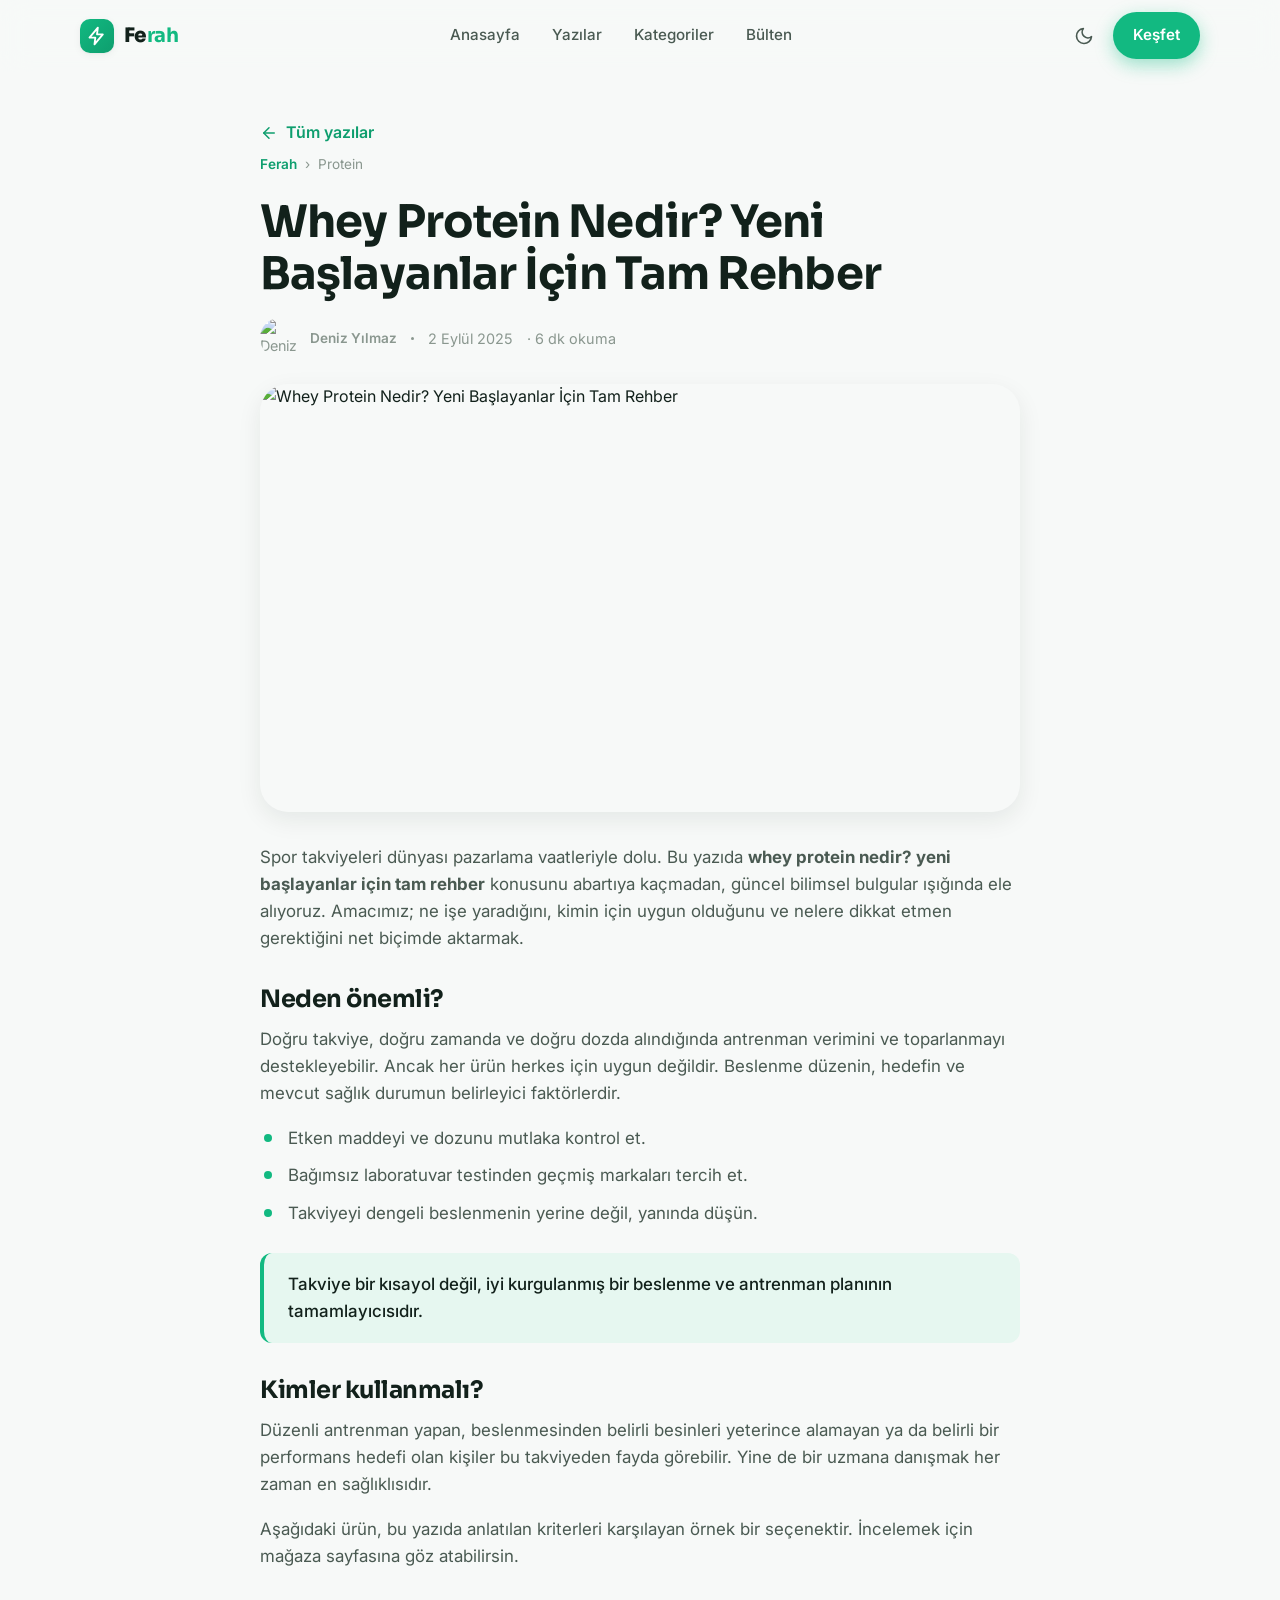
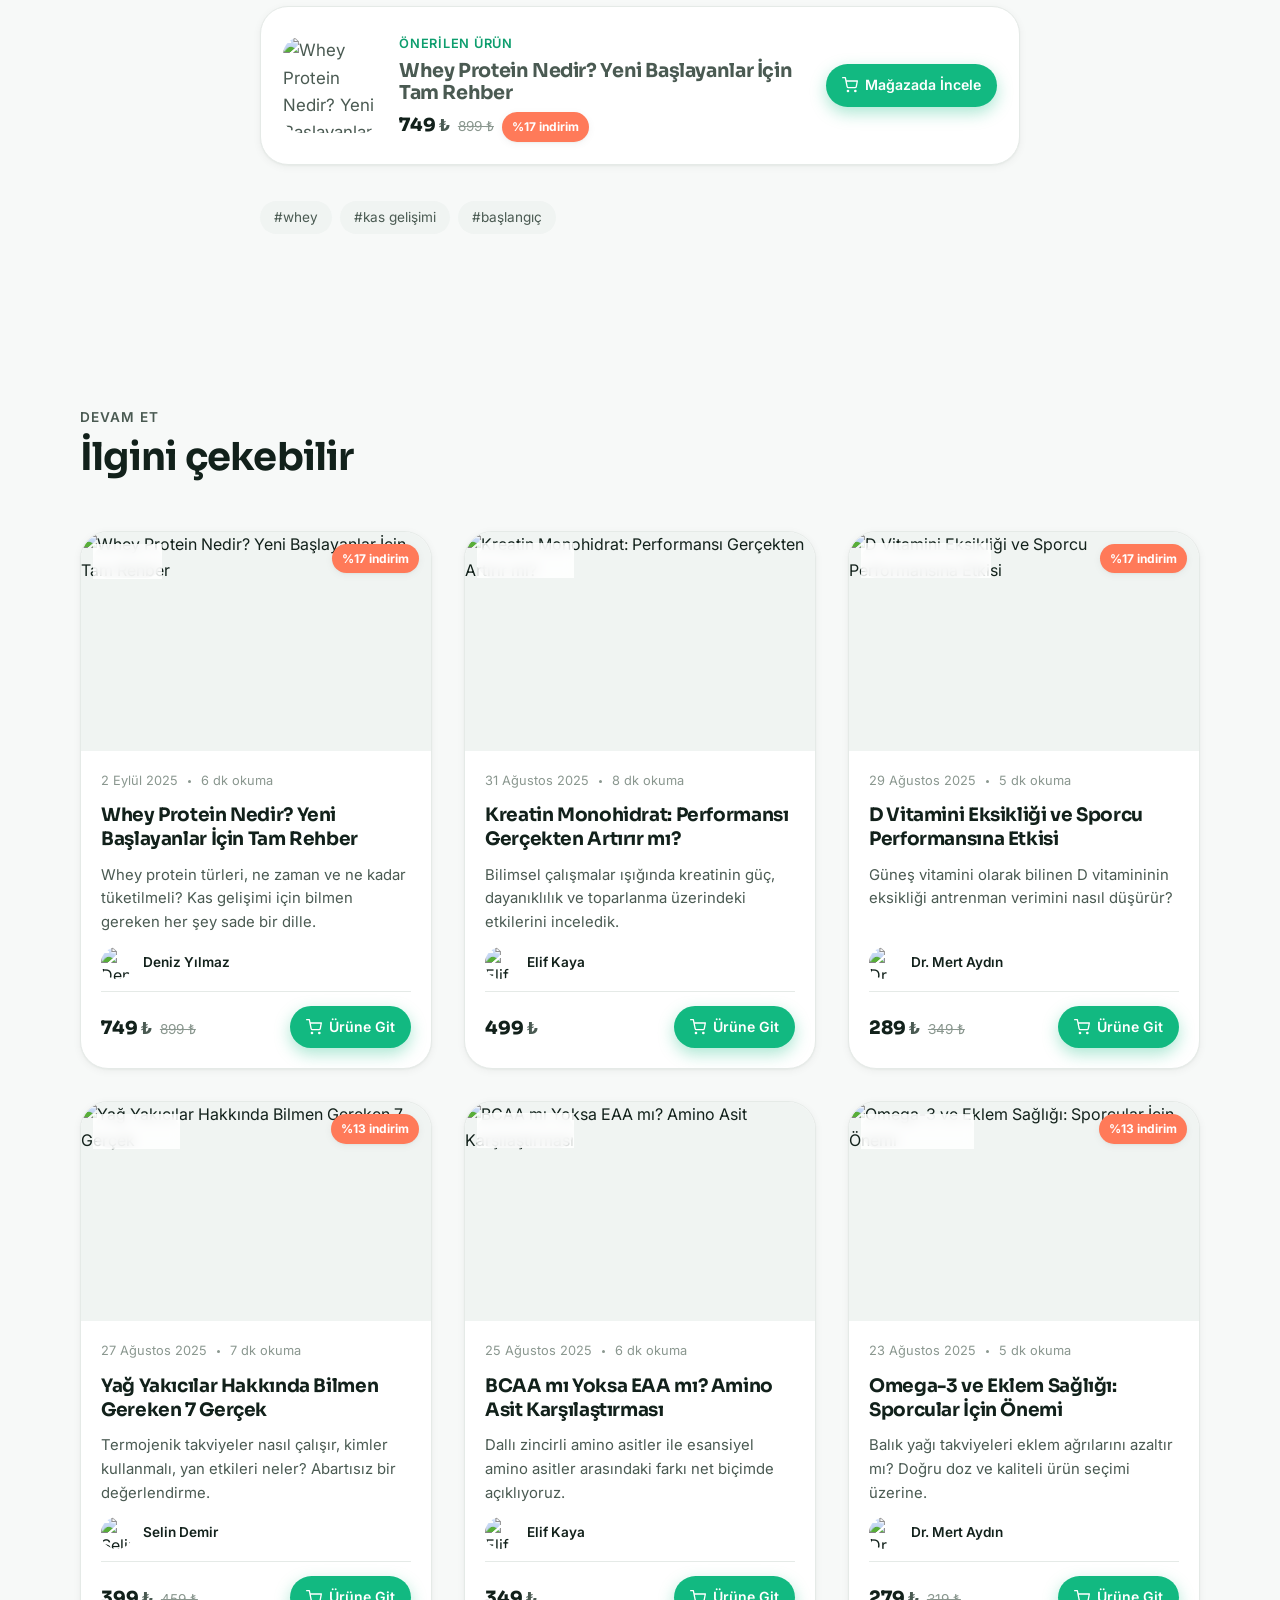
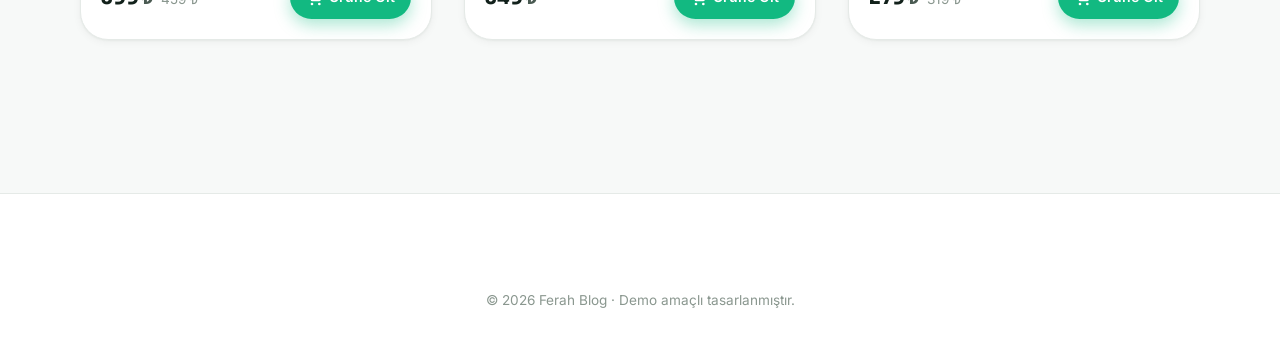
==== post.html @ c0f0bdad "Ferah spor takviyeleri blog demosu: modern, ferah, responsive UI Saf HTML/CSS/JS ile framework'süz s" ====
<!DOCTYPE html>
<html lang="tr" data-theme="light">
<head>
  <meta charset="UTF-8">
  <meta name="viewport" content="width=device-width, initial-scale=1.0">
  <title>Yazı — Ferah</title>
  <link rel="preconnect" href="https://fonts.googleapis.com">
  <link rel="preconnect" href="https://fonts.gstatic.com" crossorigin>
  <link href="https://fonts.googleapis.com/css2?family=Inter:wght@400;500;600;700&family=Sora:wght@600;700;800&display=swap" rel="stylesheet">
  <link rel="stylesheet" href="css/style.css">
  <link rel="icon" href="data:image/svg+xml,<svg xmlns='http://www.w3.org/2000/svg' viewBox='0 0 100 100'><text y='.9em' font-size='90'>🌿</text></svg>">
  <style>
    /* Sadece detay sayfasına özel yerleşim */
    .article { max-width: 760px; margin-inline: auto; padding: clamp(24px,4vw,48px) 0; }
    .breadcrumb { display: flex; gap: 8px; align-items: center; color: var(--text-mute); font-size: .85rem; margin-bottom: 22px; flex-wrap: wrap; }
    .breadcrumb a { color: var(--brand-strong); font-weight: 600; }
    .article h1 { font-size: clamp(1.8rem, 4.4vw, 2.8rem); margin: 10px 0 18px; }
    .article-meta { display: flex; align-items: center; gap: 14px; flex-wrap: wrap; color: var(--text-mute); font-size: .9rem; margin-bottom: 26px; }
    .article-meta .card-author img { width: 40px; height: 40px; }
    .article-hero { border-radius: var(--radius-lg); overflow: hidden; box-shadow: var(--shadow-md); margin-bottom: 32px; aspect-ratio: 16/9; }
    .article-hero img { width: 100%; height: 100%; object-fit: cover; }
    .prose { font-size: 1.06rem; color: var(--text-soft); }
    .prose h2 { font-size: 1.5rem; color: var(--text); margin: 34px 0 12px; }
    .prose p { margin-bottom: 18px; }
    .prose ul.dots { list-style: none; display: grid; gap: 10px; margin: 0 0 20px; }
    .prose ul.dots li { position: relative; padding-left: 28px; }
    .prose ul.dots li::before { content: ""; position: absolute; left: 4px; top: 9px; width: 8px; height: 8px; border-radius: 50%; background: var(--brand); }
    blockquote { margin: 26px 0; padding: 18px 24px; border-left: 4px solid var(--brand); background: var(--brand-soft); border-radius: 12px; color: var(--text); font-weight: 500; }
    /* Ürün / e-ticaret yönlendirme kutusu */
    .product-cta { display: flex; gap: 20px; align-items: center; flex-wrap: wrap; padding: 22px; margin: 36px 0; border: 1px solid var(--border); border-radius: var(--radius-lg); background: var(--surface); box-shadow: var(--shadow-sm); }
    .product-cta img { width: 96px; height: 96px; border-radius: var(--radius); object-fit: cover; }
    .product-cta .pc-info { flex: 1 1 220px; }
    .product-cta .pc-info .k { font-size: .8rem; color: var(--brand-strong); font-weight: 600; text-transform: uppercase; letter-spacing: .06em; }
    .product-cta .pc-info h4 { font-size: 1.2rem; margin: 4px 0 6px; }
    .tags { display: flex; gap: 8px; flex-wrap: wrap; margin: 28px 0; }
    .tags a { padding: 6px 14px; border-radius: var(--radius-pill); background: var(--surface-2); font-size: .85rem; color: var(--text-soft); }
    .related { margin-top: 20px; }
    .back-link { display: inline-flex; align-items: center; gap: 8px; color: var(--brand-strong); font-weight: 600; margin-bottom: 8px; }
    .back-link svg { width: 18px; height: 18px; }
  </style>
</head>
<body>

  <header class="site-header">
    <div class="container header-inner">
      <a href="index.html" class="logo">
        <span class="logo-mark" aria-hidden="true"><svg viewBox="0 0 24 24" fill="none" stroke="currentColor" stroke-width="2.2" stroke-linecap="round" stroke-linejoin="round"><path d="M13 2 3 14h7l-1 8 10-12h-7z"/></svg></span>
        <span>Fe<b>rah</b></span>
      </a>
      <nav class="nav" aria-label="Ana menü">
        <a href="index.html">Anasayfa</a>
        <a href="index.html#blog">Yazılar</a>
        <a href="index.html#kategoriler">Kategoriler</a>
        <a href="index.html#bulten">Bülten</a>
      </nav>
      <div class="header-actions">
        <button class="icon-btn" data-theme-toggle aria-label="Tema değiştir"></button>
        <a href="index.html#blog" class="btn btn-primary">Keşfet</a>
        <button class="icon-btn menu-toggle" id="menuToggle" aria-label="Menüyü aç" aria-expanded="false">
          <svg viewBox="0 0 24 24" fill="none" stroke="currentColor" stroke-width="2" stroke-linecap="round"><line x1="3" y1="7" x2="21" y2="7"/><line x1="3" y1="12" x2="21" y2="12"/><line x1="3" y1="17" x2="21" y2="17"/></svg>
        </button>
      </div>
    </div>
  </header>

  <div class="mobile-nav" id="mobileNav">
    <a href="index.html">Anasayfa</a>
    <a href="index.html#blog">Yazılar</a>
    <a href="index.html#kategoriler">Kategoriler</a>
    <a href="index.html#bulten">Bülten</a>
  </div>

  <main>
    <div class="container">
      <article class="article" id="article">
        <!-- JS ile doldurulur -->
      </article>
    </div>

    <!-- İlgili yazılar -->
    <section class="section related">
      <div class="container">
        <div class="section-head">
          <div class="st"><p class="section-tag">Devam et</p><h2>İlgini çekebilir</h2></div>
        </div>
        <div class="posts-grid" id="posts"></div>
      </div>
    </section>
  </main>

  <footer class="site-footer">
    <div class="container">
      <div class="footer-bottom" style="border:0;justify-content:center;">
        <span>© <span id="year">2025</span> Ferah Blog · Demo amaçlı tasarlanmıştır.</span>
      </div>
    </div>
  </footer>

  <button class="to-top" id="toTop" aria-label="Yukarı çık">
    <svg viewBox="0 0 24 24" fill="none" stroke="currentColor" stroke-width="2.2" stroke-linecap="round" stroke-linejoin="round"><line x1="12" y1="19" x2="12" y2="5"/><polyline points="5 12 12 5 19 12"/></svg>
  </button>

  <script src="js/data.js"></script>
  <script>
    // Detay sayfası içeriğini oluştur (mock gövde metni)
    (function () {
      var params = new URLSearchParams(location.search);
      var id = Number(params.get("id")) || 1;
      var P = window.FERAH_DATA.POSTS;
      var post = P.find(function (p) { return p.id === id; }) || P[0];

      document.title = post.title + " — Ferah";

      var body = [
        "<p>Spor takviyeleri dünyası pazarlama vaatleriyle dolu. Bu yazıda <strong>" + post.title.toLowerCase() + "</strong> konusunu abartıya kaçmadan, güncel bilimsel bulgular ışığında ele alıyoruz. Amacımız; ne işe yaradığını, kimin için uygun olduğunu ve nelere dikkat etmen gerektiğini net biçimde aktarmak.</p>",
        "<h2>Neden önemli?</h2>",
        "<p>Doğru takviye, doğru zamanda ve doğru dozda alındığında antrenman verimini ve toparlanmayı destekleyebilir. Ancak her ürün herkes için uygun değildir. Beslenme düzenin, hedefin ve mevcut sağlık durumun belirleyici faktörlerdir.</p>",
        "<ul class='dots'><li>Etken maddeyi ve dozunu mutlaka kontrol et.</li><li>Bağımsız laboratuvar testinden geçmiş markaları tercih et.</li><li>Takviyeyi dengeli beslenmenin yerine değil, yanında düşün.</li></ul>",
        "<blockquote>Takviye bir kısayol değil, iyi kurgulanmış bir beslenme ve antrenman planının tamamlayıcısıdır.</blockquote>",
        "<h2>Kimler kullanmalı?</h2>",
        "<p>Düzenli antrenman yapan, beslenmesinden belirli besinleri yeterince alamayan ya da belirli bir performans hedefi olan kişiler bu takviyeden fayda görebilir. Yine de bir uzmana danışmak her zaman en sağlıklısıdır.</p>",
        "<p>Aşağıdaki ürün, bu yazıda anlatılan kriterleri karşılayan örnek bir seçenektir. İncelemek için mağaza sayfasına göz atabilirsin.</p>"
      ].join("");

      var discount = post.oldPrice ? Math.round((1 - Number(post.price) / Number(post.oldPrice)) * 100) : 0;

      document.getElementById("article").innerHTML =
        '<a class="back-link" href="index.html#blog"><svg viewBox="0 0 24 24" fill="none" stroke="currentColor" stroke-width="2" stroke-linecap="round" stroke-linejoin="round"><line x1="19" y1="12" x2="5" y2="12"/><polyline points="12 19 5 12 12 5"/></svg> Tüm yazılar</a>' +
        '<div class="breadcrumb"><a href="index.html">Ferah</a> › <span>' + post.categoryLabel + "</span></div>" +
        "<h1>" + post.title + "</h1>" +
        '<div class="article-meta"><div class="card-author"><img src="' + post.authorAvatar + '" alt="' + post.author + '"><span class="an">' + post.author + "</span></div><span class=\"sep\" style=\"width:3px;height:3px;border-radius:50%;background:var(--text-mute)\"></span><span>" + post.date + "</span><span>· " + post.readTime + " dk okuma</span></div>" +
        '<div class="article-hero"><img src="' + post.image + '" alt="' + post.title + '"></div>' +
        '<div class="prose">' + body +
          '<div class="product-cta">' +
            '<img src="' + post.image + '" alt="' + post.title + '">' +
            '<div class="pc-info"><span class="k">Önerilen ürün</span><h4>' + post.title.split(":")[0] + '</h4>' +
              '<div class="price"><span class="now">' + post.price + '</span>' + (post.oldPrice ? '<span class="old">' + post.oldPrice + ' ₺</span>' : "") + (discount ? ' <span class="discount-badge" style="position:static">%' + discount + " indirim</span>" : "") + "</div></div>" +
            '<a class="shop-btn btn-lg" href="' + post.shopUrl + '" data-shop="' + post.title + '"><svg viewBox="0 0 24 24" fill="none" stroke="currentColor" stroke-width="2" stroke-linecap="round" stroke-linejoin="round"><circle cx="9" cy="21" r="1"/><circle cx="20" cy="21" r="1"/><path d="M1 1h4l2.7 13.4a2 2 0 0 0 2 1.6h9.7a2 2 0 0 0 2-1.6L23 6H6"/></svg> Mağazada İncele</a>' +
          "</div>" +
        "</div>" +
        '<div class="tags">' + post.tags.map(function (t) { return '<a href="index.html#blog">#' + t + "</a>"; }).join("") + "</div>";

      // İlgili yazılar (aynı kategori, kendisi hariç, ilk 3)
      var related = P.filter(function (p) { return p.category === post.category && p.id !== post.id; }).slice(0, 3);
      if (related.length < 3) related = related.concat(P.filter(function (p) { return p.id !== post.id && related.indexOf(p) === -1; })).slice(0, 3);

      document.getElementById("posts").innerHTML = related.map(function (p) {
        var d = p.oldPrice ? Math.round((1 - Number(p.price) / Number(p.oldPrice)) * 100) : 0;
        return '<article class="card reveal in"><a class="card-media" href="post.html?id=' + p.id + '"><img src="' + p.image + '" alt="' + p.title + '" loading="lazy"><span class="card-cat">' + p.categoryLabel + "</span>" + (d ? '<span class="discount-badge">%' + d + " indirim</span>" : "") + '</a><div class="card-body"><div class="card-meta"><span>' + p.date + '</span></div><h3><a href="post.html?id=' + p.id + '">' + p.title + '</a></h3><p class="excerpt">' + p.excerpt + '</p><div class="card-foot"><div class="price"><span class="now">' + p.price + "</span></div><a class=\"shop-btn\" href=\"" + p.shopUrl + "\" data-shop=\"" + p.title + '"><svg viewBox="0 0 24 24" fill="none" stroke="currentColor" stroke-width="2" stroke-linecap="round" stroke-linejoin="round"><circle cx="9" cy="21" r="1"/><circle cx="20" cy="21" r="1"/><path d="M1 1h4l2.7 13.4a2 2 0 0 0 2 1.6h9.7a2 2 0 0 0 2-1.6L23 6H6"/></svg> Ürüne Git</a></div></div></article>';
      }).join("");
    })();
  </script>
  <script src="js/main.js"></script>
</body>
</html>
---- css/style.css ----
/* ============================================================
   Ferah — Spor Takviyeleri Blogu
   Tasarım sistemi: modern, ferah (airy), responsive.
   ============================================================ */

/* ---------- 1. Tasarım Token'ları ---------- */
:root {
  /* Renk paleti — enerjik mint/yeşil aksan + nötr ferah zemin */
  --bg: #f7f9f8;
  --surface: #ffffff;
  --surface-2: #f0f4f2;
  --border: #e5eae7;
  --text: #12211b;
  --text-soft: #4a5a52;
  --text-mute: #8a978f;

  --brand: #12b981;         /* ana yeşil */
  --brand-strong: #0e9e6e;
  --brand-soft: #e6f7f0;
  --accent: #ff7a59;        /* sıcak vurgu (CTA / indirim) */
  --accent-soft: #ffece6;

  --shadow-sm: 0 1px 2px rgba(18, 33, 27, .04), 0 2px 8px rgba(18, 33, 27, .05);
  --shadow-md: 0 8px 24px rgba(18, 33, 27, .08);
  --shadow-lg: 0 24px 60px rgba(18, 33, 27, .12);

  --radius-sm: 12px;
  --radius: 18px;
  --radius-lg: 28px;
  --radius-pill: 999px;

  --font-head: "Sora", system-ui, sans-serif;
  --font-body: "Inter", system-ui, -apple-system, sans-serif;

  --container: 1200px;
  --gap: clamp(16px, 3vw, 32px);
  --header-h: 72px;

  --ease: cubic-bezier(.22, 1, .36, 1);
}

:root[data-theme="dark"] {
  --bg: #0e1512;
  --surface: #16201b;
  --surface-2: #1d2a23;
  --border: #26342c;
  --text: #eaf2ee;
  --text-soft: #b3c2ba;
  --text-mute: #7f8f86;

  --brand: #2dd4a0;
  --brand-strong: #21b98a;
  --brand-soft: #14312a;
  --accent: #ff8b6d;
  --accent-soft: #331f1a;

  --shadow-sm: 0 1px 2px rgba(0, 0, 0, .3);
  --shadow-md: 0 10px 30px rgba(0, 0, 0, .4);
  --shadow-lg: 0 30px 70px rgba(0, 0, 0, .55);
}

/* ---------- 2. Reset & Temel ---------- */
*, *::before, *::after { box-sizing: border-box; }
* { margin: 0; }

html { scroll-behavior: smooth; }

body {
  font-family: var(--font-body);
  background: var(--bg);
  color: var(--text);
  line-height: 1.6;
  -webkit-font-smoothing: antialiased;
  text-rendering: optimizeLegibility;
  transition: background .4s var(--ease), color .4s var(--ease);
  overflow-x: hidden;
}

h1, h2, h3, h4 { font-family: var(--font-head); line-height: 1.15; font-weight: 700; letter-spacing: -.02em; }
img { max-width: 100%; display: block; }
a { color: inherit; text-decoration: none; }
button { font-family: inherit; cursor: pointer; border: none; background: none; color: inherit; }
ul { list-style: none; padding: 0; }

.container {
  width: 100%;
  max-width: var(--container);
  margin-inline: auto;
  padding-inline: clamp(16px, 4vw, 40px);
}

/* Erişilebilirlik: klavye odağı */
:focus-visible { outline: 3px solid var(--brand); outline-offset: 2px; border-radius: 6px; }

.sr-only {
  position: absolute; width: 1px; height: 1px; padding: 0; margin: -1px;
  overflow: hidden; clip: rect(0 0 0 0); white-space: nowrap; border: 0;
}

/* ---------- 3. Header ---------- */
.site-header {
  position: fixed; inset: 0 0 auto 0; z-index: 100;
  height: var(--header-h);
  display: flex; align-items: center;
  background: color-mix(in srgb, var(--bg) 70%, transparent);
  backdrop-filter: blur(14px);
  -webkit-backdrop-filter: blur(14px);
  border-bottom: 1px solid transparent;
  transition: background .3s var(--ease), border-color .3s var(--ease), box-shadow .3s var(--ease);
}
.site-header.scrolled {
  background: color-mix(in srgb, var(--surface) 88%, transparent);
  border-bottom-color: var(--border);
  box-shadow: var(--shadow-sm);
}
.header-inner { display: flex; align-items: center; justify-content: space-between; gap: 24px; width: 100%; }

.logo { display: flex; align-items: center; gap: 10px; font-family: var(--font-head); font-weight: 800; font-size: 1.25rem; letter-spacing: -.03em; }
.logo-mark {
  width: 34px; height: 34px; border-radius: 10px; display: grid; place-items: center;
  background: linear-gradient(135deg, var(--brand), var(--brand-strong));
  color: #fff; box-shadow: var(--shadow-sm);
}
.logo-mark svg { width: 20px; height: 20px; }
.logo span b { color: var(--brand); }

.nav { display: flex; align-items: center; gap: 4px; }
.nav a {
  padding: 9px 14px; border-radius: var(--radius-pill); font-weight: 500; font-size: .95rem;
  color: var(--text-soft); transition: color .2s, background .2s;
}
.nav a:hover, .nav a.active { color: var(--text); background: var(--surface-2); }

.header-actions { display: flex; align-items: center; gap: 8px; }

.icon-btn {
  width: 42px; height: 42px; border-radius: 12px; display: grid; place-items: center;
  color: var(--text-soft); background: transparent; transition: background .2s, color .2s, transform .2s;
}
.icon-btn:hover { background: var(--surface-2); color: var(--text); }
.icon-btn:active { transform: scale(.92); }
.icon-btn svg { width: 20px; height: 20px; }

.btn {
  display: inline-flex; align-items: center; justify-content: center; gap: 8px;
  padding: 11px 20px; border-radius: var(--radius-pill); font-weight: 600; font-size: .95rem;
  transition: transform .2s var(--ease), box-shadow .2s, background .2s, filter .2s;
  white-space: nowrap;
}
.btn svg { width: 18px; height: 18px; }
.btn-primary { background: var(--brand); color: #fff; box-shadow: 0 6px 18px color-mix(in srgb, var(--brand) 40%, transparent); }
.btn-primary:hover { filter: brightness(1.05); transform: translateY(-2px); box-shadow: 0 10px 26px color-mix(in srgb, var(--brand) 50%, transparent); }
.btn-primary:active { transform: translateY(0); }
.btn-accent { background: var(--accent); color: #fff; box-shadow: 0 6px 18px color-mix(in srgb, var(--accent) 40%, transparent); }
.btn-accent:hover { filter: brightness(1.05); transform: translateY(-2px); }
.btn-ghost { background: var(--surface-2); color: var(--text); }
.btn-ghost:hover { background: var(--border); }
.btn-lg { padding: 15px 28px; font-size: 1.02rem; }

.menu-toggle { display: none; }

/* ---------- 4. Hero ---------- */
main { padding-top: var(--header-h); }

.hero { position: relative; padding: clamp(48px, 8vw, 96px) 0 clamp(32px, 5vw, 56px); overflow: hidden; }
.hero::before {
  content: ""; position: absolute; z-index: -1; top: -20%; right: -10%;
  width: 60vw; height: 60vw; max-width: 720px; max-height: 720px;
  background: radial-gradient(circle at center, color-mix(in srgb, var(--brand) 22%, transparent), transparent 62%);
  filter: blur(10px);
}
.hero::after {
  content: ""; position: absolute; z-index: -1; bottom: -30%; left: -15%;
  width: 50vw; height: 50vw; max-width: 560px; max-height: 560px;
  background: radial-gradient(circle at center, color-mix(in srgb, var(--accent) 16%, transparent), transparent 60%);
  filter: blur(10px);
}
.hero-grid { display: grid; grid-template-columns: 1.05fr .95fr; gap: clamp(28px, 5vw, 56px); align-items: center; }

.eyebrow {
  display: inline-flex; align-items: center; gap: 8px; padding: 7px 14px; border-radius: var(--radius-pill);
  background: var(--brand-soft); color: var(--brand-strong); font-weight: 600; font-size: .82rem;
  margin-bottom: 22px;
}
.eyebrow .dot { width: 7px; height: 7px; border-radius: 50%; background: var(--brand); box-shadow: 0 0 0 4px color-mix(in srgb, var(--brand) 25%, transparent); }

.hero h1 { font-size: clamp(2.1rem, 5.2vw, 3.6rem); margin-bottom: 18px; }
.hero h1 .hl { position: relative; color: var(--brand); white-space: nowrap; }
.hero h1 .hl::after {
  content: ""; position: absolute; left: 0; right: 0; bottom: 4px; height: 10px; z-index: -1;
  background: color-mix(in srgb, var(--brand) 30%, transparent); border-radius: 4px;
}
.hero p.lead { font-size: clamp(1.02rem, 2vw, 1.18rem); color: var(--text-soft); max-width: 46ch; margin-bottom: 28px; }
.hero-cta { display: flex; flex-wrap: wrap; gap: 12px; margin-bottom: 34px; }

.stats { display: grid; grid-template-columns: repeat(4, auto); gap: clamp(18px, 3vw, 40px); }
.stat .value { font-family: var(--font-head); font-weight: 800; font-size: clamp(1.4rem, 3vw, 1.9rem); color: var(--text); }
.stat .label { font-size: .82rem; color: var(--text-mute); }

/* Hero görsel kartı */
.hero-visual { position: relative; }
.hero-card {
  position: relative; border-radius: var(--radius-lg); overflow: hidden;
  box-shadow: var(--shadow-lg); aspect-ratio: 4 / 5; background: var(--surface-2);
}
.hero-card img { width: 100%; height: 100%; object-fit: cover; }
.hero-badge {
  position: absolute; background: var(--surface); border: 1px solid var(--border);
  border-radius: var(--radius); padding: 12px 16px; box-shadow: var(--shadow-md);
  display: flex; align-items: center; gap: 12px; backdrop-filter: blur(8px);
}
.hero-badge.b1 { top: 22px; left: -18px; animation: floaty 5s var(--ease) infinite; }
.hero-badge.b2 { bottom: 26px; right: -14px; animation: floaty 5s var(--ease) infinite .8s; }
.hero-badge .bi { width: 40px; height: 40px; border-radius: 12px; display: grid; place-items: center; background: var(--brand-soft); color: var(--brand-strong); }
.hero-badge .bi svg { width: 22px; height: 22px; }
.hero-badge .bt { font-size: .8rem; color: var(--text-mute); }
.hero-badge .bv { font-family: var(--font-head); font-weight: 700; font-size: .98rem; }
@keyframes floaty { 0%,100% { transform: translateY(0); } 50% { transform: translateY(-10px); } }

/* ---------- 5. Bölüm başlıkları ---------- */
.section { padding: clamp(40px, 6vw, 80px) 0; }
.section-head { display: flex; align-items: flex-end; justify-content: space-between; gap: 20px; margin-bottom: clamp(24px, 4vw, 44px); flex-wrap: wrap; }
.section-head .st { max-width: 620px; }
.section-head h2 { font-size: clamp(1.6rem, 3.6vw, 2.4rem); margin-bottom: 8px; }
.section-head p { color: var(--text-soft); }
.section-tag { color: var(--brand-strong); font-weight: 600; font-size: .85rem; text-transform: uppercase; letter-spacing: .08em; margin-bottom: 6px; }

/* ---------- 6. Araç çubuğu: arama + kategori ---------- */
.toolbar { display: flex; gap: 14px; flex-wrap: wrap; align-items: center; justify-content: space-between; margin-bottom: 28px; }
.search {
  position: relative; flex: 1 1 260px; max-width: 360px;
}
.search svg { position: absolute; left: 14px; top: 50%; transform: translateY(-50%); width: 18px; height: 18px; color: var(--text-mute); pointer-events: none; }
.search input {
  width: 100%; padding: 12px 16px 12px 42px; border-radius: var(--radius-pill);
  border: 1px solid var(--border); background: var(--surface); color: var(--text);
  font-size: .95rem; transition: border-color .2s, box-shadow .2s;
}
.search input::placeholder { color: var(--text-mute); }
.search input:focus { outline: none; border-color: var(--brand); box-shadow: 0 0 0 4px color-mix(in srgb, var(--brand) 18%, transparent); }

.chips { display: flex; gap: 8px; flex-wrap: wrap; }
.chip {
  padding: 9px 16px; border-radius: var(--radius-pill); font-size: .9rem; font-weight: 500;
  background: var(--surface); border: 1px solid var(--border); color: var(--text-soft);
  transition: all .2s var(--ease);
}
.chip:hover { border-color: var(--brand); color: var(--text); }
.chip.active { background: var(--brand); border-color: var(--brand); color: #fff; box-shadow: 0 6px 16px color-mix(in srgb, var(--brand) 35%, transparent); }

/* ---------- 7. Blog kart grid ---------- */
.posts-grid { display: grid; grid-template-columns: repeat(auto-fill, minmax(300px, 1fr)); gap: var(--gap); }

.card {
  background: var(--surface); border: 1px solid var(--border); border-radius: var(--radius-lg);
  overflow: hidden; display: flex; flex-direction: column;
  box-shadow: var(--shadow-sm); transition: transform .35s var(--ease), box-shadow .35s var(--ease), border-color .35s;
}
.card:hover { transform: translateY(-6px); box-shadow: var(--shadow-md); border-color: color-mix(in srgb, var(--brand) 35%, var(--border)); }

.card-media { position: relative; aspect-ratio: 16 / 10; overflow: hidden; background: var(--surface-2); }
.card-media img { width: 100%; height: 100%; object-fit: cover; transition: transform .6s var(--ease); }
.card:hover .card-media img { transform: scale(1.06); }
.card-cat {
  position: absolute; top: 12px; left: 12px; padding: 6px 12px; border-radius: var(--radius-pill);
  background: color-mix(in srgb, var(--surface) 85%, transparent); backdrop-filter: blur(6px);
  font-size: .78rem; font-weight: 600; color: var(--brand-strong); border: 1px solid var(--border);
}
.discount-badge {
  position: absolute; top: 12px; right: 12px; padding: 5px 10px; border-radius: var(--radius-pill);
  background: var(--accent); color: #fff; font-size: .75rem; font-weight: 700; box-shadow: var(--shadow-sm);
}

.card-body { padding: 20px; display: flex; flex-direction: column; gap: 12px; flex: 1; }
.card-meta { display: flex; align-items: center; gap: 10px; font-size: .8rem; color: var(--text-mute); }
.card-meta .sep { width: 3px; height: 3px; border-radius: 50%; background: var(--text-mute); }
.card h3 { font-size: 1.16rem; line-height: 1.3; }
.card:hover h3 { color: var(--brand-strong); }
.card .excerpt { color: var(--text-soft); font-size: .93rem; flex: 1; }

.card-author { display: flex; align-items: center; gap: 10px; }
.card-author img { width: 32px; height: 32px; border-radius: 50%; object-fit: cover; }
.card-author .an { font-size: .85rem; font-weight: 600; }

.card-foot {
  display: flex; align-items: center; justify-content: space-between; gap: 12px;
  padding-top: 14px; border-top: 1px solid var(--border);
}
.price { display: flex; align-items: baseline; gap: 8px; }
.price .now { font-family: var(--font-head); font-weight: 800; font-size: 1.15rem; color: var(--text); }
.price .now::after { content: " ₺"; font-size: .85em; color: var(--text-soft); }
.price .old { font-size: .85rem; color: var(--text-mute); text-decoration: line-through; }

/* E-ticaret yönlendirme butonu — ilanın çekirdek özelliği */
.shop-btn {
  display: inline-flex; align-items: center; gap: 7px; padding: 10px 16px; border-radius: var(--radius-pill);
  background: var(--brand); color: #fff; font-weight: 600; font-size: .88rem;
  box-shadow: 0 6px 16px color-mix(in srgb, var(--brand) 35%, transparent);
  transition: transform .2s var(--ease), filter .2s;
}
.shop-btn svg { width: 16px; height: 16px; }
.shop-btn:hover { filter: brightness(1.06); transform: translateY(-2px); }
.shop-btn:active { transform: translateY(0); }

.empty {
  grid-column: 1 / -1; text-align: center; padding: 60px 20px; color: var(--text-mute);
}
.empty svg { width: 48px; height: 48px; margin-bottom: 14px; opacity: .5; }

.load-more-wrap { display: flex; justify-content: center; margin-top: 40px; }

/* ---------- 8. Öne çıkan yazı (featured) ---------- */
.featured {
  display: grid; grid-template-columns: 1.1fr 1fr; gap: 0; border-radius: var(--radius-lg); overflow: hidden;
  background: var(--surface); border: 1px solid var(--border); box-shadow: var(--shadow-md);
}
.featured-media { position: relative; min-height: 340px; }
.featured-media img { position: absolute; inset: 0; width: 100%; height: 100%; object-fit: cover; }
.featured-body { padding: clamp(24px, 4vw, 48px); display: flex; flex-direction: column; justify-content: center; gap: 16px; }
.featured-body .pill { align-self: flex-start; padding: 6px 14px; border-radius: var(--radius-pill); background: var(--accent-soft); color: var(--accent); font-weight: 700; font-size: .8rem; }
.featured-body h3 { font-size: clamp(1.5rem, 3vw, 2.1rem); }
.featured-body p { color: var(--text-soft); }
.featured-foot { display: flex; align-items: center; gap: 16px; flex-wrap: wrap; margin-top: 6px; }

/* ---------- 9. Bülten (newsletter) ---------- */
.newsletter { position: relative; overflow: hidden; }
.newsletter-inner {
  background: linear-gradient(135deg, var(--brand-strong), var(--brand));
  border-radius: var(--radius-lg); padding: clamp(32px, 6vw, 64px); color: #fff;
  text-align: center; position: relative; overflow: hidden; box-shadow: var(--shadow-lg);
}
.newsletter-inner::before {
  content: ""; position: absolute; inset: 0; z-index: 0; opacity: .18;
  background:
    radial-gradient(circle at 15% 20%, #fff 0 2px, transparent 3px),
    radial-gradient(circle at 80% 70%, #fff 0 2px, transparent 3px),
    radial-gradient(circle at 50% 90%, #fff 0 1px, transparent 2px);
  background-size: 180px 180px, 220px 220px, 140px 140px;
}
.newsletter-inner > * { position: relative; z-index: 1; }
.newsletter-inner h2 { font-size: clamp(1.6rem, 4vw, 2.4rem); margin-bottom: 12px; }
.newsletter-inner p { opacity: .92; max-width: 48ch; margin: 0 auto 28px; }
.nl-form { display: flex; gap: 10px; max-width: 460px; margin: 0 auto; flex-wrap: wrap; }
.nl-form input {
  flex: 1 1 220px; padding: 15px 20px; border-radius: var(--radius-pill); border: none;
  font-size: 1rem; background: rgba(255, 255, 255, .16); color: #fff; backdrop-filter: blur(4px);
}
.nl-form input::placeholder { color: rgba(255, 255, 255, .75); }
.nl-form input:focus { outline: none; background: rgba(255, 255, 255, .26); box-shadow: 0 0 0 3px rgba(255,255,255,.4); }
.nl-form button { background: #fff; color: var(--brand-strong); }
.nl-form button:hover { transform: translateY(-2px); box-shadow: 0 10px 24px rgba(0,0,0,.2); }
.nl-note { font-size: .82rem; opacity: .8; margin-top: 16px; }
.nl-success { font-weight: 600; }

/* ---------- 10. Footer ---------- */
.site-footer { background: var(--surface); border-top: 1px solid var(--border); padding: clamp(40px, 6vw, 72px) 0 28px; margin-top: clamp(40px, 6vw, 80px); }
.footer-grid { display: grid; grid-template-columns: 1.4fr 1fr 1fr 1fr; gap: 40px; margin-bottom: 40px; }
.footer-brand p { color: var(--text-soft); margin: 14px 0 20px; max-width: 34ch; }
.socials { display: flex; gap: 10px; }
.socials a { width: 40px; height: 40px; border-radius: 12px; display: grid; place-items: center; background: var(--surface-2); color: var(--text-soft); transition: background .2s, color .2s, transform .2s; }
.socials a:hover { background: var(--brand); color: #fff; transform: translateY(-3px); }
.socials svg { width: 18px; height: 18px; }
.footer-col h4 { font-size: .95rem; margin-bottom: 16px; }
.footer-col ul { display: flex; flex-direction: column; gap: 10px; }
.footer-col a { color: var(--text-soft); font-size: .92rem; transition: color .2s; }
.footer-col a:hover { color: var(--brand); }
.footer-bottom { display: flex; align-items: center; justify-content: space-between; gap: 16px; flex-wrap: wrap; padding-top: 24px; border-top: 1px solid var(--border); color: var(--text-mute); font-size: .85rem; }

/* ---------- 11. Back to top ---------- */
.to-top {
  position: fixed; right: 24px; bottom: 24px; z-index: 90; width: 48px; height: 48px; border-radius: 14px;
  background: var(--brand); color: #fff; display: grid; place-items: center; box-shadow: var(--shadow-md);
  opacity: 0; transform: translateY(20px) scale(.8); pointer-events: none;
  transition: opacity .3s var(--ease), transform .3s var(--ease);
}
.to-top.show { opacity: 1; transform: translateY(0) scale(1); pointer-events: auto; }
.to-top:hover { filter: brightness(1.08); transform: translateY(-3px); }
.to-top svg { width: 22px; height: 22px; }

/* ---------- 12. Scroll animasyon ---------- */
.reveal { opacity: 0; transform: translateY(28px); transition: opacity .7s var(--ease), transform .7s var(--ease); }
.reveal.in { opacity: 1; transform: none; }

/* ---------- 13. Mobil menü ---------- */
.mobile-nav {
  position: fixed; inset: var(--header-h) 0 0 0; z-index: 99; background: var(--bg);
  padding: 24px; display: flex; flex-direction: column; gap: 8px;
  transform: translateX(100%); transition: transform .35s var(--ease); overflow-y: auto;
}
.mobile-nav.open { transform: none; }
.mobile-nav a { padding: 16px 18px; border-radius: var(--radius); font-size: 1.1rem; font-weight: 600; background: var(--surface); border: 1px solid var(--border); }
.mobile-nav a:hover { border-color: var(--brand); color: var(--brand); }
.mobile-nav .btn { margin-top: 12px; }

/* ---------- 14. Responsive ---------- */
@media (max-width: 960px) {
  .hero-grid { grid-template-columns: 1fr; }
  .hero-visual { order: -1; max-width: 440px; margin-inline: auto; }
  .featured { grid-template-columns: 1fr; }
  .featured-media { min-height: 240px; }
  .footer-grid { grid-template-columns: 1fr 1fr; gap: 32px; }
  .footer-brand { grid-column: 1 / -1; }
}

@media (max-width: 720px) {
  .nav, .header-actions .btn { display: none; }
  .menu-toggle { display: grid; }
  .stats { grid-template-columns: repeat(2, 1fr); gap: 20px; }
  .section-head { align-items: flex-start; }
  .card-foot { flex-direction: column; align-items: stretch; }
  .shop-btn { justify-content: center; }
}

@media (max-width: 480px) {
  .footer-grid { grid-template-columns: 1fr; }
  .hero-badge { display: none; }
  .toolbar { flex-direction: column; align-items: stretch; }
  .search { max-width: none; }
}

@media (prefers-reduced-motion: reduce) {
  *, *::before, *::after { animation: none !important; transition: none !important; scroll-behavior: auto !important; }
  .reveal { opacity: 1; transform: none; }
}
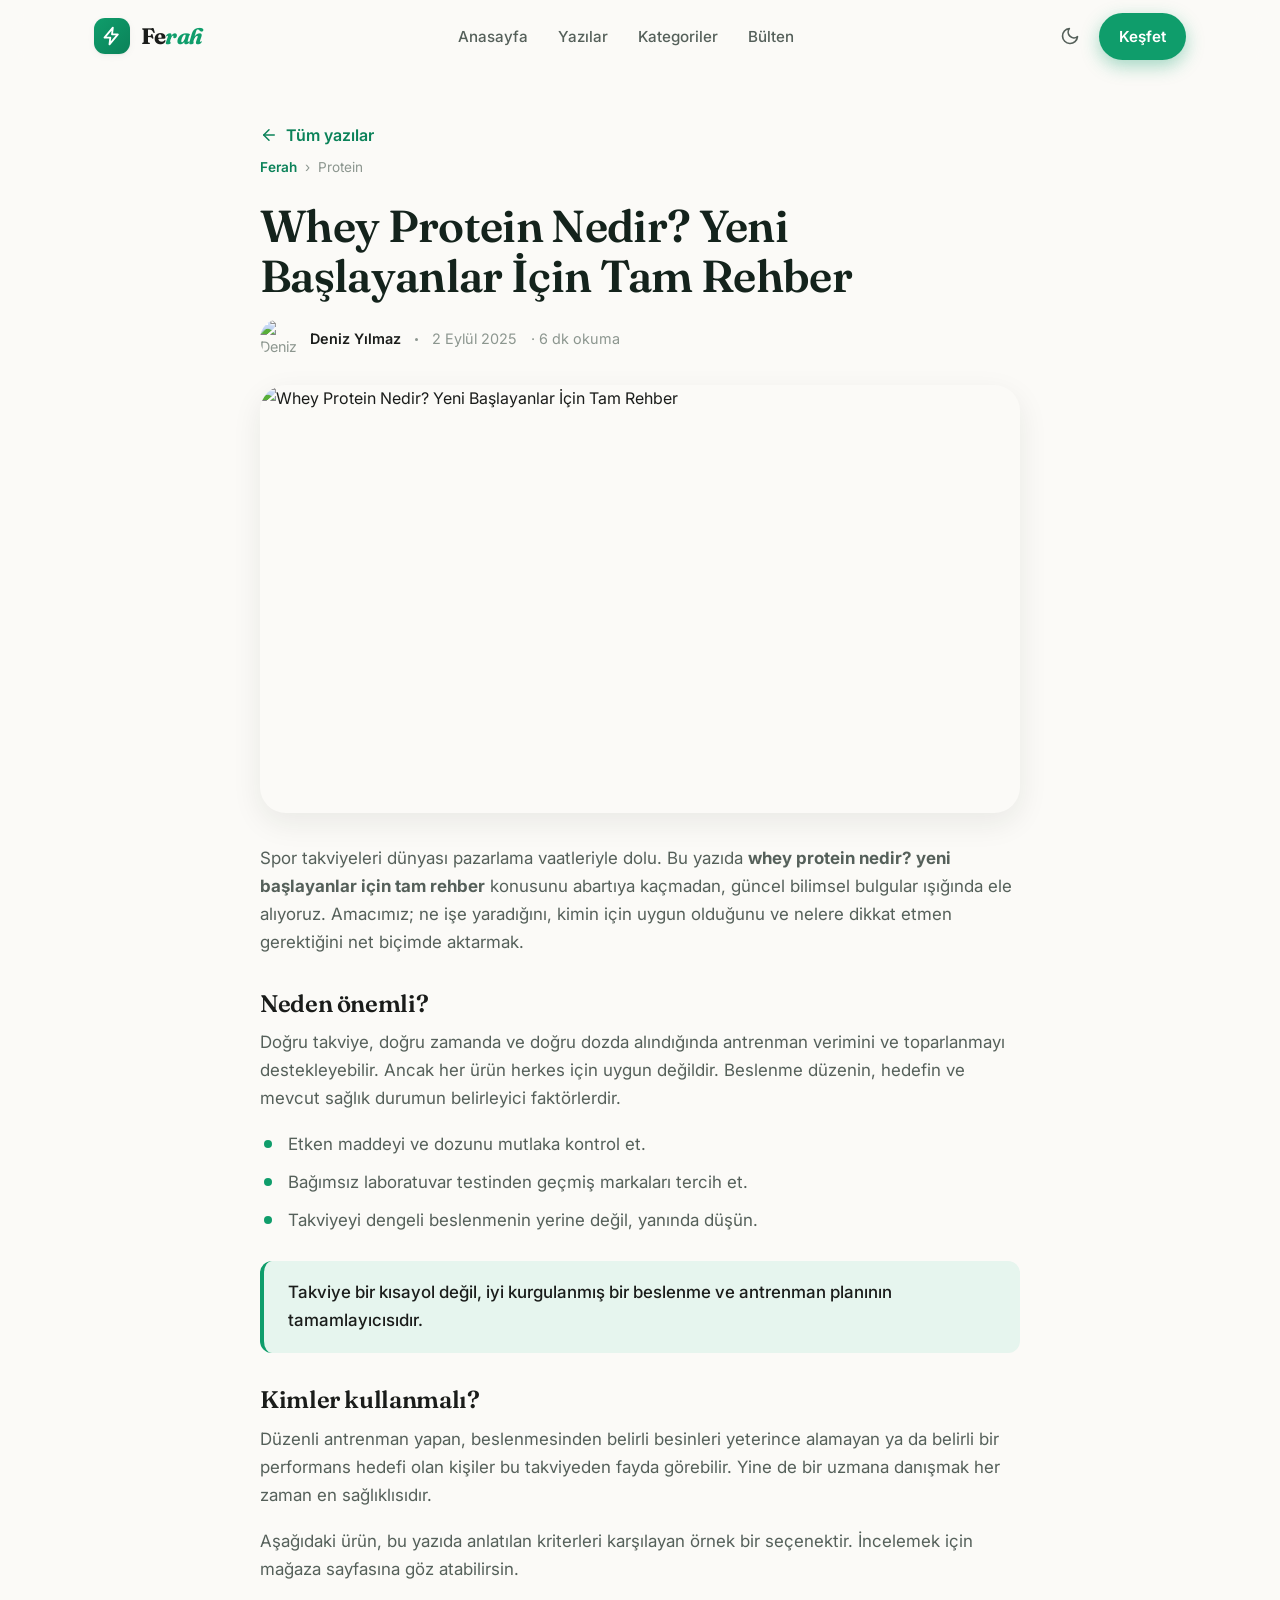
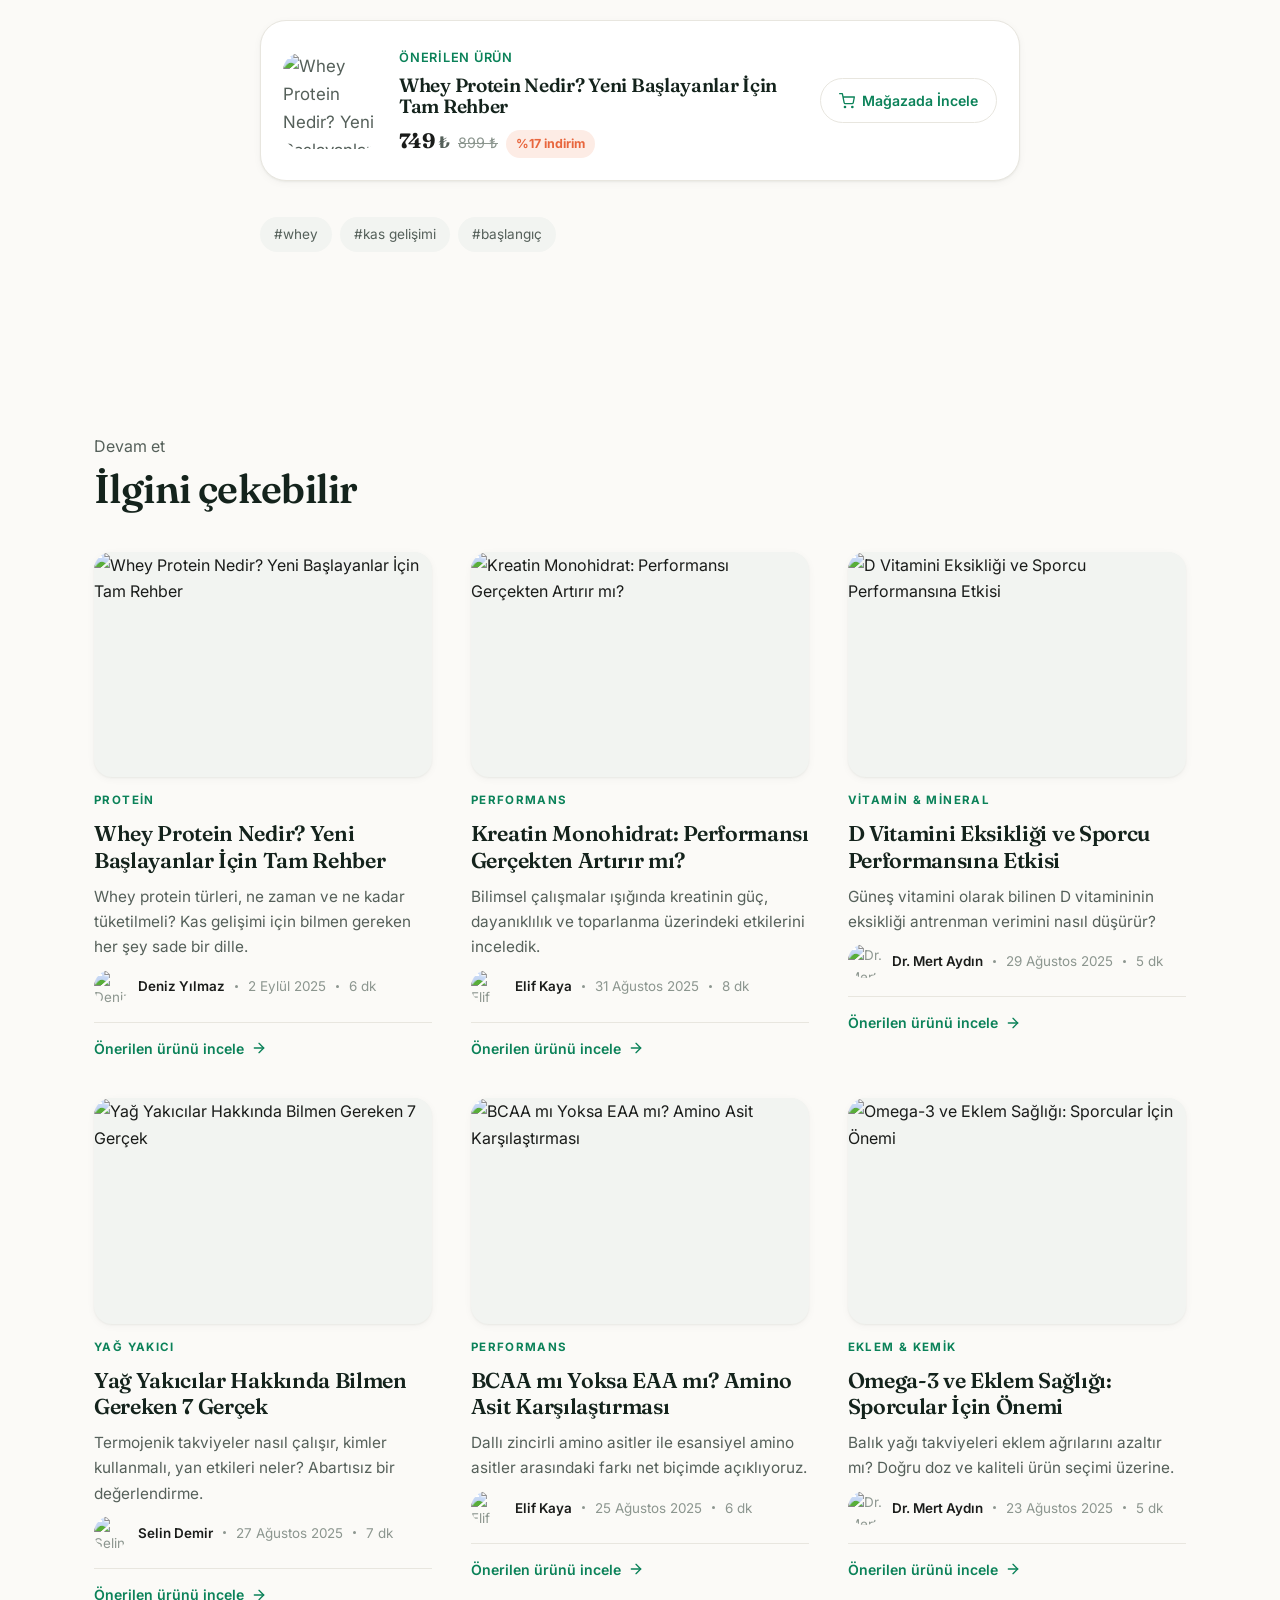
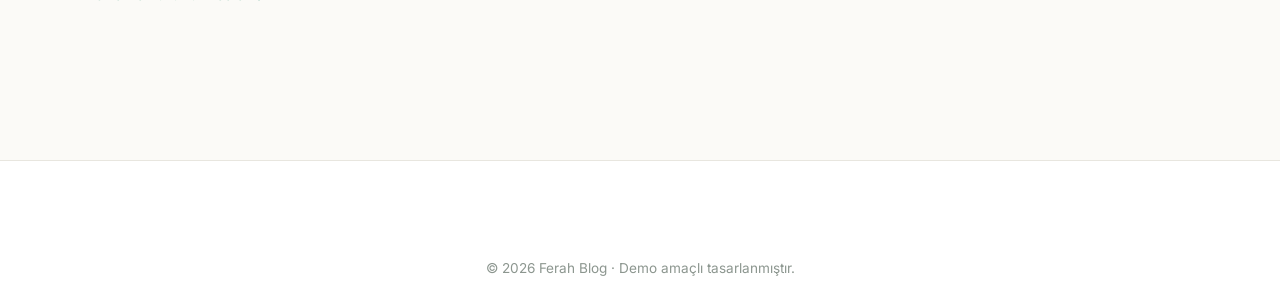
==== commit 2e84266a: "Editoryal (dergi tipi) blog tasarimina gecis Demo, urun grid'i yerine gercek bir blog gibi gorunecek" ====
--- a/post.html
+++ b/post.html
@@ -6,7 +6,7 @@
   <title>Yazı — Ferah</title>
   <link rel="preconnect" href="https://fonts.googleapis.com">
   <link rel="preconnect" href="https://fonts.gstatic.com" crossorigin>
-  <link href="https://fonts.googleapis.com/css2?family=Inter:wght@400;500;600;700&family=Sora:wght@600;700;800&display=swap" rel="stylesheet">
+  <link href="https://fonts.googleapis.com/css2?family=Fraunces:ital,opsz,wght@0,9..144,400..700;1,9..144,400..600&family=Inter:wght@400;500;600;700&display=swap" rel="stylesheet">
   <link rel="stylesheet" href="css/style.css">
   <link rel="icon" href="data:image/svg+xml,<svg xmlns='http://www.w3.org/2000/svg' viewBox='0 0 100 100'><text y='.9em' font-size='90'>🌿</text></svg>">
   <style>
@@ -37,6 +37,16 @@
     .related { margin-top: 20px; }
     .back-link { display: inline-flex; align-items: center; gap: 8px; color: var(--brand-strong); font-weight: 600; margin-bottom: 8px; }
     .back-link svg { width: 18px; height: 18px; }
+    /* Yazar & fiyat (ürün kutusuna özel) */
+    .article-meta .card-author { display: flex; align-items: center; gap: 10px; }
+    .article-meta .card-author img { width: 40px; height: 40px; border-radius: 50%; object-fit: cover; }
+    .article-meta .card-author .an { color: var(--text); font-weight: 600; }
+    .price { display: flex; align-items: baseline; gap: 8px; flex-wrap: wrap; }
+    .price .now { font-family: var(--font-head); font-weight: 700; font-size: 1.3rem; color: var(--text); }
+    .price .now::after { content: " ₺"; font-size: .8em; color: var(--text-soft); }
+    .price .old { font-size: .9rem; color: var(--text-mute); text-decoration: line-through; }
+    .discount-badge { padding: 4px 10px; border-radius: var(--radius-pill); background: var(--accent-soft); color: var(--accent); font-size: .78rem; font-weight: 700; }
+    .product-cta .shop-link { flex: 0 0 auto; }
   </style>
 </head>
 <body>
@@ -135,7 +145,7 @@
             '<img src="' + post.image + '" alt="' + post.title + '">' +
             '<div class="pc-info"><span class="k">Önerilen ürün</span><h4>' + post.title.split(":")[0] + '</h4>' +
               '<div class="price"><span class="now">' + post.price + '</span>' + (post.oldPrice ? '<span class="old">' + post.oldPrice + ' ₺</span>' : "") + (discount ? ' <span class="discount-badge" style="position:static">%' + discount + " indirim</span>" : "") + "</div></div>" +
-            '<a class="shop-btn btn-lg" href="' + post.shopUrl + '" data-shop="' + post.title + '"><svg viewBox="0 0 24 24" fill="none" stroke="currentColor" stroke-width="2" stroke-linecap="round" stroke-linejoin="round"><circle cx="9" cy="21" r="1"/><circle cx="20" cy="21" r="1"/><path d="M1 1h4l2.7 13.4a2 2 0 0 0 2 1.6h9.7a2 2 0 0 0 2-1.6L23 6H6"/></svg> Mağazada İncele</a>' +
+            '<a class="shop-link boxed" href="' + post.shopUrl + '" data-shop="' + post.title + '"><svg viewBox="0 0 24 24" fill="none" stroke="currentColor" stroke-width="2" stroke-linecap="round" stroke-linejoin="round"><circle cx="9" cy="21" r="1"/><circle cx="20" cy="21" r="1"/><path d="M1 1h4l2.7 13.4a2 2 0 0 0 2 1.6h9.7a2 2 0 0 0 2-1.6L23 6H6"/></svg> Mağazada İncele</a>' +
           "</div>" +
         "</div>" +
         '<div class="tags">' + post.tags.map(function (t) { return '<a href="index.html#blog">#' + t + "</a>"; }).join("") + "</div>";
@@ -145,8 +155,14 @@
       if (related.length < 3) related = related.concat(P.filter(function (p) { return p.id !== post.id && related.indexOf(p) === -1; })).slice(0, 3);
 
       document.getElementById("posts").innerHTML = related.map(function (p) {
-        var d = p.oldPrice ? Math.round((1 - Number(p.price) / Number(p.oldPrice)) * 100) : 0;
-        return '<article class="card reveal in"><a class="card-media" href="post.html?id=' + p.id + '"><img src="' + p.image + '" alt="' + p.title + '" loading="lazy"><span class="card-cat">' + p.categoryLabel + "</span>" + (d ? '<span class="discount-badge">%' + d + " indirim</span>" : "") + '</a><div class="card-body"><div class="card-meta"><span>' + p.date + '</span></div><h3><a href="post.html?id=' + p.id + '">' + p.title + '</a></h3><p class="excerpt">' + p.excerpt + '</p><div class="card-foot"><div class="price"><span class="now">' + p.price + "</span></div><a class=\"shop-btn\" href=\"" + p.shopUrl + "\" data-shop=\"" + p.title + '"><svg viewBox="0 0 24 24" fill="none" stroke="currentColor" stroke-width="2" stroke-linecap="round" stroke-linejoin="round"><circle cx="9" cy="21" r="1"/><circle cx="20" cy="21" r="1"/><path d="M1 1h4l2.7 13.4a2 2 0 0 0 2 1.6h9.7a2 2 0 0 0 2-1.6L23 6H6"/></svg> Ürüne Git</a></div></div></article>';
+        return '<article class="card reveal in">' +
+          '<a class="card-media" href="post.html?id=' + p.id + '"><img src="' + p.image + '" alt="' + p.title + '" loading="lazy"></a>' +
+          '<div class="card-body"><span class="kicker">' + p.categoryLabel + '</span>' +
+          '<h3><a href="post.html?id=' + p.id + '">' + p.title + '</a></h3>' +
+          '<p class="excerpt">' + p.excerpt + '</p>' +
+          '<div class="byline"><img src="' + p.authorAvatar + '" alt="' + p.author + '"><span class="who">' + p.author + '</span><span class="sep"></span><span>' + p.readTime + ' dk</span></div></div>' +
+          '<div class="card-foot"><a class="shop-link" href="' + p.shopUrl + '" data-shop="' + p.title + '">Önerilen ürünü incele <svg viewBox="0 0 24 24" fill="none" stroke="currentColor" stroke-width="2" stroke-linecap="round" stroke-linejoin="round"><line x1="5" y1="12" x2="19" y2="12"/><polyline points="12 5 19 12 12 19"/></svg></a></div>' +
+          '</article>';
       }).join("");
     })();
   </script>
--- a/css/style.css
+++ b/css/style.css
@@ -1,423 +1,324 @@
 /* ============================================================
    Ferah — Spor Takviyeleri Blogu
-   Tasarım sistemi: modern, ferah (airy), responsive.
+   Editoryal (dergi tipi) blog tasarım sistemi. Ferah & responsive.
    ============================================================ */
 
 /* ---------- 1. Tasarım Token'ları ---------- */
 :root {
-  /* Renk paleti — enerjik mint/yeşil aksan + nötr ferah zemin */
-  --bg: #f7f9f8;
+  --bg: #fbfaf7;            /* sıcak, kağıt hissi veren ferah zemin */
   --surface: #ffffff;
-  --surface-2: #f0f4f2;
-  --border: #e5eae7;
-  --text: #12211b;
-  --text-soft: #4a5a52;
-  --text-mute: #8a978f;
-
-  --brand: #12b981;         /* ana yeşil */
-  --brand-strong: #0e9e6e;
-  --brand-soft: #e6f7f0;
-  --accent: #ff7a59;        /* sıcak vurgu (CTA / indirim) */
-  --accent-soft: #ffece6;
-
-  --shadow-sm: 0 1px 2px rgba(18, 33, 27, .04), 0 2px 8px rgba(18, 33, 27, .05);
-  --shadow-md: 0 8px 24px rgba(18, 33, 27, .08);
-  --shadow-lg: 0 24px 60px rgba(18, 33, 27, .12);
+  --surface-2: #f2f4f1;
+  --border: #e8e6df;
+  --text: #1a1c1a;
+  --text-soft: #55605a;
+  --text-mute: #8c968f;
+
+  --brand: #0f9d6b;          /* sağlık yeşili */
+  --brand-strong: #0b8259;
+  --brand-soft: #e6f5ee;
+  --ink: #14231c;            /* koyu editoryal mürekkep */
+  --accent: #e8663d;         /* sıcak editoryal vurgu */
+  --accent-soft: #fdece5;
+
+  --shadow-sm: 0 1px 2px rgba(20, 35, 28, .05), 0 2px 8px rgba(20, 35, 28, .04);
+  --shadow-md: 0 10px 30px rgba(20, 35, 28, .08);
+  --shadow-lg: 0 30px 70px rgba(20, 35, 28, .13);
 
   --radius-sm: 12px;
   --radius: 18px;
-  --radius-lg: 28px;
+  --radius-lg: 26px;
   --radius-pill: 999px;
 
-  --font-head: "Sora", system-ui, sans-serif;
+  --font-head: "Fraunces", Georgia, "Times New Roman", serif;
   --font-body: "Inter", system-ui, -apple-system, sans-serif;
 
-  --container: 1200px;
-  --gap: clamp(16px, 3vw, 32px);
-  --header-h: 72px;
+  --container: 1180px;
+  --gap: clamp(20px, 3.2vw, 36px);
+  --header-h: 74px;
 
   --ease: cubic-bezier(.22, 1, .36, 1);
 }
 
 :root[data-theme="dark"] {
-  --bg: #0e1512;
-  --surface: #16201b;
-  --surface-2: #1d2a23;
-  --border: #26342c;
-  --text: #eaf2ee;
-  --text-soft: #b3c2ba;
-  --text-mute: #7f8f86;
-
-  --brand: #2dd4a0;
-  --brand-strong: #21b98a;
-  --brand-soft: #14312a;
-  --accent: #ff8b6d;
-  --accent-soft: #331f1a;
+  --bg: #12140f;
+  --surface: #1a1d16;
+  --surface-2: #22261d;
+  --border: #2c3126;
+  --text: #f0efe6;
+  --text-soft: #bcc2b4;
+  --text-mute: #838a7a;
+
+  --brand: #2fc189;
+  --brand-strong: #23a875;
+  --brand-soft: #14301f;
+  --ink: #f0efe6;
+  --accent: #f2825c;
+  --accent-soft: #331d15;
 
   --shadow-sm: 0 1px 2px rgba(0, 0, 0, .3);
-  --shadow-md: 0 10px 30px rgba(0, 0, 0, .4);
-  --shadow-lg: 0 30px 70px rgba(0, 0, 0, .55);
+  --shadow-md: 0 12px 34px rgba(0, 0, 0, .42);
+  --shadow-lg: 0 34px 80px rgba(0, 0, 0, .58);
 }
 
 /* ---------- 2. Reset & Temel ---------- */
 *, *::before, *::after { box-sizing: border-box; }
 * { margin: 0; }
-
 html { scroll-behavior: smooth; }
 
 body {
   font-family: var(--font-body);
   background: var(--bg);
   color: var(--text);
-  line-height: 1.6;
+  line-height: 1.65;
   -webkit-font-smoothing: antialiased;
   text-rendering: optimizeLegibility;
   transition: background .4s var(--ease), color .4s var(--ease);
   overflow-x: hidden;
 }
 
-h1, h2, h3, h4 { font-family: var(--font-head); line-height: 1.15; font-weight: 700; letter-spacing: -.02em; }
+h1, h2, h3, h4 {
+  font-family: var(--font-head);
+  line-height: 1.12;
+  font-weight: 600;
+  letter-spacing: -.015em;
+  color: var(--ink);
+}
 img { max-width: 100%; display: block; }
 a { color: inherit; text-decoration: none; }
 button { font-family: inherit; cursor: pointer; border: none; background: none; color: inherit; }
 ul { list-style: none; padding: 0; }
 
-.container {
-  width: 100%;
-  max-width: var(--container);
-  margin-inline: auto;
-  padding-inline: clamp(16px, 4vw, 40px);
-}
-
-/* Erişilebilirlik: klavye odağı */
+.container { width: 100%; max-width: var(--container); margin-inline: auto; padding-inline: clamp(18px, 4vw, 44px); }
+
 :focus-visible { outline: 3px solid var(--brand); outline-offset: 2px; border-radius: 6px; }
-
-.sr-only {
-  position: absolute; width: 1px; height: 1px; padding: 0; margin: -1px;
-  overflow: hidden; clip: rect(0 0 0 0); white-space: nowrap; border: 0;
-}
+.sr-only { position: absolute; width: 1px; height: 1px; padding: 0; margin: -1px; overflow: hidden; clip: rect(0 0 0 0); white-space: nowrap; border: 0; }
+
+/* Editoryal yardımcılar */
+.kicker {
+  display: inline-flex; align-items: center; gap: 7px;
+  font-family: var(--font-body); font-weight: 700; font-size: .72rem;
+  letter-spacing: .12em; text-transform: uppercase; color: var(--brand-strong);
+}
+.kicker.accent { color: var(--accent); }
+.byline { display: flex; align-items: center; gap: 10px; font-size: .84rem; color: var(--text-mute); }
+.byline img { width: 34px; height: 34px; border-radius: 50%; object-fit: cover; }
+.byline .who { color: var(--text); font-weight: 600; }
+.byline .sep { width: 3px; height: 3px; border-radius: 50%; background: var(--text-mute); }
 
 /* ---------- 3. Header ---------- */
 .site-header {
-  position: fixed; inset: 0 0 auto 0; z-index: 100;
-  height: var(--header-h);
+  position: fixed; inset: 0 0 auto 0; z-index: 100; height: var(--header-h);
   display: flex; align-items: center;
-  background: color-mix(in srgb, var(--bg) 70%, transparent);
-  backdrop-filter: blur(14px);
-  -webkit-backdrop-filter: blur(14px);
+  background: color-mix(in srgb, var(--bg) 72%, transparent);
+  backdrop-filter: blur(14px); -webkit-backdrop-filter: blur(14px);
   border-bottom: 1px solid transparent;
   transition: background .3s var(--ease), border-color .3s var(--ease), box-shadow .3s var(--ease);
 }
-.site-header.scrolled {
-  background: color-mix(in srgb, var(--surface) 88%, transparent);
-  border-bottom-color: var(--border);
-  box-shadow: var(--shadow-sm);
-}
+.site-header.scrolled { background: color-mix(in srgb, var(--surface) 90%, transparent); border-bottom-color: var(--border); box-shadow: var(--shadow-sm); }
 .header-inner { display: flex; align-items: center; justify-content: space-between; gap: 24px; width: 100%; }
 
-.logo { display: flex; align-items: center; gap: 10px; font-family: var(--font-head); font-weight: 800; font-size: 1.25rem; letter-spacing: -.03em; }
-.logo-mark {
-  width: 34px; height: 34px; border-radius: 10px; display: grid; place-items: center;
-  background: linear-gradient(135deg, var(--brand), var(--brand-strong));
-  color: #fff; box-shadow: var(--shadow-sm);
-}
+.logo { display: flex; align-items: center; gap: 11px; font-family: var(--font-head); font-weight: 700; font-size: 1.4rem; letter-spacing: -.02em; }
+.logo-mark { width: 36px; height: 36px; border-radius: 11px; display: grid; place-items: center; background: linear-gradient(135deg, var(--brand), var(--brand-strong)); color: #fff; box-shadow: var(--shadow-sm); }
 .logo-mark svg { width: 20px; height: 20px; }
-.logo span b { color: var(--brand); }
-
-.nav { display: flex; align-items: center; gap: 4px; }
-.nav a {
-  padding: 9px 14px; border-radius: var(--radius-pill); font-weight: 500; font-size: .95rem;
-  color: var(--text-soft); transition: color .2s, background .2s;
-}
+.logo span b { color: var(--brand); font-style: italic; }
+
+.nav { display: flex; align-items: center; gap: 2px; }
+.nav a { padding: 9px 14px; border-radius: var(--radius-pill); font-weight: 500; font-size: .95rem; color: var(--text-soft); transition: color .2s, background .2s; }
 .nav a:hover, .nav a.active { color: var(--text); background: var(--surface-2); }
 
 .header-actions { display: flex; align-items: center; gap: 8px; }
-
-.icon-btn {
-  width: 42px; height: 42px; border-radius: 12px; display: grid; place-items: center;
-  color: var(--text-soft); background: transparent; transition: background .2s, color .2s, transform .2s;
-}
+.icon-btn { width: 42px; height: 42px; border-radius: 12px; display: grid; place-items: center; color: var(--text-soft); transition: background .2s, color .2s, transform .2s; }
 .icon-btn:hover { background: var(--surface-2); color: var(--text); }
 .icon-btn:active { transform: scale(.92); }
 .icon-btn svg { width: 20px; height: 20px; }
 
-.btn {
-  display: inline-flex; align-items: center; justify-content: center; gap: 8px;
-  padding: 11px 20px; border-radius: var(--radius-pill); font-weight: 600; font-size: .95rem;
-  transition: transform .2s var(--ease), box-shadow .2s, background .2s, filter .2s;
-  white-space: nowrap;
-}
+.btn { display: inline-flex; align-items: center; justify-content: center; gap: 8px; padding: 11px 20px; border-radius: var(--radius-pill); font-family: var(--font-body); font-weight: 600; font-size: .95rem; transition: transform .2s var(--ease), box-shadow .2s, background .2s, filter .2s; white-space: nowrap; }
 .btn svg { width: 18px; height: 18px; }
-.btn-primary { background: var(--brand); color: #fff; box-shadow: 0 6px 18px color-mix(in srgb, var(--brand) 40%, transparent); }
-.btn-primary:hover { filter: brightness(1.05); transform: translateY(-2px); box-shadow: 0 10px 26px color-mix(in srgb, var(--brand) 50%, transparent); }
+.btn-primary { background: var(--brand); color: #fff; box-shadow: 0 6px 18px color-mix(in srgb, var(--brand) 38%, transparent); }
+.btn-primary:hover { filter: brightness(1.05); transform: translateY(-2px); box-shadow: 0 10px 26px color-mix(in srgb, var(--brand) 48%, transparent); }
 .btn-primary:active { transform: translateY(0); }
-.btn-accent { background: var(--accent); color: #fff; box-shadow: 0 6px 18px color-mix(in srgb, var(--accent) 40%, transparent); }
-.btn-accent:hover { filter: brightness(1.05); transform: translateY(-2px); }
 .btn-ghost { background: var(--surface-2); color: var(--text); }
 .btn-ghost:hover { background: var(--border); }
-.btn-lg { padding: 15px 28px; font-size: 1.02rem; }
-
+.btn-outline { border: 1.5px solid var(--border); color: var(--text); }
+.btn-outline:hover { border-color: var(--brand); color: var(--brand-strong); }
+.btn-lg { padding: 14px 26px; font-size: 1rem; }
 .menu-toggle { display: none; }
 
-/* ---------- 4. Hero ---------- */
+/* E-ticaret yönlendirmesi — editoryal, ince "read-more" bağlantısı */
+.shop-link {
+  display: inline-flex; align-items: center; gap: 7px;
+  font-family: var(--font-body); font-weight: 600; font-size: .88rem; color: var(--brand-strong);
+  transition: gap .2s var(--ease), color .2s;
+}
+.shop-link svg { width: 16px; height: 16px; transition: transform .2s var(--ease); }
+.shop-link:hover { color: var(--brand); gap: 10px; }
+.shop-link:hover svg { transform: translateX(3px); }
+.shop-link.boxed {
+  padding: 10px 18px; border-radius: var(--radius-pill); border: 1.5px solid var(--border);
+}
+.shop-link.boxed:hover { border-color: var(--brand); }
+
+/* ---------- 4. Hero: dergi manşeti ---------- */
 main { padding-top: var(--header-h); }
 
-.hero { position: relative; padding: clamp(48px, 8vw, 96px) 0 clamp(32px, 5vw, 56px); overflow: hidden; }
-.hero::before {
-  content: ""; position: absolute; z-index: -1; top: -20%; right: -10%;
-  width: 60vw; height: 60vw; max-width: 720px; max-height: 720px;
-  background: radial-gradient(circle at center, color-mix(in srgb, var(--brand) 22%, transparent), transparent 62%);
-  filter: blur(10px);
-}
-.hero::after {
-  content: ""; position: absolute; z-index: -1; bottom: -30%; left: -15%;
-  width: 50vw; height: 50vw; max-width: 560px; max-height: 560px;
-  background: radial-gradient(circle at center, color-mix(in srgb, var(--accent) 16%, transparent), transparent 60%);
-  filter: blur(10px);
-}
-.hero-grid { display: grid; grid-template-columns: 1.05fr .95fr; gap: clamp(28px, 5vw, 56px); align-items: center; }
-
-.eyebrow {
-  display: inline-flex; align-items: center; gap: 8px; padding: 7px 14px; border-radius: var(--radius-pill);
-  background: var(--brand-soft); color: var(--brand-strong); font-weight: 600; font-size: .82rem;
-  margin-bottom: 22px;
-}
-.eyebrow .dot { width: 7px; height: 7px; border-radius: 50%; background: var(--brand); box-shadow: 0 0 0 4px color-mix(in srgb, var(--brand) 25%, transparent); }
-
-.hero h1 { font-size: clamp(2.1rem, 5.2vw, 3.6rem); margin-bottom: 18px; }
-.hero h1 .hl { position: relative; color: var(--brand); white-space: nowrap; }
-.hero h1 .hl::after {
-  content: ""; position: absolute; left: 0; right: 0; bottom: 4px; height: 10px; z-index: -1;
-  background: color-mix(in srgb, var(--brand) 30%, transparent); border-radius: 4px;
-}
-.hero p.lead { font-size: clamp(1.02rem, 2vw, 1.18rem); color: var(--text-soft); max-width: 46ch; margin-bottom: 28px; }
-.hero-cta { display: flex; flex-wrap: wrap; gap: 12px; margin-bottom: 34px; }
-
-.stats { display: grid; grid-template-columns: repeat(4, auto); gap: clamp(18px, 3vw, 40px); }
-.stat .value { font-family: var(--font-head); font-weight: 800; font-size: clamp(1.4rem, 3vw, 1.9rem); color: var(--text); }
-.stat .label { font-size: .82rem; color: var(--text-mute); }
-
-/* Hero görsel kartı */
-.hero-visual { position: relative; }
-.hero-card {
-  position: relative; border-radius: var(--radius-lg); overflow: hidden;
-  box-shadow: var(--shadow-lg); aspect-ratio: 4 / 5; background: var(--surface-2);
-}
-.hero-card img { width: 100%; height: 100%; object-fit: cover; }
-.hero-badge {
-  position: absolute; background: var(--surface); border: 1px solid var(--border);
-  border-radius: var(--radius); padding: 12px 16px; box-shadow: var(--shadow-md);
-  display: flex; align-items: center; gap: 12px; backdrop-filter: blur(8px);
-}
-.hero-badge.b1 { top: 22px; left: -18px; animation: floaty 5s var(--ease) infinite; }
-.hero-badge.b2 { bottom: 26px; right: -14px; animation: floaty 5s var(--ease) infinite .8s; }
-.hero-badge .bi { width: 40px; height: 40px; border-radius: 12px; display: grid; place-items: center; background: var(--brand-soft); color: var(--brand-strong); }
-.hero-badge .bi svg { width: 22px; height: 22px; }
-.hero-badge .bt { font-size: .8rem; color: var(--text-mute); }
-.hero-badge .bv { font-family: var(--font-head); font-weight: 700; font-size: .98rem; }
-@keyframes floaty { 0%,100% { transform: translateY(0); } 50% { transform: translateY(-10px); } }
+.masthead { padding: clamp(28px, 4vw, 44px) 0 clamp(8px, 2vw, 16px); }
+.masthead .container { display: flex; align-items: flex-end; justify-content: space-between; gap: 20px; flex-wrap: wrap; }
+.masthead h1 { font-size: clamp(2rem, 5vw, 3.1rem); font-weight: 600; }
+.masthead h1 em { color: var(--brand); font-style: italic; }
+.masthead p { color: var(--text-soft); max-width: 42ch; margin-top: 10px; font-size: 1.02rem; }
+.masthead .date-badge { font-size: .82rem; color: var(--text-mute); text-align: right; }
+.rule { height: 1px; background: var(--border); margin: clamp(18px, 3vw, 28px) 0; }
+
+.lead-grid { display: grid; grid-template-columns: 1.55fr 1fr; gap: clamp(22px, 3vw, 40px); align-items: stretch; }
+
+/* Manşet hikâye */
+.lead {
+  position: relative; border-radius: var(--radius-lg); overflow: hidden; min-height: 460px;
+  display: flex; align-items: flex-end; color: #fff; box-shadow: var(--shadow-lg);
+  isolation: isolate;
+}
+.lead img { position: absolute; inset: 0; z-index: -2; width: 100%; height: 100%; object-fit: cover; transition: transform .8s var(--ease); }
+.lead::after { content: ""; position: absolute; inset: 0; z-index: -1; background: linear-gradient(to top, rgba(10,18,14,.92) 0%, rgba(10,18,14,.55) 42%, rgba(10,18,14,.05) 100%); }
+.lead:hover img { transform: scale(1.05); }
+.lead-body { padding: clamp(24px, 3vw, 40px); display: flex; flex-direction: column; gap: 14px; }
+.lead .kicker { color: #7ff0c0; }
+.lead h2 { color: #fff; font-size: clamp(1.7rem, 3.6vw, 2.7rem); font-weight: 600; }
+.lead p { color: rgba(255,255,255,.86); max-width: 52ch; }
+.lead .byline { color: rgba(255,255,255,.8); }
+.lead .byline .who { color: #fff; }
+.lead .shop-link { color: #fff; }
+.lead .shop-link:hover { color: #7ff0c0; }
+
+/* Yan sütun: ikincil hikâyeler + popüler */
+.lead-side { display: flex; flex-direction: column; gap: 18px; }
+.mini {
+  display: grid; grid-template-columns: 108px 1fr; gap: 14px; align-items: center;
+  background: var(--surface); border: 1px solid var(--border); border-radius: var(--radius);
+  padding: 12px; box-shadow: var(--shadow-sm); transition: transform .3s var(--ease), box-shadow .3s, border-color .3s;
+}
+.mini:hover { transform: translateY(-3px); box-shadow: var(--shadow-md); border-color: color-mix(in srgb, var(--brand) 30%, var(--border)); }
+.mini-media { border-radius: 12px; overflow: hidden; aspect-ratio: 1; }
+.mini-media img { width: 100%; height: 100%; object-fit: cover; }
+.mini h3 { font-size: 1.02rem; line-height: 1.25; margin-bottom: 6px; }
+.mini .m-meta { font-size: .76rem; color: var(--text-mute); }
 
 /* ---------- 5. Bölüm başlıkları ---------- */
-.section { padding: clamp(40px, 6vw, 80px) 0; }
-.section-head { display: flex; align-items: flex-end; justify-content: space-between; gap: 20px; margin-bottom: clamp(24px, 4vw, 44px); flex-wrap: wrap; }
-.section-head .st { max-width: 620px; }
-.section-head h2 { font-size: clamp(1.6rem, 3.6vw, 2.4rem); margin-bottom: 8px; }
-.section-head p { color: var(--text-soft); }
-.section-tag { color: var(--brand-strong); font-weight: 600; font-size: .85rem; text-transform: uppercase; letter-spacing: .08em; margin-bottom: 6px; }
+.section { padding: clamp(44px, 6vw, 84px) 0; }
+.section-head { display: flex; align-items: flex-end; justify-content: space-between; gap: 20px; margin-bottom: clamp(22px, 4vw, 40px); flex-wrap: wrap; }
+.section-head .st { max-width: 640px; }
+.section-head h2 { font-size: clamp(1.7rem, 3.8vw, 2.5rem); margin-top: 8px; }
+.section-head p { color: var(--text-soft); margin-top: 8px; }
+
+/* Popüler (numaralı liste) */
+.popular { background: var(--surface); border: 1px solid var(--border); border-radius: var(--radius-lg); padding: clamp(18px, 2.4vw, 26px); box-shadow: var(--shadow-sm); }
+.popular h4 { font-family: var(--font-body); font-weight: 700; font-size: .78rem; letter-spacing: .12em; text-transform: uppercase; color: var(--text-mute); margin-bottom: 6px; }
+.popular ol { display: flex; flex-direction: column; }
+.popular li { display: grid; grid-template-columns: auto 1fr; gap: 14px; align-items: baseline; padding: 14px 0; border-top: 1px solid var(--border); }
+.popular li:first-of-type { border-top: none; }
+.popular .num { font-family: var(--font-head); font-size: 1.5rem; font-weight: 600; color: color-mix(in srgb, var(--brand) 55%, var(--text-mute)); line-height: 1; }
+.popular a { font-weight: 600; font-size: .96rem; line-height: 1.3; transition: color .2s; display: block; }
+.popular a:hover { color: var(--brand-strong); }
+.popular .p-meta { font-size: .76rem; color: var(--text-mute); margin-top: 4px; }
 
 /* ---------- 6. Araç çubuğu: arama + kategori ---------- */
-.toolbar { display: flex; gap: 14px; flex-wrap: wrap; align-items: center; justify-content: space-between; margin-bottom: 28px; }
-.search {
-  position: relative; flex: 1 1 260px; max-width: 360px;
-}
-.search svg { position: absolute; left: 14px; top: 50%; transform: translateY(-50%); width: 18px; height: 18px; color: var(--text-mute); pointer-events: none; }
-.search input {
-  width: 100%; padding: 12px 16px 12px 42px; border-radius: var(--radius-pill);
-  border: 1px solid var(--border); background: var(--surface); color: var(--text);
-  font-size: .95rem; transition: border-color .2s, box-shadow .2s;
-}
+.toolbar { display: flex; gap: 14px; flex-wrap: wrap; align-items: center; justify-content: space-between; margin-bottom: 30px; }
+.search { position: relative; flex: 1 1 260px; max-width: 340px; }
+.search svg { position: absolute; left: 15px; top: 50%; transform: translateY(-50%); width: 18px; height: 18px; color: var(--text-mute); pointer-events: none; }
+.search input { width: 100%; padding: 12px 16px 12px 44px; border-radius: var(--radius-pill); border: 1px solid var(--border); background: var(--surface); color: var(--text); font-size: .95rem; transition: border-color .2s, box-shadow .2s; }
 .search input::placeholder { color: var(--text-mute); }
-.search input:focus { outline: none; border-color: var(--brand); box-shadow: 0 0 0 4px color-mix(in srgb, var(--brand) 18%, transparent); }
+.search input:focus { outline: none; border-color: var(--brand); box-shadow: 0 0 0 4px color-mix(in srgb, var(--brand) 16%, transparent); }
 
 .chips { display: flex; gap: 8px; flex-wrap: wrap; }
-.chip {
-  padding: 9px 16px; border-radius: var(--radius-pill); font-size: .9rem; font-weight: 500;
-  background: var(--surface); border: 1px solid var(--border); color: var(--text-soft);
-  transition: all .2s var(--ease);
-}
+.chip { padding: 9px 16px; border-radius: var(--radius-pill); font-size: .9rem; font-weight: 500; background: transparent; border: 1px solid var(--border); color: var(--text-soft); transition: all .2s var(--ease); }
 .chip:hover { border-color: var(--brand); color: var(--text); }
-.chip.active { background: var(--brand); border-color: var(--brand); color: #fff; box-shadow: 0 6px 16px color-mix(in srgb, var(--brand) 35%, transparent); }
-
-/* ---------- 7. Blog kart grid ---------- */
-.posts-grid { display: grid; grid-template-columns: repeat(auto-fill, minmax(300px, 1fr)); gap: var(--gap); }
-
-.card {
-  background: var(--surface); border: 1px solid var(--border); border-radius: var(--radius-lg);
-  overflow: hidden; display: flex; flex-direction: column;
-  box-shadow: var(--shadow-sm); transition: transform .35s var(--ease), box-shadow .35s var(--ease), border-color .35s;
-}
-.card:hover { transform: translateY(-6px); box-shadow: var(--shadow-md); border-color: color-mix(in srgb, var(--brand) 35%, var(--border)); }
-
-.card-media { position: relative; aspect-ratio: 16 / 10; overflow: hidden; background: var(--surface-2); }
+.chip.active { background: var(--ink); border-color: var(--ink); color: var(--bg); }
+
+/* ---------- 7. Editoryal kart grid ---------- */
+.posts-grid { display: grid; grid-template-columns: repeat(auto-fill, minmax(320px, 1fr)); gap: clamp(24px, 3vw, 44px); }
+
+.card { display: flex; flex-direction: column; gap: 14px; background: transparent; }
+.card-media { position: relative; aspect-ratio: 3 / 2; overflow: hidden; border-radius: var(--radius); background: var(--surface-2); box-shadow: var(--shadow-sm); }
 .card-media img { width: 100%; height: 100%; object-fit: cover; transition: transform .6s var(--ease); }
-.card:hover .card-media img { transform: scale(1.06); }
-.card-cat {
-  position: absolute; top: 12px; left: 12px; padding: 6px 12px; border-radius: var(--radius-pill);
-  background: color-mix(in srgb, var(--surface) 85%, transparent); backdrop-filter: blur(6px);
-  font-size: .78rem; font-weight: 600; color: var(--brand-strong); border: 1px solid var(--border);
-}
-.discount-badge {
-  position: absolute; top: 12px; right: 12px; padding: 5px 10px; border-radius: var(--radius-pill);
-  background: var(--accent); color: #fff; font-size: .75rem; font-weight: 700; box-shadow: var(--shadow-sm);
-}
-
-.card-body { padding: 20px; display: flex; flex-direction: column; gap: 12px; flex: 1; }
-.card-meta { display: flex; align-items: center; gap: 10px; font-size: .8rem; color: var(--text-mute); }
-.card-meta .sep { width: 3px; height: 3px; border-radius: 50%; background: var(--text-mute); }
-.card h3 { font-size: 1.16rem; line-height: 1.3; }
-.card:hover h3 { color: var(--brand-strong); }
-.card .excerpt { color: var(--text-soft); font-size: .93rem; flex: 1; }
-
-.card-author { display: flex; align-items: center; gap: 10px; }
-.card-author img { width: 32px; height: 32px; border-radius: 50%; object-fit: cover; }
-.card-author .an { font-size: .85rem; font-weight: 600; }
-
-.card-foot {
-  display: flex; align-items: center; justify-content: space-between; gap: 12px;
-  padding-top: 14px; border-top: 1px solid var(--border);
-}
-.price { display: flex; align-items: baseline; gap: 8px; }
-.price .now { font-family: var(--font-head); font-weight: 800; font-size: 1.15rem; color: var(--text); }
-.price .now::after { content: " ₺"; font-size: .85em; color: var(--text-soft); }
-.price .old { font-size: .85rem; color: var(--text-mute); text-decoration: line-through; }
-
-/* E-ticaret yönlendirme butonu — ilanın çekirdek özelliği */
-.shop-btn {
-  display: inline-flex; align-items: center; gap: 7px; padding: 10px 16px; border-radius: var(--radius-pill);
-  background: var(--brand); color: #fff; font-weight: 600; font-size: .88rem;
-  box-shadow: 0 6px 16px color-mix(in srgb, var(--brand) 35%, transparent);
-  transition: transform .2s var(--ease), filter .2s;
-}
-.shop-btn svg { width: 16px; height: 16px; }
-.shop-btn:hover { filter: brightness(1.06); transform: translateY(-2px); }
-.shop-btn:active { transform: translateY(0); }
-
-.empty {
-  grid-column: 1 / -1; text-align: center; padding: 60px 20px; color: var(--text-mute);
-}
+.card:hover .card-media img { transform: scale(1.05); }
+.card-body { display: flex; flex-direction: column; gap: 10px; }
+.card h3 { font-size: 1.34rem; line-height: 1.24; }
+.card h3 a { transition: color .2s; }
+.card:hover h3 a { color: var(--brand-strong); }
+.card .excerpt { color: var(--text-soft); font-size: .96rem; }
+.card-foot { display: flex; align-items: center; justify-content: space-between; gap: 12px; margin-top: 4px; padding-top: 14px; border-top: 1px solid var(--border); }
+
+.empty { grid-column: 1 / -1; text-align: center; padding: 60px 20px; color: var(--text-mute); }
 .empty svg { width: 48px; height: 48px; margin-bottom: 14px; opacity: .5; }
-
-.load-more-wrap { display: flex; justify-content: center; margin-top: 40px; }
-
-/* ---------- 8. Öne çıkan yazı (featured) ---------- */
-.featured {
-  display: grid; grid-template-columns: 1.1fr 1fr; gap: 0; border-radius: var(--radius-lg); overflow: hidden;
-  background: var(--surface); border: 1px solid var(--border); box-shadow: var(--shadow-md);
-}
-.featured-media { position: relative; min-height: 340px; }
-.featured-media img { position: absolute; inset: 0; width: 100%; height: 100%; object-fit: cover; }
-.featured-body { padding: clamp(24px, 4vw, 48px); display: flex; flex-direction: column; justify-content: center; gap: 16px; }
-.featured-body .pill { align-self: flex-start; padding: 6px 14px; border-radius: var(--radius-pill); background: var(--accent-soft); color: var(--accent); font-weight: 700; font-size: .8rem; }
-.featured-body h3 { font-size: clamp(1.5rem, 3vw, 2.1rem); }
-.featured-body p { color: var(--text-soft); }
-.featured-foot { display: flex; align-items: center; gap: 16px; flex-wrap: wrap; margin-top: 6px; }
-
-/* ---------- 9. Bülten (newsletter) ---------- */
-.newsletter { position: relative; overflow: hidden; }
-.newsletter-inner {
-  background: linear-gradient(135deg, var(--brand-strong), var(--brand));
-  border-radius: var(--radius-lg); padding: clamp(32px, 6vw, 64px); color: #fff;
-  text-align: center; position: relative; overflow: hidden; box-shadow: var(--shadow-lg);
-}
-.newsletter-inner::before {
-  content: ""; position: absolute; inset: 0; z-index: 0; opacity: .18;
-  background:
-    radial-gradient(circle at 15% 20%, #fff 0 2px, transparent 3px),
-    radial-gradient(circle at 80% 70%, #fff 0 2px, transparent 3px),
-    radial-gradient(circle at 50% 90%, #fff 0 1px, transparent 2px);
-  background-size: 180px 180px, 220px 220px, 140px 140px;
-}
+.load-more-wrap { display: flex; justify-content: center; margin-top: 48px; }
+
+/* ---------- 8. Bülten ---------- */
+.newsletter-inner { background: var(--ink); border-radius: var(--radius-lg); padding: clamp(34px, 6vw, 68px); color: #fff; text-align: center; position: relative; overflow: hidden; box-shadow: var(--shadow-lg); }
+:root[data-theme="dark"] .newsletter-inner { background: linear-gradient(135deg, var(--brand-strong), var(--brand)); }
+.newsletter-inner::before { content: ""; position: absolute; top: -40%; right: -10%; width: 420px; height: 420px; border-radius: 50%; background: radial-gradient(circle, color-mix(in srgb, var(--brand) 55%, transparent), transparent 68%); }
 .newsletter-inner > * { position: relative; z-index: 1; }
-.newsletter-inner h2 { font-size: clamp(1.6rem, 4vw, 2.4rem); margin-bottom: 12px; }
-.newsletter-inner p { opacity: .92; max-width: 48ch; margin: 0 auto 28px; }
+.newsletter-inner .kicker { color: #7ff0c0; justify-content: center; margin-bottom: 12px; }
+.newsletter-inner h2 { color: #fff; font-size: clamp(1.7rem, 4vw, 2.6rem); margin-bottom: 12px; }
+.newsletter-inner p { opacity: .86; max-width: 48ch; margin: 0 auto 28px; }
 .nl-form { display: flex; gap: 10px; max-width: 460px; margin: 0 auto; flex-wrap: wrap; }
-.nl-form input {
-  flex: 1 1 220px; padding: 15px 20px; border-radius: var(--radius-pill); border: none;
-  font-size: 1rem; background: rgba(255, 255, 255, .16); color: #fff; backdrop-filter: blur(4px);
-}
-.nl-form input::placeholder { color: rgba(255, 255, 255, .75); }
-.nl-form input:focus { outline: none; background: rgba(255, 255, 255, .26); box-shadow: 0 0 0 3px rgba(255,255,255,.4); }
-.nl-form button { background: #fff; color: var(--brand-strong); }
-.nl-form button:hover { transform: translateY(-2px); box-shadow: 0 10px 24px rgba(0,0,0,.2); }
-.nl-note { font-size: .82rem; opacity: .8; margin-top: 16px; }
-.nl-success { font-weight: 600; }
-
-/* ---------- 10. Footer ---------- */
-.site-footer { background: var(--surface); border-top: 1px solid var(--border); padding: clamp(40px, 6vw, 72px) 0 28px; margin-top: clamp(40px, 6vw, 80px); }
-.footer-grid { display: grid; grid-template-columns: 1.4fr 1fr 1fr 1fr; gap: 40px; margin-bottom: 40px; }
+.nl-form input { flex: 1 1 220px; padding: 15px 20px; border-radius: var(--radius-pill); border: none; font-size: 1rem; background: rgba(255,255,255,.14); color: #fff; }
+.nl-form input::placeholder { color: rgba(255,255,255,.7); }
+.nl-form input:focus { outline: none; background: rgba(255,255,255,.22); box-shadow: 0 0 0 3px rgba(255,255,255,.35); }
+.nl-form button { background: var(--brand); color: #fff; }
+.nl-form button:hover { filter: brightness(1.08); transform: translateY(-2px); }
+.nl-note { font-size: .82rem; opacity: .75; margin-top: 16px; }
+.nl-success { font-weight: 600; opacity: 1; }
+
+/* ---------- 9. Footer ---------- */
+.site-footer { background: var(--surface); border-top: 1px solid var(--border); padding: clamp(44px, 6vw, 72px) 0 28px; margin-top: clamp(44px, 6vw, 80px); }
+.footer-grid { display: grid; grid-template-columns: 1.5fr 1fr 1fr 1fr; gap: 40px; margin-bottom: 40px; }
 .footer-brand p { color: var(--text-soft); margin: 14px 0 20px; max-width: 34ch; }
 .socials { display: flex; gap: 10px; }
 .socials a { width: 40px; height: 40px; border-radius: 12px; display: grid; place-items: center; background: var(--surface-2); color: var(--text-soft); transition: background .2s, color .2s, transform .2s; }
 .socials a:hover { background: var(--brand); color: #fff; transform: translateY(-3px); }
 .socials svg { width: 18px; height: 18px; }
-.footer-col h4 { font-size: .95rem; margin-bottom: 16px; }
+.footer-col h4 { font-family: var(--font-body); font-weight: 700; font-size: .82rem; letter-spacing: .08em; text-transform: uppercase; color: var(--text-mute); margin-bottom: 16px; }
 .footer-col ul { display: flex; flex-direction: column; gap: 10px; }
 .footer-col a { color: var(--text-soft); font-size: .92rem; transition: color .2s; }
 .footer-col a:hover { color: var(--brand); }
 .footer-bottom { display: flex; align-items: center; justify-content: space-between; gap: 16px; flex-wrap: wrap; padding-top: 24px; border-top: 1px solid var(--border); color: var(--text-mute); font-size: .85rem; }
 
-/* ---------- 11. Back to top ---------- */
-.to-top {
-  position: fixed; right: 24px; bottom: 24px; z-index: 90; width: 48px; height: 48px; border-radius: 14px;
-  background: var(--brand); color: #fff; display: grid; place-items: center; box-shadow: var(--shadow-md);
-  opacity: 0; transform: translateY(20px) scale(.8); pointer-events: none;
-  transition: opacity .3s var(--ease), transform .3s var(--ease);
-}
+/* ---------- 10. Back to top ---------- */
+.to-top { position: fixed; right: 24px; bottom: 24px; z-index: 90; width: 48px; height: 48px; border-radius: 14px; background: var(--ink); color: var(--bg); display: grid; place-items: center; box-shadow: var(--shadow-md); opacity: 0; transform: translateY(20px) scale(.8); pointer-events: none; transition: opacity .3s var(--ease), transform .3s var(--ease); }
 .to-top.show { opacity: 1; transform: translateY(0) scale(1); pointer-events: auto; }
-.to-top:hover { filter: brightness(1.08); transform: translateY(-3px); }
+.to-top:hover { filter: brightness(1.15); transform: translateY(-3px); }
 .to-top svg { width: 22px; height: 22px; }
 
-/* ---------- 12. Scroll animasyon ---------- */
-.reveal { opacity: 0; transform: translateY(28px); transition: opacity .7s var(--ease), transform .7s var(--ease); }
+/* ---------- 11. Scroll animasyon ---------- */
+.reveal { opacity: 0; transform: translateY(26px); transition: opacity .7s var(--ease), transform .7s var(--ease); }
 .reveal.in { opacity: 1; transform: none; }
 
-/* ---------- 13. Mobil menü ---------- */
-.mobile-nav {
-  position: fixed; inset: var(--header-h) 0 0 0; z-index: 99; background: var(--bg);
-  padding: 24px; display: flex; flex-direction: column; gap: 8px;
-  transform: translateX(100%); transition: transform .35s var(--ease); overflow-y: auto;
-}
+/* ---------- 12. Mobil menü ---------- */
+.mobile-nav { position: fixed; inset: var(--header-h) 0 0 0; z-index: 99; background: var(--bg); padding: 24px; display: flex; flex-direction: column; gap: 8px; transform: translateX(100%); transition: transform .35s var(--ease); overflow-y: auto; }
 .mobile-nav.open { transform: none; }
-.mobile-nav a { padding: 16px 18px; border-radius: var(--radius); font-size: 1.1rem; font-weight: 600; background: var(--surface); border: 1px solid var(--border); }
+.mobile-nav a { padding: 16px 18px; border-radius: var(--radius); font-family: var(--font-head); font-size: 1.2rem; font-weight: 600; background: var(--surface); border: 1px solid var(--border); }
 .mobile-nav a:hover { border-color: var(--brand); color: var(--brand); }
 .mobile-nav .btn { margin-top: 12px; }
 
-/* ---------- 14. Responsive ---------- */
+/* ---------- 13. Responsive ---------- */
 @media (max-width: 960px) {
-  .hero-grid { grid-template-columns: 1fr; }
-  .hero-visual { order: -1; max-width: 440px; margin-inline: auto; }
-  .featured { grid-template-columns: 1fr; }
-  .featured-media { min-height: 240px; }
+  .lead-grid { grid-template-columns: 1fr; }
+  .lead { min-height: 400px; }
   .footer-grid { grid-template-columns: 1fr 1fr; gap: 32px; }
   .footer-brand { grid-column: 1 / -1; }
 }
-
 @media (max-width: 720px) {
   .nav, .header-actions .btn { display: none; }
   .menu-toggle { display: grid; }
-  .stats { grid-template-columns: repeat(2, 1fr); gap: 20px; }
+  .masthead .container { flex-direction: column; align-items: flex-start; }
+  .masthead .date-badge { text-align: left; }
   .section-head { align-items: flex-start; }
-  .card-foot { flex-direction: column; align-items: stretch; }
-  .shop-btn { justify-content: center; }
-}
-
+}
 @media (max-width: 480px) {
   .footer-grid { grid-template-columns: 1fr; }
-  .hero-badge { display: none; }
   .toolbar { flex-direction: column; align-items: stretch; }
   .search { max-width: none; }
-}
-
+  .mini { grid-template-columns: 88px 1fr; }
+}
 @media (prefers-reduced-motion: reduce) {
   *, *::before, *::after { animation: none !important; transition: none !important; scroll-behavior: auto !important; }
   .reveal { opacity: 1; transform: none; }
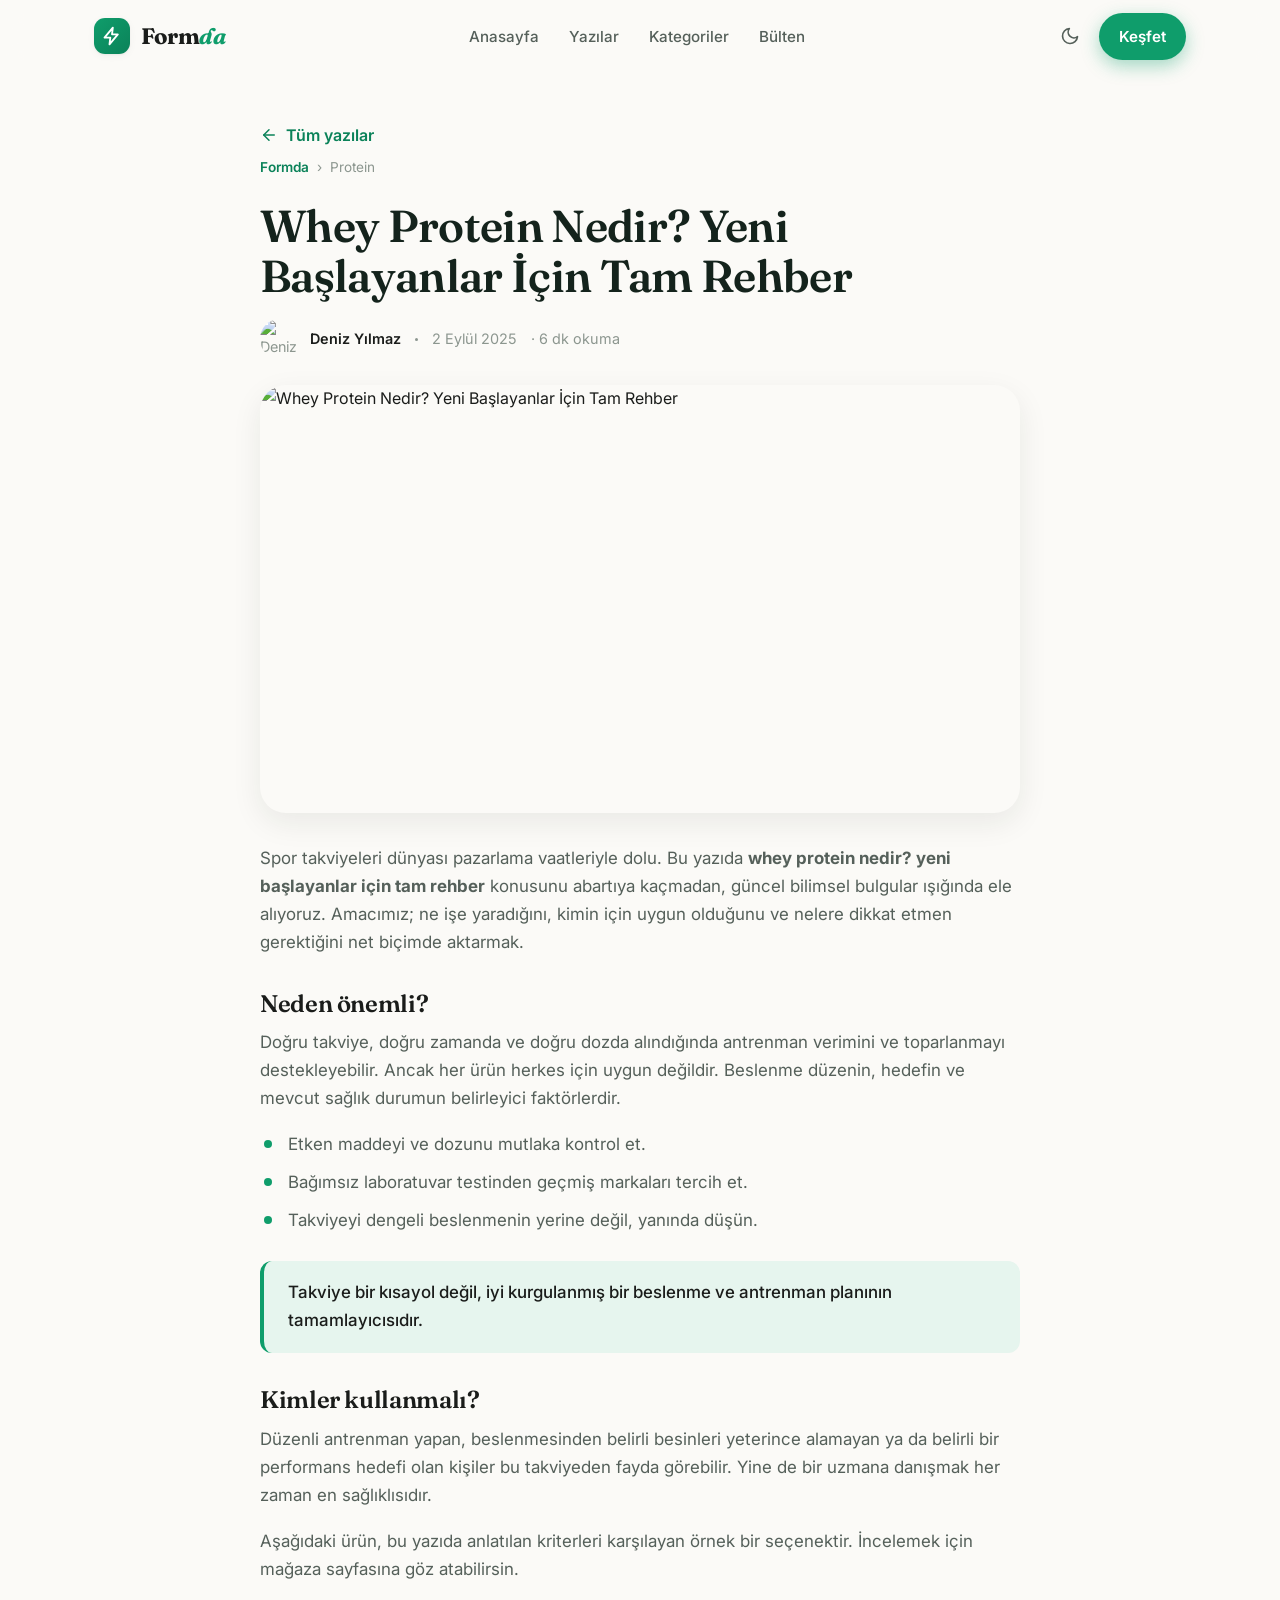
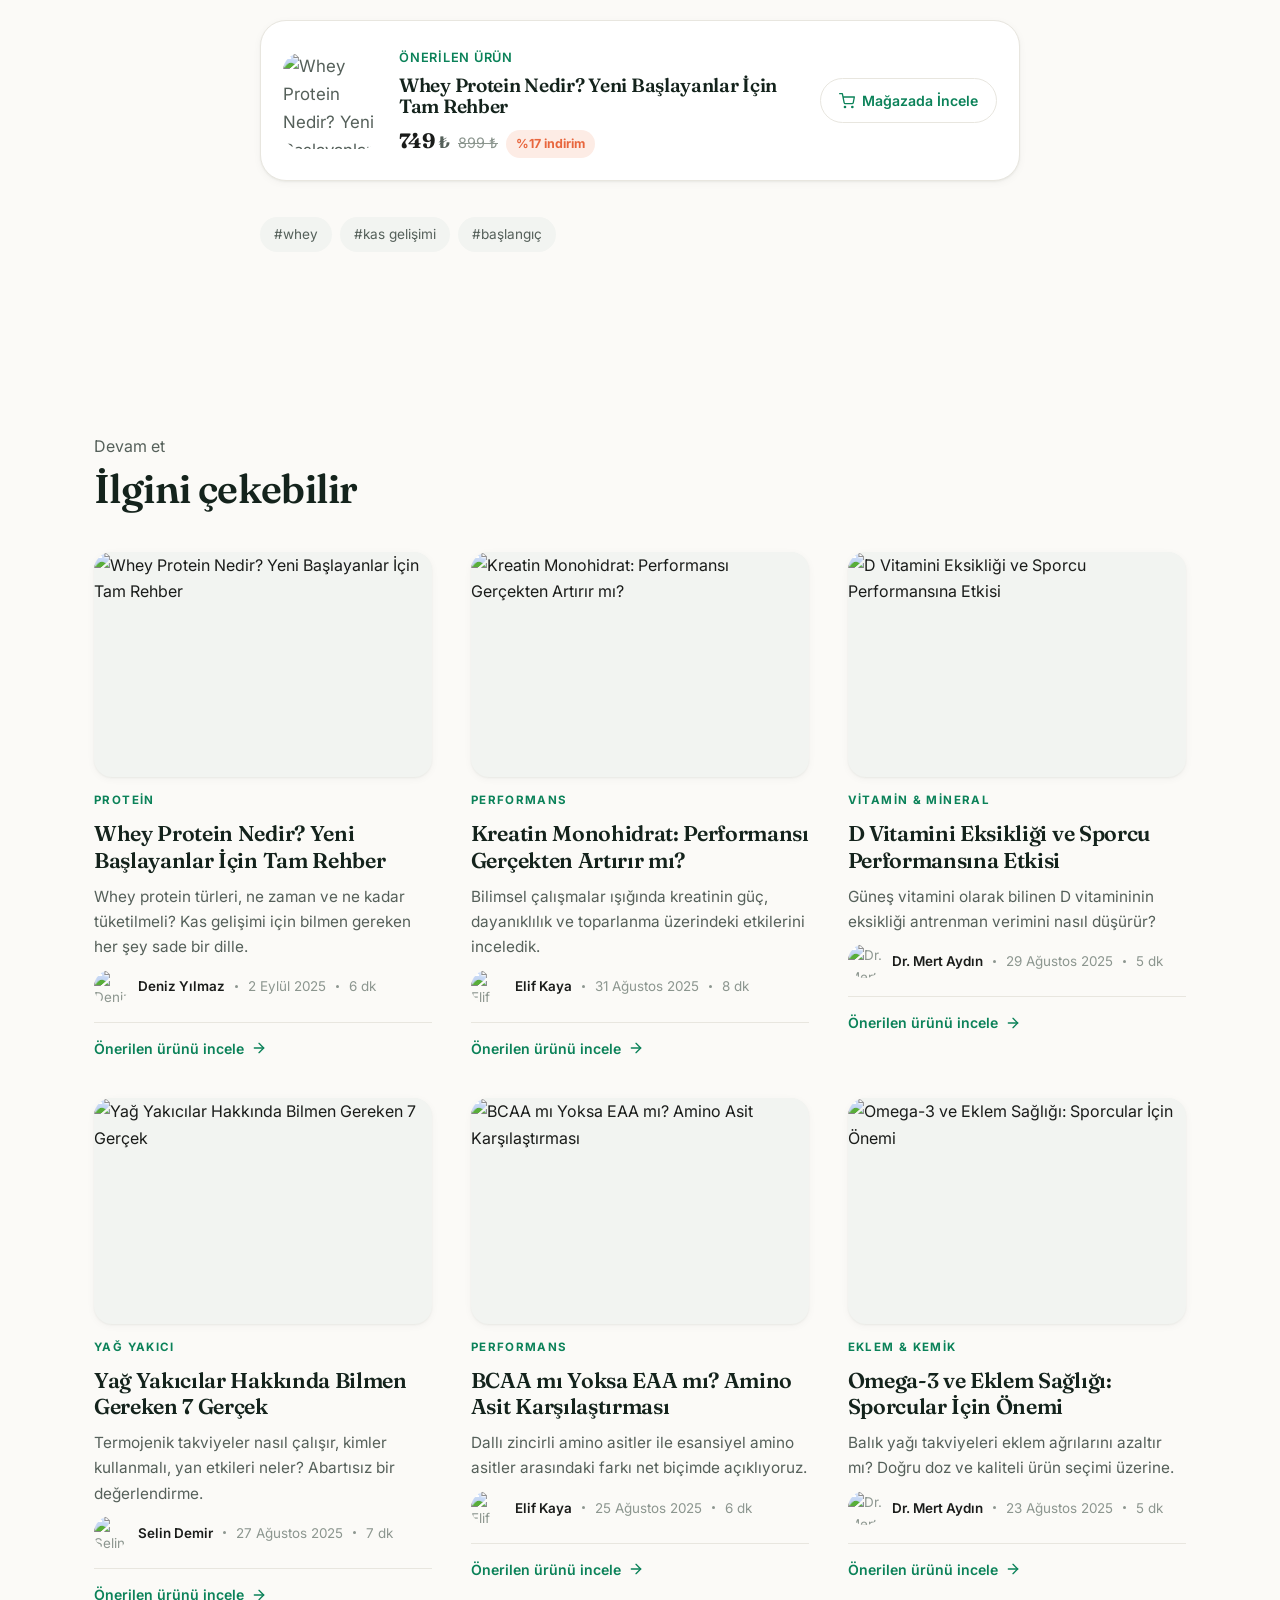
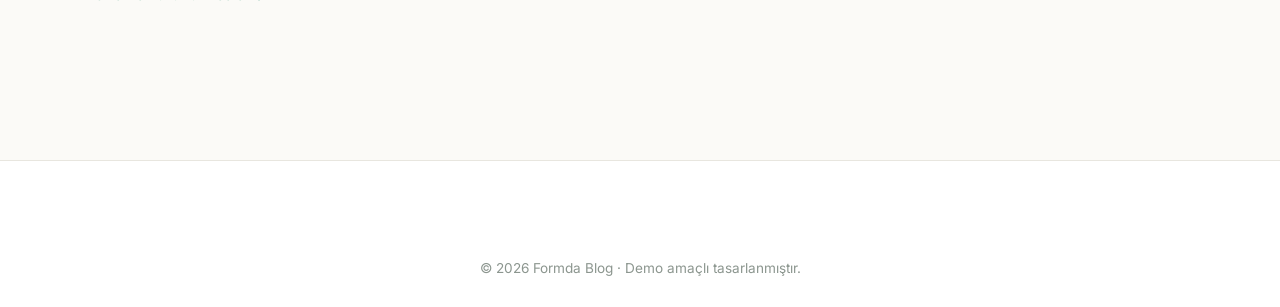
==== commit 33973e85: "Hero yeniden tasarlandi + marka adi Formda olarak degistirildi - Hero: gradient zeminli buyuk editor" ====
--- a/post.html
+++ b/post.html
@@ -3,7 +3,7 @@
 <head>
   <meta charset="UTF-8">
   <meta name="viewport" content="width=device-width, initial-scale=1.0">
-  <title>Yazı — Ferah</title>
+  <title>Yazı — Formda</title>
   <link rel="preconnect" href="https://fonts.googleapis.com">
   <link rel="preconnect" href="https://fonts.gstatic.com" crossorigin>
   <link href="https://fonts.googleapis.com/css2?family=Fraunces:ital,opsz,wght@0,9..144,400..700;1,9..144,400..600&family=Inter:wght@400;500;600;700&display=swap" rel="stylesheet">
@@ -55,7 +55,7 @@
     <div class="container header-inner">
       <a href="index.html" class="logo">
         <span class="logo-mark" aria-hidden="true"><svg viewBox="0 0 24 24" fill="none" stroke="currentColor" stroke-width="2.2" stroke-linecap="round" stroke-linejoin="round"><path d="M13 2 3 14h7l-1 8 10-12h-7z"/></svg></span>
-        <span>Fe<b>rah</b></span>
+        <span>Form<b>da</b></span>
       </a>
       <nav class="nav" aria-label="Ana menü">
         <a href="index.html">Anasayfa</a>
@@ -101,7 +101,7 @@
   <footer class="site-footer">
     <div class="container">
       <div class="footer-bottom" style="border:0;justify-content:center;">
-        <span>© <span id="year">2025</span> Ferah Blog · Demo amaçlı tasarlanmıştır.</span>
+        <span>© <span id="year">2025</span> Formda Blog · Demo amaçlı tasarlanmıştır.</span>
       </div>
     </div>
   </footer>
@@ -116,10 +116,10 @@
     (function () {
       var params = new URLSearchParams(location.search);
       var id = Number(params.get("id")) || 1;
-      var P = window.FERAH_DATA.POSTS;
+      var P = window.SITE_DATA.POSTS;
       var post = P.find(function (p) { return p.id === id; }) || P[0];
 
-      document.title = post.title + " — Ferah";
+      document.title = post.title + " — Formda";
 
       var body = [
         "<p>Spor takviyeleri dünyası pazarlama vaatleriyle dolu. Bu yazıda <strong>" + post.title.toLowerCase() + "</strong> konusunu abartıya kaçmadan, güncel bilimsel bulgular ışığında ele alıyoruz. Amacımız; ne işe yaradığını, kimin için uygun olduğunu ve nelere dikkat etmen gerektiğini net biçimde aktarmak.</p>",
@@ -136,7 +136,7 @@
 
       document.getElementById("article").innerHTML =
         '<a class="back-link" href="index.html#blog"><svg viewBox="0 0 24 24" fill="none" stroke="currentColor" stroke-width="2" stroke-linecap="round" stroke-linejoin="round"><line x1="19" y1="12" x2="5" y2="12"/><polyline points="12 19 5 12 12 5"/></svg> Tüm yazılar</a>' +
-        '<div class="breadcrumb"><a href="index.html">Ferah</a> › <span>' + post.categoryLabel + "</span></div>" +
+        '<div class="breadcrumb"><a href="index.html">Formda</a> › <span>' + post.categoryLabel + "</span></div>" +
         "<h1>" + post.title + "</h1>" +
         '<div class="article-meta"><div class="card-author"><img src="' + post.authorAvatar + '" alt="' + post.author + '"><span class="an">' + post.author + "</span></div><span class=\"sep\" style=\"width:3px;height:3px;border-radius:50%;background:var(--text-mute)\"></span><span>" + post.date + "</span><span>· " + post.readTime + " dk okuma</span></div>" +
         '<div class="article-hero"><img src="' + post.image + '" alt="' + post.title + '"></div>' +
--- a/css/style.css
+++ b/css/style.css
@@ -1,5 +1,5 @@
 /* ============================================================
-   Ferah — Spor Takviyeleri Blogu
+   Formda — Spor Takviyeleri Blogu
    Editoryal (dergi tipi) blog tasarım sistemi. Ferah & responsive.
    ============================================================ */
 
@@ -158,36 +158,53 @@
 }
 .shop-link.boxed:hover { border-color: var(--brand); }
 
-/* ---------- 4. Hero: dergi manşeti ---------- */
+/* ---------- 4. Hero ---------- */
 main { padding-top: var(--header-h); }
 
-.masthead { padding: clamp(28px, 4vw, 44px) 0 clamp(8px, 2vw, 16px); }
-.masthead .container { display: flex; align-items: flex-end; justify-content: space-between; gap: 20px; flex-wrap: wrap; }
-.masthead h1 { font-size: clamp(2rem, 5vw, 3.1rem); font-weight: 600; }
-.masthead h1 em { color: var(--brand); font-style: italic; }
-.masthead p { color: var(--text-soft); max-width: 42ch; margin-top: 10px; font-size: 1.02rem; }
-.masthead .date-badge { font-size: .82rem; color: var(--text-mute); text-align: right; }
-.rule { height: 1px; background: var(--border); margin: clamp(18px, 3vw, 28px) 0; }
-
-.lead-grid { display: grid; grid-template-columns: 1.55fr 1fr; gap: clamp(22px, 3vw, 40px); align-items: stretch; }
-
-/* Manşet hikâye */
+.hero { position: relative; overflow: hidden; padding: clamp(40px, 6vw, 84px) 0 clamp(36px, 5vw, 64px); }
+.hero::before {
+  content: ""; position: absolute; z-index: -1; inset: 0;
+  background:
+    radial-gradient(60% 60% at 82% -10%, color-mix(in srgb, var(--brand) 20%, transparent), transparent 70%),
+    radial-gradient(50% 50% at -8% 8%, color-mix(in srgb, var(--accent) 12%, transparent), transparent 70%);
+}
+.hero-head { max-width: 760px; margin-bottom: clamp(32px, 5vw, 56px); }
+.eyebrow {
+  display: inline-flex; align-items: center; gap: 9px; padding: 7px 15px; border-radius: var(--radius-pill);
+  background: var(--surface); border: 1px solid var(--border); box-shadow: var(--shadow-sm);
+  font-family: var(--font-body); font-weight: 600; font-size: .8rem; color: var(--text-soft);
+  margin-bottom: 22px; letter-spacing: .01em;
+}
+.eyebrow .dot { width: 8px; height: 8px; border-radius: 50%; background: var(--brand); box-shadow: 0 0 0 4px color-mix(in srgb, var(--brand) 22%, transparent); }
+.hero-head h1 { font-size: clamp(2.3rem, 6vw, 4rem); font-weight: 600; letter-spacing: -.025em; }
+.hero-head h1 em { color: var(--brand); font-style: italic; }
+.hero-head p { color: var(--text-soft); max-width: 52ch; margin-top: 18px; font-size: clamp(1.02rem, 1.8vw, 1.2rem); }
+.hero-actions { display: flex; flex-wrap: wrap; gap: 12px; margin-top: 28px; }
+
+.lead-grid { display: grid; grid-template-columns: 1.5fr 1fr; gap: clamp(22px, 3vw, 40px); align-items: stretch; }
+
+/* Manşet hikâye — bölünmüş editoryal kart */
 .lead {
-  position: relative; border-radius: var(--radius-lg); overflow: hidden; min-height: 460px;
-  display: flex; align-items: flex-end; color: #fff; box-shadow: var(--shadow-lg);
-  isolation: isolate;
-}
-.lead img { position: absolute; inset: 0; z-index: -2; width: 100%; height: 100%; object-fit: cover; transition: transform .8s var(--ease); }
-.lead::after { content: ""; position: absolute; inset: 0; z-index: -1; background: linear-gradient(to top, rgba(10,18,14,.92) 0%, rgba(10,18,14,.55) 42%, rgba(10,18,14,.05) 100%); }
-.lead:hover img { transform: scale(1.05); }
-.lead-body { padding: clamp(24px, 3vw, 40px); display: flex; flex-direction: column; gap: 14px; }
-.lead .kicker { color: #7ff0c0; }
-.lead h2 { color: #fff; font-size: clamp(1.7rem, 3.6vw, 2.7rem); font-weight: 600; }
-.lead p { color: rgba(255,255,255,.86); max-width: 52ch; }
-.lead .byline { color: rgba(255,255,255,.8); }
-.lead .byline .who { color: #fff; }
-.lead .shop-link { color: #fff; }
-.lead .shop-link:hover { color: #7ff0c0; }
+  display: grid; grid-template-columns: 1fr 1fr; align-items: stretch;
+  background: var(--surface); border: 1px solid var(--border); border-radius: var(--radius-lg);
+  overflow: hidden; box-shadow: var(--shadow-md); min-height: 440px;
+  transition: transform .35s var(--ease), box-shadow .35s;
+}
+.lead:hover { transform: translateY(-4px); box-shadow: var(--shadow-lg); }
+.lead-media { position: relative; overflow: hidden; min-height: 220px; background: linear-gradient(135deg, var(--brand), var(--brand-strong)); }
+.lead-media img { position: absolute; inset: 0; width: 100%; height: 100%; object-fit: cover; transition: transform .8s var(--ease); }
+.lead:hover .lead-media img { transform: scale(1.05); }
+.lead-media .tag {
+  position: absolute; top: 16px; left: 16px; z-index: 1; padding: 7px 14px; border-radius: var(--radius-pill);
+  background: color-mix(in srgb, var(--surface) 88%, transparent); backdrop-filter: blur(8px);
+  font-family: var(--font-body); font-weight: 700; font-size: .72rem; letter-spacing: .1em; text-transform: uppercase; color: var(--brand-strong);
+}
+.lead-body { padding: clamp(24px, 3vw, 40px); display: flex; flex-direction: column; justify-content: center; gap: 16px; }
+.lead-body .feat { font-family: var(--font-body); font-weight: 700; font-size: .72rem; letter-spacing: .12em; text-transform: uppercase; color: var(--accent); }
+.lead-body h2 { font-size: clamp(1.6rem, 3.1vw, 2.4rem); font-weight: 600; }
+.lead-body h2 a { transition: color .2s; }
+.lead-body:hover h2 a { color: var(--brand-strong); }
+.lead-body p { color: var(--text-soft); }
 
 /* Yan sütun: ikincil hikâyeler + popüler */
 .lead-side { display: flex; flex-direction: column; gap: 18px; }
@@ -302,7 +319,8 @@
 /* ---------- 13. Responsive ---------- */
 @media (max-width: 960px) {
   .lead-grid { grid-template-columns: 1fr; }
-  .lead { min-height: 400px; }
+  .lead { grid-template-columns: 1fr; min-height: 0; }
+  .lead-media { min-height: 240px; aspect-ratio: 16/9; }
   .footer-grid { grid-template-columns: 1fr 1fr; gap: 32px; }
   .footer-brand { grid-column: 1 / -1; }
 }
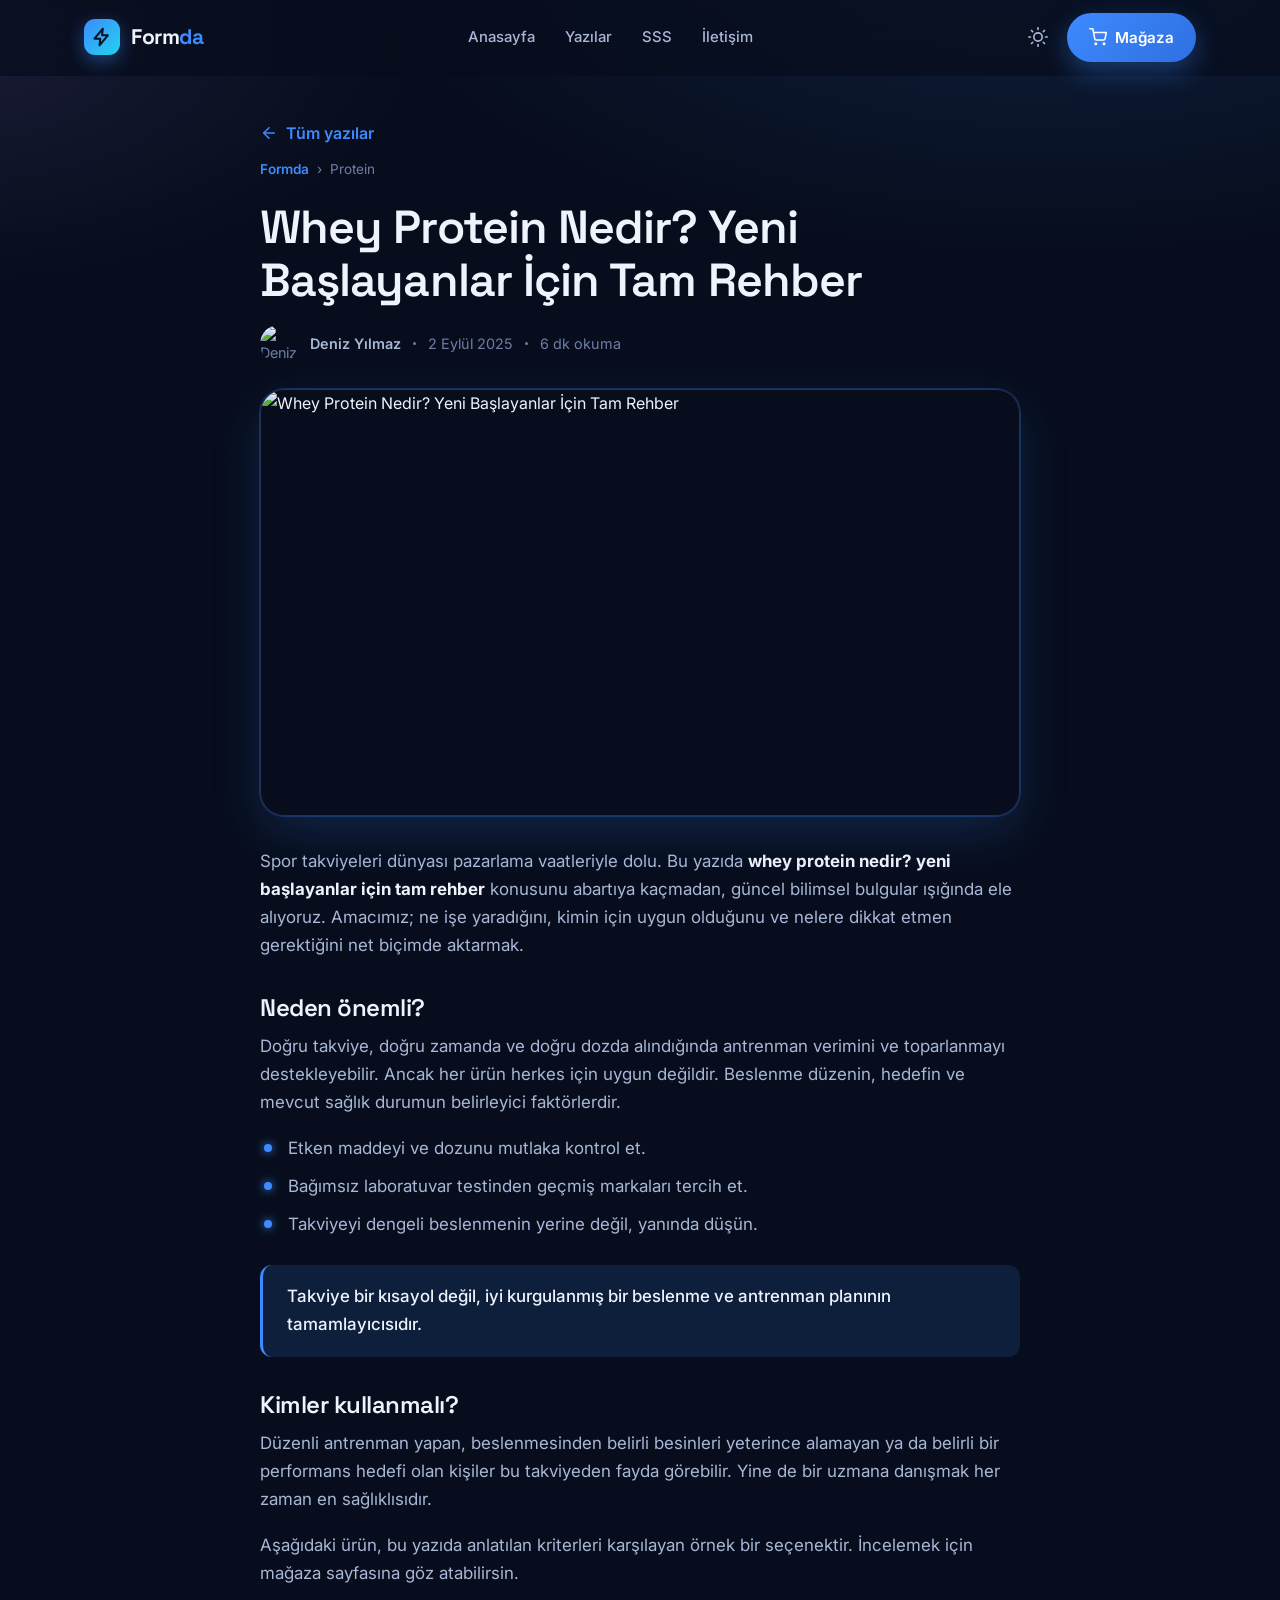
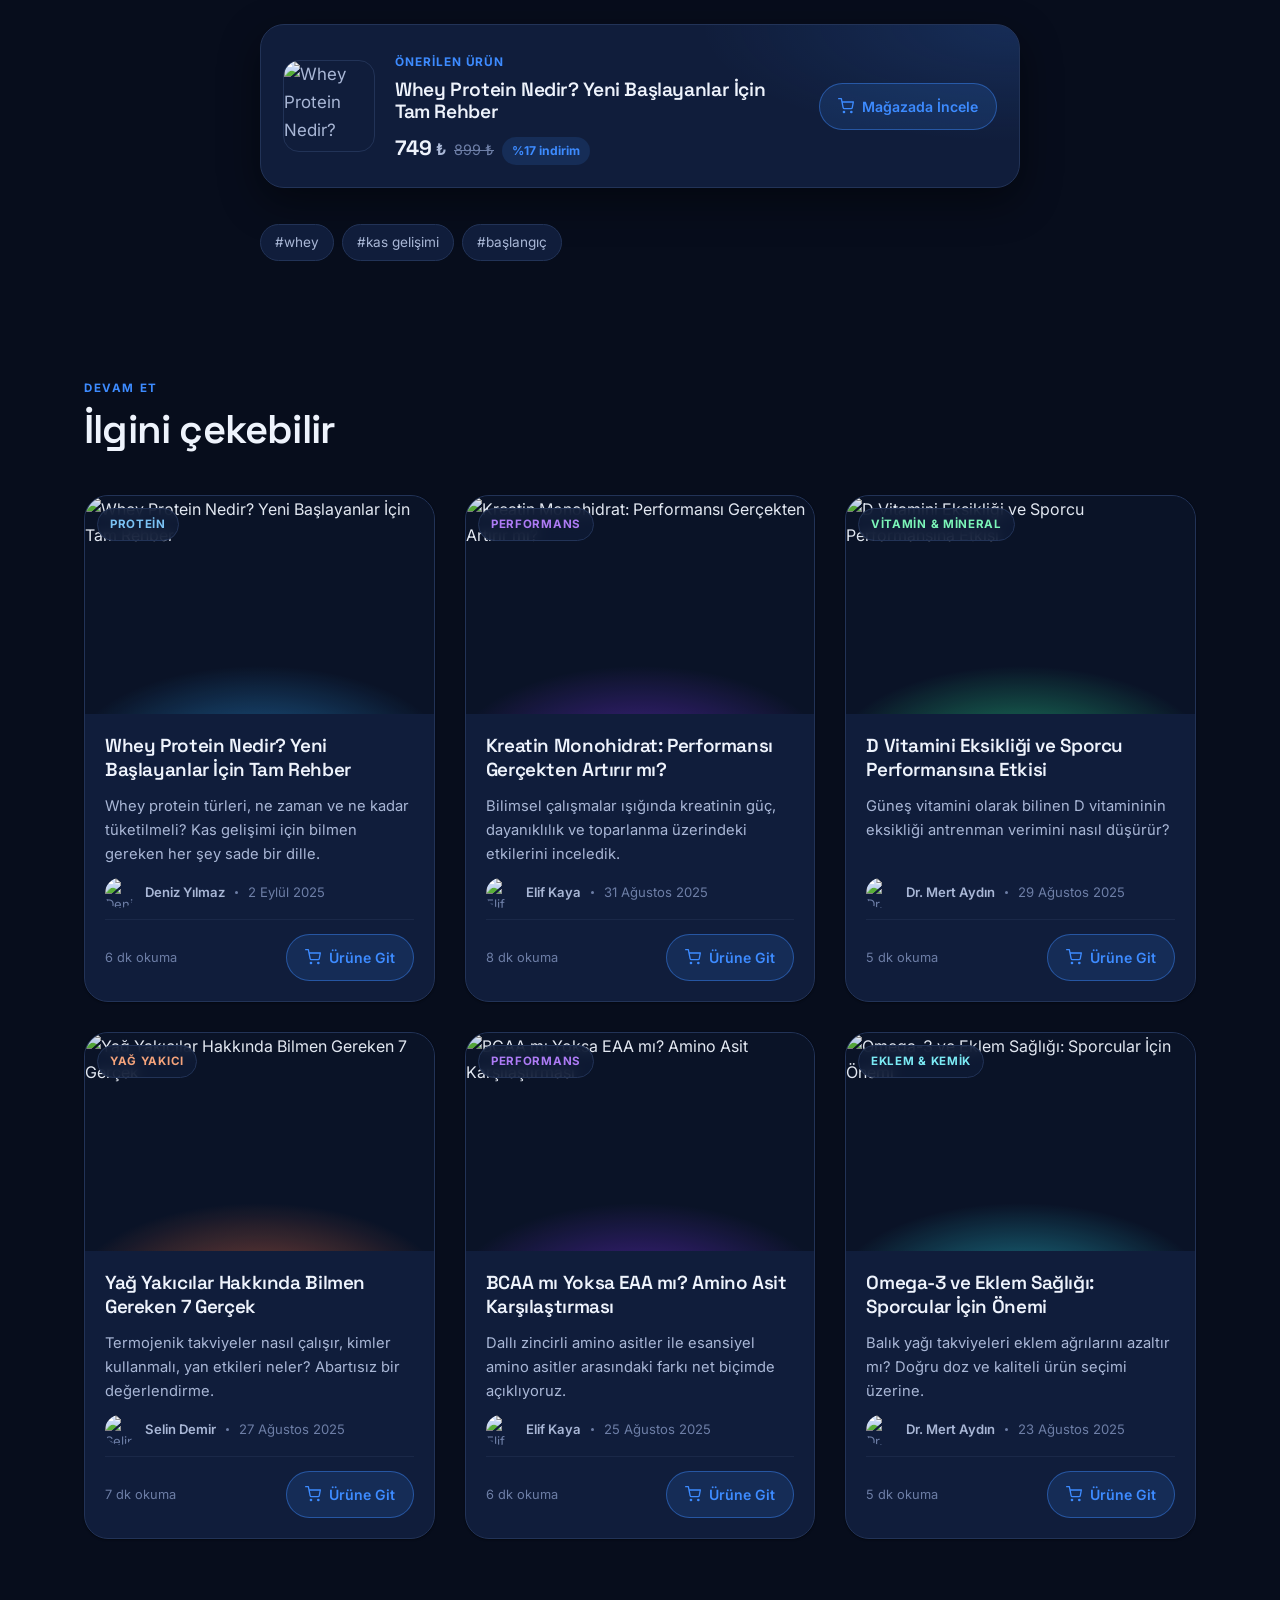
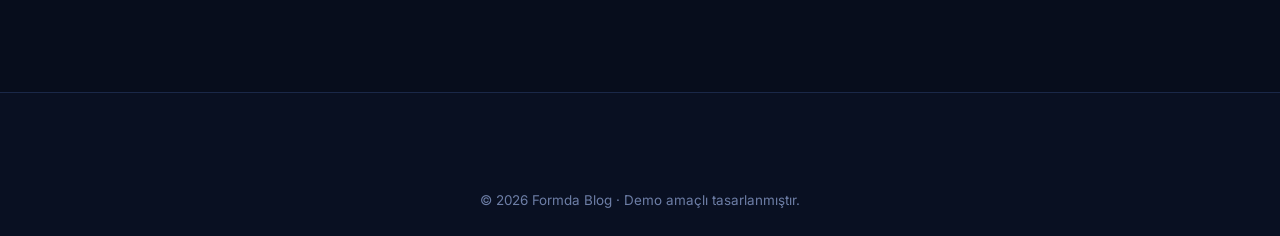
==== commit 46d5940a: "Koyu temali referans yapisina gecis (mega-menu, magaza CTA, SSS) Ilana eklenen referans videodaki ko" ====
--- a/post.html
+++ b/post.html
@@ -1,52 +1,48 @@
 <!DOCTYPE html>
-<html lang="tr" data-theme="light">
+<html lang="tr" data-theme="dark">
 <head>
   <meta charset="UTF-8">
   <meta name="viewport" content="width=device-width, initial-scale=1.0">
   <title>Yazı — Formda</title>
   <link rel="preconnect" href="https://fonts.googleapis.com">
   <link rel="preconnect" href="https://fonts.gstatic.com" crossorigin>
-  <link href="https://fonts.googleapis.com/css2?family=Fraunces:ital,opsz,wght@0,9..144,400..700;1,9..144,400..600&family=Inter:wght@400;500;600;700&display=swap" rel="stylesheet">
+  <link href="https://fonts.googleapis.com/css2?family=Inter:wght@400;500;600;700&family=Space+Grotesk:wght@500;600;700&display=swap" rel="stylesheet">
   <link rel="stylesheet" href="css/style.css">
-  <link rel="icon" href="data:image/svg+xml,<svg xmlns='http://www.w3.org/2000/svg' viewBox='0 0 100 100'><text y='.9em' font-size='90'>🌿</text></svg>">
+  <link rel="icon" href="data:image/svg+xml,<svg xmlns='http://www.w3.org/2000/svg' viewBox='0 0 100 100'><text y='.9em' font-size='90'>⚡</text></svg>">
   <style>
-    /* Sadece detay sayfasına özel yerleşim */
-    .article { max-width: 760px; margin-inline: auto; padding: clamp(24px,4vw,48px) 0; }
-    .breadcrumb { display: flex; gap: 8px; align-items: center; color: var(--text-mute); font-size: .85rem; margin-bottom: 22px; flex-wrap: wrap; }
-    .breadcrumb a { color: var(--brand-strong); font-weight: 600; }
-    .article h1 { font-size: clamp(1.8rem, 4.4vw, 2.8rem); margin: 10px 0 18px; }
-    .article-meta { display: flex; align-items: center; gap: 14px; flex-wrap: wrap; color: var(--text-mute); font-size: .9rem; margin-bottom: 26px; }
-    .article-meta .card-author img { width: 40px; height: 40px; }
-    .article-hero { border-radius: var(--radius-lg); overflow: hidden; box-shadow: var(--shadow-md); margin-bottom: 32px; aspect-ratio: 16/9; }
+    .article { max-width: 760px; margin-inline: auto; padding: clamp(24px,4vw,44px) 0; }
+    .breadcrumb { display: flex; gap: 8px; align-items: center; color: var(--text-mute); font-size: .85rem; margin-bottom: 20px; flex-wrap: wrap; }
+    .breadcrumb a { color: var(--brand); font-weight: 600; }
+    .back-link { display: inline-flex; align-items: center; gap: 8px; color: var(--brand); font-weight: 600; margin-bottom: 12px; }
+    .back-link svg { width: 18px; height: 18px; }
+    .article h1 { font-size: clamp(1.9rem, 4.6vw, 2.9rem); margin: 8px 0 18px; }
+    .article-meta { display: flex; align-items: center; gap: 12px; flex-wrap: wrap; color: var(--text-mute); font-size: .9rem; margin-bottom: 26px; }
+    .article-meta .who { color: var(--text-soft); font-weight: 600; }
+    .article-meta img.av { width: 38px; height: 38px; border-radius: 50%; object-fit: cover; }
+    .article-meta .sep { width: 3px; height: 3px; border-radius: 50%; background: var(--text-mute); }
+    .article-hero { position: relative; border-radius: var(--radius-lg); overflow: hidden; box-shadow: var(--glow); margin-bottom: 32px; aspect-ratio: 16/9; border: 1px solid var(--border); }
     .article-hero img { width: 100%; height: 100%; object-fit: cover; }
     .prose { font-size: 1.06rem; color: var(--text-soft); }
     .prose h2 { font-size: 1.5rem; color: var(--text); margin: 34px 0 12px; }
     .prose p { margin-bottom: 18px; }
-    .prose ul.dots { list-style: none; display: grid; gap: 10px; margin: 0 0 20px; }
+    .prose strong { color: var(--text); }
+    .prose ul.dots { display: grid; gap: 10px; margin: 0 0 20px; }
     .prose ul.dots li { position: relative; padding-left: 28px; }
-    .prose ul.dots li::before { content: ""; position: absolute; left: 4px; top: 9px; width: 8px; height: 8px; border-radius: 50%; background: var(--brand); }
-    blockquote { margin: 26px 0; padding: 18px 24px; border-left: 4px solid var(--brand); background: var(--brand-soft); border-radius: 12px; color: var(--text); font-weight: 500; }
-    /* Ürün / e-ticaret yönlendirme kutusu */
-    .product-cta { display: flex; gap: 20px; align-items: center; flex-wrap: wrap; padding: 22px; margin: 36px 0; border: 1px solid var(--border); border-radius: var(--radius-lg); background: var(--surface); box-shadow: var(--shadow-sm); }
-    .product-cta img { width: 96px; height: 96px; border-radius: var(--radius); object-fit: cover; }
+    .prose ul.dots li::before { content: ""; position: absolute; left: 4px; top: 9px; width: 8px; height: 8px; border-radius: 50%; background: var(--brand); box-shadow: 0 0 10px var(--brand); }
+    blockquote { margin: 26px 0; padding: 18px 24px; border-left: 3px solid var(--brand); background: var(--brand-soft); border-radius: 12px; color: var(--text); font-weight: 500; }
+    .product-cta { display: flex; gap: 20px; align-items: center; flex-wrap: wrap; padding: 22px; margin: 36px 0; border: 1px solid var(--border); border-radius: var(--radius-lg); background: radial-gradient(70% 120% at 100% 0%, var(--brand-soft), transparent 60%), var(--card); box-shadow: var(--shadow-md); }
+    .product-cta img.pimg { width: 92px; height: 92px; border-radius: var(--radius); object-fit: cover; border: 1px solid var(--border); }
     .product-cta .pc-info { flex: 1 1 220px; }
-    .product-cta .pc-info .k { font-size: .8rem; color: var(--brand-strong); font-weight: 600; text-transform: uppercase; letter-spacing: .06em; }
-    .product-cta .pc-info h4 { font-size: 1.2rem; margin: 4px 0 6px; }
-    .tags { display: flex; gap: 8px; flex-wrap: wrap; margin: 28px 0; }
-    .tags a { padding: 6px 14px; border-radius: var(--radius-pill); background: var(--surface-2); font-size: .85rem; color: var(--text-soft); }
-    .related { margin-top: 20px; }
-    .back-link { display: inline-flex; align-items: center; gap: 8px; color: var(--brand-strong); font-weight: 600; margin-bottom: 8px; }
-    .back-link svg { width: 18px; height: 18px; }
-    /* Yazar & fiyat (ürün kutusuna özel) */
-    .article-meta .card-author { display: flex; align-items: center; gap: 10px; }
-    .article-meta .card-author img { width: 40px; height: 40px; border-radius: 50%; object-fit: cover; }
-    .article-meta .card-author .an { color: var(--text); font-weight: 600; }
+    .product-cta .pc-info .k { font-size: .74rem; color: var(--brand); font-weight: 700; text-transform: uppercase; letter-spacing: .08em; }
+    .product-cta .pc-info h4 { font-size: 1.2rem; margin: 4px 0 8px; }
     .price { display: flex; align-items: baseline; gap: 8px; flex-wrap: wrap; }
     .price .now { font-family: var(--font-head); font-weight: 700; font-size: 1.3rem; color: var(--text); }
     .price .now::after { content: " ₺"; font-size: .8em; color: var(--text-soft); }
     .price .old { font-size: .9rem; color: var(--text-mute); text-decoration: line-through; }
-    .discount-badge { padding: 4px 10px; border-radius: var(--radius-pill); background: var(--accent-soft); color: var(--accent); font-size: .78rem; font-weight: 700; }
-    .product-cta .shop-link { flex: 0 0 auto; }
+    .discount-badge { padding: 4px 10px; border-radius: var(--radius-pill); background: var(--brand-soft); color: var(--brand); font-size: .76rem; font-weight: 700; }
+    .tags { display: flex; gap: 8px; flex-wrap: wrap; margin: 28px 0; }
+    .tags a { padding: 6px 14px; border-radius: var(--radius-pill); background: var(--card); border: 1px solid var(--border); font-size: .85rem; color: var(--text-soft); }
+    .tags a:hover { border-color: var(--brand); color: var(--brand); }
   </style>
 </head>
 <body>
@@ -54,18 +50,21 @@
   <header class="site-header">
     <div class="container header-inner">
       <a href="index.html" class="logo">
-        <span class="logo-mark" aria-hidden="true"><svg viewBox="0 0 24 24" fill="none" stroke="currentColor" stroke-width="2.2" stroke-linecap="round" stroke-linejoin="round"><path d="M13 2 3 14h7l-1 8 10-12h-7z"/></svg></span>
+        <span class="logo-mark" aria-hidden="true"><svg viewBox="0 0 24 24" fill="none" stroke="currentColor" stroke-width="2.4" stroke-linecap="round" stroke-linejoin="round"><path d="M13 2 3 14h7l-1 8 10-12h-7z"/></svg></span>
         <span>Form<b>da</b></span>
       </a>
       <nav class="nav" aria-label="Ana menü">
         <a href="index.html">Anasayfa</a>
         <a href="index.html#blog">Yazılar</a>
-        <a href="index.html#kategoriler">Kategoriler</a>
-        <a href="index.html#bulten">Bülten</a>
+        <a href="index.html#sss">SSS</a>
+        <a href="index.html#bulten">İletişim</a>
       </nav>
       <div class="header-actions">
         <button class="icon-btn" data-theme-toggle aria-label="Tema değiştir"></button>
-        <a href="index.html#blog" class="btn btn-primary">Keşfet</a>
+        <a href="index.html#magaza" class="btn btn-primary">
+          <svg viewBox="0 0 24 24" fill="none" stroke="currentColor" stroke-width="2" stroke-linecap="round" stroke-linejoin="round"><circle cx="9" cy="21" r="1"/><circle cx="20" cy="21" r="1"/><path d="M1 1h4l2.7 13.4a2 2 0 0 0 2 1.6h9.7a2 2 0 0 0 2-1.6L23 6H6"/></svg>
+          Mağaza
+        </a>
         <button class="icon-btn menu-toggle" id="menuToggle" aria-label="Menüyü aç" aria-expanded="false">
           <svg viewBox="0 0 24 24" fill="none" stroke="currentColor" stroke-width="2" stroke-linecap="round"><line x1="3" y1="7" x2="21" y2="7"/><line x1="3" y1="12" x2="21" y2="12"/><line x1="3" y1="17" x2="21" y2="17"/></svg>
         </button>
@@ -76,22 +75,19 @@
   <div class="mobile-nav" id="mobileNav">
     <a href="index.html">Anasayfa</a>
     <a href="index.html#blog">Yazılar</a>
-    <a href="index.html#kategoriler">Kategoriler</a>
-    <a href="index.html#bulten">Bülten</a>
+    <a href="index.html#sss">SSS</a>
+    <a href="index.html#bulten">İletişim</a>
   </div>
 
   <main>
     <div class="container">
-      <article class="article" id="article">
-        <!-- JS ile doldurulur -->
-      </article>
+      <article class="article" id="article"><!-- JS --></article>
     </div>
 
-    <!-- İlgili yazılar -->
-    <section class="section related">
+    <section class="section" style="padding-top:clamp(20px,4vw,40px)">
       <div class="container">
         <div class="section-head">
-          <div class="st"><p class="section-tag">Devam et</p><h2>İlgini çekebilir</h2></div>
+          <div class="st"><span class="kicker">Devam et</span><h2>İlgini çekebilir</h2></div>
         </div>
         <div class="posts-grid" id="posts"></div>
       </div>
@@ -112,13 +108,13 @@
 
   <script src="js/data.js"></script>
   <script>
-    // Detay sayfası içeriğini oluştur (mock gövde metni)
     (function () {
       var params = new URLSearchParams(location.search);
       var id = Number(params.get("id")) || 1;
       var P = window.SITE_DATA.POSTS;
+      var C = window.SITE_DATA.CATEGORIES;
+      var hueOf = function (cid) { var c = C.find(function (x) { return x.id === cid; }); return c ? c.hue : 210; };
       var post = P.find(function (p) { return p.id === id; }) || P[0];
-
       document.title = post.title + " — Formda";
 
       var body = [
@@ -138,30 +134,28 @@
         '<a class="back-link" href="index.html#blog"><svg viewBox="0 0 24 24" fill="none" stroke="currentColor" stroke-width="2" stroke-linecap="round" stroke-linejoin="round"><line x1="19" y1="12" x2="5" y2="12"/><polyline points="12 19 5 12 12 5"/></svg> Tüm yazılar</a>' +
         '<div class="breadcrumb"><a href="index.html">Formda</a> › <span>' + post.categoryLabel + "</span></div>" +
         "<h1>" + post.title + "</h1>" +
-        '<div class="article-meta"><div class="card-author"><img src="' + post.authorAvatar + '" alt="' + post.author + '"><span class="an">' + post.author + "</span></div><span class=\"sep\" style=\"width:3px;height:3px;border-radius:50%;background:var(--text-mute)\"></span><span>" + post.date + "</span><span>· " + post.readTime + " dk okuma</span></div>" +
+        '<div class="article-meta"><img class="av" src="' + post.authorAvatar + '" alt="' + post.author + '"><span class="who">' + post.author + '</span><span class="sep"></span><span>' + post.date + "</span><span class=\"sep\"></span><span>" + post.readTime + " dk okuma</span></div>" +
         '<div class="article-hero"><img src="' + post.image + '" alt="' + post.title + '"></div>' +
         '<div class="prose">' + body +
           '<div class="product-cta">' +
-            '<img src="' + post.image + '" alt="' + post.title + '">' +
+            '<img class="pimg" src="' + post.image + '" alt="' + post.title + '">' +
             '<div class="pc-info"><span class="k">Önerilen ürün</span><h4>' + post.title.split(":")[0] + '</h4>' +
-              '<div class="price"><span class="now">' + post.price + '</span>' + (post.oldPrice ? '<span class="old">' + post.oldPrice + ' ₺</span>' : "") + (discount ? ' <span class="discount-badge" style="position:static">%' + discount + " indirim</span>" : "") + "</div></div>" +
-            '<a class="shop-link boxed" href="' + post.shopUrl + '" data-shop="' + post.title + '"><svg viewBox="0 0 24 24" fill="none" stroke="currentColor" stroke-width="2" stroke-linecap="round" stroke-linejoin="round"><circle cx="9" cy="21" r="1"/><circle cx="20" cy="21" r="1"/><path d="M1 1h4l2.7 13.4a2 2 0 0 0 2 1.6h9.7a2 2 0 0 0 2-1.6L23 6H6"/></svg> Mağazada İncele</a>' +
+              '<div class="price"><span class="now">' + post.price + '</span>' + (post.oldPrice ? '<span class="old">' + post.oldPrice + ' ₺</span>' : "") + (discount ? ' <span class="discount-badge">%' + discount + " indirim</span>" : "") + "</div></div>" +
+            '<a class="shop-btn" href="' + post.shopUrl + '" data-shop="' + post.title + '"><svg viewBox="0 0 24 24" fill="none" stroke="currentColor" stroke-width="2" stroke-linecap="round" stroke-linejoin="round"><circle cx="9" cy="21" r="1"/><circle cx="20" cy="21" r="1"/><path d="M1 1h4l2.7 13.4a2 2 0 0 0 2 1.6h9.7a2 2 0 0 0 2-1.6L23 6H6"/></svg> Mağazada İncele</a>' +
           "</div>" +
         "</div>" +
         '<div class="tags">' + post.tags.map(function (t) { return '<a href="index.html#blog">#' + t + "</a>"; }).join("") + "</div>";
 
-      // İlgili yazılar (aynı kategori, kendisi hariç, ilk 3)
       var related = P.filter(function (p) { return p.category === post.category && p.id !== post.id; }).slice(0, 3);
       if (related.length < 3) related = related.concat(P.filter(function (p) { return p.id !== post.id && related.indexOf(p) === -1; })).slice(0, 3);
 
       document.getElementById("posts").innerHTML = related.map(function (p) {
-        return '<article class="card reveal in">' +
-          '<a class="card-media" href="post.html?id=' + p.id + '"><img src="' + p.image + '" alt="' + p.title + '" loading="lazy"></a>' +
-          '<div class="card-body"><span class="kicker">' + p.categoryLabel + '</span>' +
-          '<h3><a href="post.html?id=' + p.id + '">' + p.title + '</a></h3>' +
+        return '<article class="card reveal in" style="--hue:' + hueOf(p.category) + '">' +
+          '<a class="card-media" href="post.html?id=' + p.id + '"><span class="card-cat">' + p.categoryLabel + '</span><img src="' + p.image + '" alt="' + p.title + '" loading="lazy"></a>' +
+          '<div class="card-body"><h3><a href="post.html?id=' + p.id + '">' + p.title + '</a></h3>' +
           '<p class="excerpt">' + p.excerpt + '</p>' +
-          '<div class="byline"><img src="' + p.authorAvatar + '" alt="' + p.author + '"><span class="who">' + p.author + '</span><span class="sep"></span><span>' + p.readTime + ' dk</span></div></div>' +
-          '<div class="card-foot"><a class="shop-link" href="' + p.shopUrl + '" data-shop="' + p.title + '">Önerilen ürünü incele <svg viewBox="0 0 24 24" fill="none" stroke="currentColor" stroke-width="2" stroke-linecap="round" stroke-linejoin="round"><line x1="5" y1="12" x2="19" y2="12"/><polyline points="12 5 19 12 12 19"/></svg></a></div>' +
+          '<div class="byline"><img src="' + p.authorAvatar + '" alt="' + p.author + '"><span class="who">' + p.author + '</span></div>' +
+          '<div class="card-foot"><span class="rt">' + p.readTime + ' dk</span><a class="shop-btn" href="' + p.shopUrl + '" data-shop="' + p.title + '"><svg viewBox="0 0 24 24" fill="none" stroke="currentColor" stroke-width="2" stroke-linecap="round" stroke-linejoin="round"><circle cx="9" cy="21" r="1"/><circle cx="20" cy="21" r="1"/><path d="M1 1h4l2.7 13.4a2 2 0 0 0 2 1.6h9.7a2 2 0 0 0 2-1.6L23 6H6"/></svg> Ürüne Git</a></div></div>' +
           '</article>';
       }).join("");
     })();
--- a/css/style.css
+++ b/css/style.css
@@ -1,73 +1,85 @@
 /* ============================================================
    Formda — Spor Takviyeleri Blogu
-   Editoryal (dergi tipi) blog tasarım sistemi. Ferah & responsive.
+   Koyu (dark-first), modern tasarım sistemi. Responsive.
+   Referans: koyu lacivert tema, ürün kartları + yönlendirme,
+   mega-menü, SSS akordiyonu.
    ============================================================ */
 
-/* ---------- 1. Tasarım Token'ları ---------- */
+/* ---------- 1. Token'lar (varsayılan: KOYU) ---------- */
 :root {
-  --bg: #fbfaf7;            /* sıcak, kağıt hissi veren ferah zemin */
+  --bg: #070d1c;
+  --bg-2: #0a1327;
+  --surface: #0f1b36;
+  --surface-2: #14224200;      /* şeffaf hesaplar için */
+  --card: #101d3b;
+  --card-hi: #16264b;
+  --border: #223357;
+  --border-soft: #1a2848;
+  --text: #eef3fc;
+  --text-soft: #a9b7d6;
+  --text-mute: #6d7ea6;
+
+  --brand: #3d8bff;
+  --brand-strong: #2f6fe0;
+  --brand-soft: rgba(61, 139, 255, .14);
+  --accent: #22d3ee;           /* cyan parıltı */
+  --accent-2: #a78bfa;         /* mor parıltı */
+
+  --shadow-sm: 0 1px 2px rgba(0, 0, 0, .4);
+  --shadow-md: 0 14px 40px rgba(0, 0, 0, .45);
+  --shadow-lg: 0 30px 80px rgba(0, 0, 0, .6);
+  --glow: 0 0 0 1px rgba(61, 139, 255, .25), 0 18px 50px rgba(61, 139, 255, .18);
+
+  --radius-sm: 12px;
+  --radius: 16px;
+  --radius-lg: 24px;
+  --radius-pill: 999px;
+
+  --font-head: "Space Grotesk", system-ui, sans-serif;
+  --font-body: "Inter", system-ui, -apple-system, sans-serif;
+
+  --container: 1200px;
+  --gap: clamp(18px, 2.6vw, 30px);
+  --header-h: 76px;
+  --ease: cubic-bezier(.22, 1, .36, 1);
+
+  color-scheme: dark;
+}
+
+/* Açık tema (opsiyonel toggle) */
+:root[data-theme="light"] {
+  --bg: #f4f7fc;
+  --bg-2: #eef3fb;
   --surface: #ffffff;
-  --surface-2: #f2f4f1;
-  --border: #e8e6df;
-  --text: #1a1c1a;
-  --text-soft: #55605a;
-  --text-mute: #8c968f;
-
-  --brand: #0f9d6b;          /* sağlık yeşili */
-  --brand-strong: #0b8259;
-  --brand-soft: #e6f5ee;
-  --ink: #14231c;            /* koyu editoryal mürekkep */
-  --accent: #e8663d;         /* sıcak editoryal vurgu */
-  --accent-soft: #fdece5;
-
-  --shadow-sm: 0 1px 2px rgba(20, 35, 28, .05), 0 2px 8px rgba(20, 35, 28, .04);
-  --shadow-md: 0 10px 30px rgba(20, 35, 28, .08);
-  --shadow-lg: 0 30px 70px rgba(20, 35, 28, .13);
-
-  --radius-sm: 12px;
-  --radius: 18px;
-  --radius-lg: 26px;
-  --radius-pill: 999px;
-
-  --font-head: "Fraunces", Georgia, "Times New Roman", serif;
-  --font-body: "Inter", system-ui, -apple-system, sans-serif;
-
-  --container: 1180px;
-  --gap: clamp(20px, 3.2vw, 36px);
-  --header-h: 74px;
-
-  --ease: cubic-bezier(.22, 1, .36, 1);
-}
-
-:root[data-theme="dark"] {
-  --bg: #12140f;
-  --surface: #1a1d16;
-  --surface-2: #22261d;
-  --border: #2c3126;
-  --text: #f0efe6;
-  --text-soft: #bcc2b4;
-  --text-mute: #838a7a;
-
-  --brand: #2fc189;
-  --brand-strong: #23a875;
-  --brand-soft: #14301f;
-  --ink: #f0efe6;
-  --accent: #f2825c;
-  --accent-soft: #331d15;
-
-  --shadow-sm: 0 1px 2px rgba(0, 0, 0, .3);
-  --shadow-md: 0 12px 34px rgba(0, 0, 0, .42);
-  --shadow-lg: 0 34px 80px rgba(0, 0, 0, .58);
-}
-
-/* ---------- 2. Reset & Temel ---------- */
+  --card: #ffffff;
+  --card-hi: #f4f8ff;
+  --border: #dbe4f2;
+  --border-soft: #e6ecf6;
+  --text: #0d1a33;
+  --text-soft: #47597a;
+  --text-mute: #8494b3;
+  --brand: #2f6fe0;
+  --brand-strong: #2560c8;
+  --brand-soft: rgba(47, 111, 224, .1);
+  --shadow-sm: 0 1px 2px rgba(20, 35, 60, .06), 0 2px 8px rgba(20, 35, 60, .05);
+  --shadow-md: 0 14px 40px rgba(20, 35, 60, .1);
+  --shadow-lg: 0 30px 80px rgba(20, 35, 60, .14);
+  --glow: 0 0 0 1px rgba(47, 111, 224, .18), 0 18px 50px rgba(47, 111, 224, .12);
+  color-scheme: light;
+}
+
+/* ---------- 2. Reset & temel ---------- */
 *, *::before, *::after { box-sizing: border-box; }
 * { margin: 0; }
 html { scroll-behavior: smooth; }
 
 body {
   font-family: var(--font-body);
-  background: var(--bg);
+  background:
+    radial-gradient(90% 60% at 82% -8%, rgba(61, 139, 255, .16), transparent 60%),
+    radial-gradient(70% 50% at -6% 4%, rgba(167, 139, 250, .12), transparent 55%),
+    var(--bg);
+  background-attachment: fixed;
   color: var(--text);
   line-height: 1.65;
   -webkit-font-smoothing: antialiased;
@@ -76,266 +88,221 @@
   overflow-x: hidden;
 }
 
-h1, h2, h3, h4 {
-  font-family: var(--font-head);
-  line-height: 1.12;
-  font-weight: 600;
-  letter-spacing: -.015em;
-  color: var(--ink);
-}
+h1, h2, h3, h4 { font-family: var(--font-head); line-height: 1.14; font-weight: 600; letter-spacing: -.02em; color: var(--text); }
 img { max-width: 100%; display: block; }
 a { color: inherit; text-decoration: none; }
 button { font-family: inherit; cursor: pointer; border: none; background: none; color: inherit; }
-ul { list-style: none; padding: 0; }
+ul, ol { list-style: none; padding: 0; }
 
 .container { width: 100%; max-width: var(--container); margin-inline: auto; padding-inline: clamp(18px, 4vw, 44px); }
-
 :focus-visible { outline: 3px solid var(--brand); outline-offset: 2px; border-radius: 6px; }
 .sr-only { position: absolute; width: 1px; height: 1px; padding: 0; margin: -1px; overflow: hidden; clip: rect(0 0 0 0); white-space: nowrap; border: 0; }
 
-/* Editoryal yardımcılar */
-.kicker {
-  display: inline-flex; align-items: center; gap: 7px;
-  font-family: var(--font-body); font-weight: 700; font-size: .72rem;
-  letter-spacing: .12em; text-transform: uppercase; color: var(--brand-strong);
-}
-.kicker.accent { color: var(--accent); }
-.byline { display: flex; align-items: center; gap: 10px; font-size: .84rem; color: var(--text-mute); }
-.byline img { width: 34px; height: 34px; border-radius: 50%; object-fit: cover; }
-.byline .who { color: var(--text); font-weight: 600; }
+.kicker { display: inline-flex; align-items: center; gap: 7px; font-family: var(--font-body); font-weight: 700; font-size: .72rem; letter-spacing: .14em; text-transform: uppercase; color: var(--brand); }
+.byline { display: flex; align-items: center; gap: 10px; font-size: .82rem; color: var(--text-mute); flex-wrap: wrap; }
+.byline img { width: 30px; height: 30px; border-radius: 50%; object-fit: cover; }
+.byline .who { color: var(--text-soft); font-weight: 600; }
 .byline .sep { width: 3px; height: 3px; border-radius: 50%; background: var(--text-mute); }
 
-/* ---------- 3. Header ---------- */
-.site-header {
-  position: fixed; inset: 0 0 auto 0; z-index: 100; height: var(--header-h);
-  display: flex; align-items: center;
-  background: color-mix(in srgb, var(--bg) 72%, transparent);
-  backdrop-filter: blur(14px); -webkit-backdrop-filter: blur(14px);
-  border-bottom: 1px solid transparent;
-  transition: background .3s var(--ease), border-color .3s var(--ease), box-shadow .3s var(--ease);
-}
-.site-header.scrolled { background: color-mix(in srgb, var(--surface) 90%, transparent); border-bottom-color: var(--border); box-shadow: var(--shadow-sm); }
-.header-inner { display: flex; align-items: center; justify-content: space-between; gap: 24px; width: 100%; }
-
-.logo { display: flex; align-items: center; gap: 11px; font-family: var(--font-head); font-weight: 700; font-size: 1.4rem; letter-spacing: -.02em; }
-.logo-mark { width: 36px; height: 36px; border-radius: 11px; display: grid; place-items: center; background: linear-gradient(135deg, var(--brand), var(--brand-strong)); color: #fff; box-shadow: var(--shadow-sm); }
+/* ---------- 3. Butonlar ---------- */
+.btn { display: inline-flex; align-items: center; justify-content: center; gap: 8px; padding: 12px 22px; border-radius: var(--radius-pill); font-family: var(--font-body); font-weight: 600; font-size: .95rem; transition: transform .2s var(--ease), box-shadow .2s, background .2s, filter .2s, border-color .2s; white-space: nowrap; }
+.btn svg { width: 18px; height: 18px; }
+.btn-primary { background: linear-gradient(135deg, var(--brand), var(--brand-strong)); color: #fff; box-shadow: 0 10px 26px rgba(61, 139, 255, .35); }
+.btn-primary:hover { filter: brightness(1.07); transform: translateY(-2px); box-shadow: 0 14px 34px rgba(61, 139, 255, .48); }
+.btn-primary:active { transform: translateY(0); }
+.btn-ghost { background: var(--card); border: 1px solid var(--border); color: var(--text); }
+.btn-ghost:hover { border-color: var(--brand); background: var(--card-hi); }
+.btn-outline { border: 1.5px solid var(--border); color: var(--text); }
+.btn-outline:hover { border-color: var(--brand); color: var(--brand); }
+.btn-lg { padding: 15px 28px; font-size: 1rem; }
+
+/* E-ticaret yönlendirme butonu — belirgin */
+.shop-btn { display: inline-flex; align-items: center; gap: 8px; padding: 11px 18px; border-radius: var(--radius-pill); background: var(--brand-soft); border: 1px solid color-mix(in srgb, var(--brand) 45%, transparent); color: var(--brand); font-weight: 600; font-size: .88rem; transition: all .2s var(--ease); }
+.shop-btn svg { width: 16px; height: 16px; }
+.shop-btn:hover { background: var(--brand); color: #fff; transform: translateY(-2px); box-shadow: 0 8px 20px rgba(61, 139, 255, .4); }
+
+/* ---------- 4. Header + mega-menü ---------- */
+.site-header { position: fixed; inset: 0 0 auto 0; z-index: 100; height: var(--header-h); display: flex; align-items: center; background: color-mix(in srgb, var(--bg) 72%, transparent); backdrop-filter: blur(16px); -webkit-backdrop-filter: blur(16px); border-bottom: 1px solid transparent; transition: background .3s, border-color .3s, box-shadow .3s; }
+.site-header.scrolled { background: color-mix(in srgb, var(--bg-2) 90%, transparent); border-bottom-color: var(--border-soft); box-shadow: var(--shadow-sm); }
+.header-inner { display: flex; align-items: center; justify-content: space-between; gap: 20px; width: 100%; }
+
+.logo { display: flex; align-items: center; gap: 11px; font-family: var(--font-head); font-weight: 700; font-size: 1.32rem; letter-spacing: -.02em; }
+.logo-mark { width: 36px; height: 36px; border-radius: 11px; display: grid; place-items: center; background: linear-gradient(135deg, var(--brand), var(--accent)); color: #061024; box-shadow: 0 6px 18px rgba(61, 139, 255, .4); }
 .logo-mark svg { width: 20px; height: 20px; }
-.logo span b { color: var(--brand); font-style: italic; }
+.logo span b { color: var(--brand); }
 
 .nav { display: flex; align-items: center; gap: 2px; }
-.nav a { padding: 9px 14px; border-radius: var(--radius-pill); font-weight: 500; font-size: .95rem; color: var(--text-soft); transition: color .2s, background .2s; }
-.nav a:hover, .nav a.active { color: var(--text); background: var(--surface-2); }
+.nav > a, .nav > .has-mega > button { display: inline-flex; align-items: center; gap: 6px; padding: 9px 14px; border-radius: var(--radius-pill); font-family: var(--font-body); font-weight: 500; font-size: .93rem; color: var(--text-soft); transition: color .2s, background .2s; }
+.nav > a:hover, .nav > a.active, .has-mega:hover > button { color: var(--text); background: var(--card); }
+.has-mega { position: relative; }
+.has-mega > button svg { width: 15px; height: 15px; transition: transform .25s var(--ease); }
+.has-mega:hover > button svg { transform: rotate(180deg); }
+
+.mega { position: absolute; top: calc(100% + 10px); left: 50%; transform: translateX(-50%) translateY(8px); width: min(560px, 86vw); background: var(--surface); border: 1px solid var(--border); border-radius: var(--radius-lg); box-shadow: var(--shadow-lg); padding: 14px; opacity: 0; visibility: hidden; transition: opacity .25s var(--ease), transform .25s var(--ease); }
+.has-mega:hover .mega { opacity: 1; visibility: visible; transform: translateX(-50%) translateY(0); }
+.mega::before { content: ""; position: absolute; top: -10px; left: 0; right: 0; height: 10px; }
+.mega-grid { display: grid; grid-template-columns: 1fr 1fr; gap: 6px; }
+.mega-item { display: flex; gap: 12px; align-items: flex-start; padding: 12px; border-radius: var(--radius); transition: background .2s; }
+.mega-item:hover { background: var(--card-hi); }
+.mega-ic { width: 38px; height: 38px; border-radius: 10px; display: grid; place-items: center; flex: 0 0 auto; color: #fff; }
+.mega-ic svg { width: 19px; height: 19px; }
+.mega-item .mt { font-weight: 600; font-size: .92rem; color: var(--text); }
+.mega-item .md { font-size: .78rem; color: var(--text-mute); }
 
 .header-actions { display: flex; align-items: center; gap: 8px; }
 .icon-btn { width: 42px; height: 42px; border-radius: 12px; display: grid; place-items: center; color: var(--text-soft); transition: background .2s, color .2s, transform .2s; }
-.icon-btn:hover { background: var(--surface-2); color: var(--text); }
+.icon-btn:hover { background: var(--card); color: var(--text); }
 .icon-btn:active { transform: scale(.92); }
 .icon-btn svg { width: 20px; height: 20px; }
-
-.btn { display: inline-flex; align-items: center; justify-content: center; gap: 8px; padding: 11px 20px; border-radius: var(--radius-pill); font-family: var(--font-body); font-weight: 600; font-size: .95rem; transition: transform .2s var(--ease), box-shadow .2s, background .2s, filter .2s; white-space: nowrap; }
-.btn svg { width: 18px; height: 18px; }
-.btn-primary { background: var(--brand); color: #fff; box-shadow: 0 6px 18px color-mix(in srgb, var(--brand) 38%, transparent); }
-.btn-primary:hover { filter: brightness(1.05); transform: translateY(-2px); box-shadow: 0 10px 26px color-mix(in srgb, var(--brand) 48%, transparent); }
-.btn-primary:active { transform: translateY(0); }
-.btn-ghost { background: var(--surface-2); color: var(--text); }
-.btn-ghost:hover { background: var(--border); }
-.btn-outline { border: 1.5px solid var(--border); color: var(--text); }
-.btn-outline:hover { border-color: var(--brand); color: var(--brand-strong); }
-.btn-lg { padding: 14px 26px; font-size: 1rem; }
 .menu-toggle { display: none; }
 
-/* E-ticaret yönlendirmesi — editoryal, ince "read-more" bağlantısı */
-.shop-link {
-  display: inline-flex; align-items: center; gap: 7px;
-  font-family: var(--font-body); font-weight: 600; font-size: .88rem; color: var(--brand-strong);
-  transition: gap .2s var(--ease), color .2s;
-}
-.shop-link svg { width: 16px; height: 16px; transition: transform .2s var(--ease); }
-.shop-link:hover { color: var(--brand); gap: 10px; }
-.shop-link:hover svg { transform: translateX(3px); }
-.shop-link.boxed {
-  padding: 10px 18px; border-radius: var(--radius-pill); border: 1.5px solid var(--border);
-}
-.shop-link.boxed:hover { border-color: var(--brand); }
-
-/* ---------- 4. Hero ---------- */
+/* ---------- 5. Hero ---------- */
 main { padding-top: var(--header-h); }
-
-.hero { position: relative; overflow: hidden; padding: clamp(40px, 6vw, 84px) 0 clamp(36px, 5vw, 64px); }
-.hero::before {
-  content: ""; position: absolute; z-index: -1; inset: 0;
-  background:
-    radial-gradient(60% 60% at 82% -10%, color-mix(in srgb, var(--brand) 20%, transparent), transparent 70%),
-    radial-gradient(50% 50% at -8% 8%, color-mix(in srgb, var(--accent) 12%, transparent), transparent 70%);
-}
-.hero-head { max-width: 760px; margin-bottom: clamp(32px, 5vw, 56px); }
-.eyebrow {
-  display: inline-flex; align-items: center; gap: 9px; padding: 7px 15px; border-radius: var(--radius-pill);
-  background: var(--surface); border: 1px solid var(--border); box-shadow: var(--shadow-sm);
-  font-family: var(--font-body); font-weight: 600; font-size: .8rem; color: var(--text-soft);
-  margin-bottom: 22px; letter-spacing: .01em;
-}
-.eyebrow .dot { width: 8px; height: 8px; border-radius: 50%; background: var(--brand); box-shadow: 0 0 0 4px color-mix(in srgb, var(--brand) 22%, transparent); }
-.hero-head h1 { font-size: clamp(2.3rem, 6vw, 4rem); font-weight: 600; letter-spacing: -.025em; }
-.hero-head h1 em { color: var(--brand); font-style: italic; }
-.hero-head p { color: var(--text-soft); max-width: 52ch; margin-top: 18px; font-size: clamp(1.02rem, 1.8vw, 1.2rem); }
-.hero-actions { display: flex; flex-wrap: wrap; gap: 12px; margin-top: 28px; }
-
-.lead-grid { display: grid; grid-template-columns: 1.5fr 1fr; gap: clamp(22px, 3vw, 40px); align-items: stretch; }
-
-/* Manşet hikâye — bölünmüş editoryal kart */
-.lead {
-  display: grid; grid-template-columns: 1fr 1fr; align-items: stretch;
-  background: var(--surface); border: 1px solid var(--border); border-radius: var(--radius-lg);
-  overflow: hidden; box-shadow: var(--shadow-md); min-height: 440px;
-  transition: transform .35s var(--ease), box-shadow .35s;
-}
-.lead:hover { transform: translateY(-4px); box-shadow: var(--shadow-lg); }
-.lead-media { position: relative; overflow: hidden; min-height: 220px; background: linear-gradient(135deg, var(--brand), var(--brand-strong)); }
-.lead-media img { position: absolute; inset: 0; width: 100%; height: 100%; object-fit: cover; transition: transform .8s var(--ease); }
-.lead:hover .lead-media img { transform: scale(1.05); }
-.lead-media .tag {
-  position: absolute; top: 16px; left: 16px; z-index: 1; padding: 7px 14px; border-radius: var(--radius-pill);
-  background: color-mix(in srgb, var(--surface) 88%, transparent); backdrop-filter: blur(8px);
-  font-family: var(--font-body); font-weight: 700; font-size: .72rem; letter-spacing: .1em; text-transform: uppercase; color: var(--brand-strong);
-}
-.lead-body { padding: clamp(24px, 3vw, 40px); display: flex; flex-direction: column; justify-content: center; gap: 16px; }
-.lead-body .feat { font-family: var(--font-body); font-weight: 700; font-size: .72rem; letter-spacing: .12em; text-transform: uppercase; color: var(--accent); }
-.lead-body h2 { font-size: clamp(1.6rem, 3.1vw, 2.4rem); font-weight: 600; }
-.lead-body h2 a { transition: color .2s; }
-.lead-body:hover h2 a { color: var(--brand-strong); }
-.lead-body p { color: var(--text-soft); }
-
-/* Yan sütun: ikincil hikâyeler + popüler */
-.lead-side { display: flex; flex-direction: column; gap: 18px; }
-.mini {
-  display: grid; grid-template-columns: 108px 1fr; gap: 14px; align-items: center;
-  background: var(--surface); border: 1px solid var(--border); border-radius: var(--radius);
-  padding: 12px; box-shadow: var(--shadow-sm); transition: transform .3s var(--ease), box-shadow .3s, border-color .3s;
-}
-.mini:hover { transform: translateY(-3px); box-shadow: var(--shadow-md); border-color: color-mix(in srgb, var(--brand) 30%, var(--border)); }
-.mini-media { border-radius: 12px; overflow: hidden; aspect-ratio: 1; }
-.mini-media img { width: 100%; height: 100%; object-fit: cover; }
-.mini h3 { font-size: 1.02rem; line-height: 1.25; margin-bottom: 6px; }
-.mini .m-meta { font-size: .76rem; color: var(--text-mute); }
-
-/* ---------- 5. Bölüm başlıkları ---------- */
+.hero { position: relative; overflow: hidden; padding: clamp(48px, 7vw, 100px) 0 clamp(40px, 5vw, 72px); }
+.hero-grid { display: grid; grid-template-columns: 1.1fr .9fr; gap: clamp(28px, 5vw, 60px); align-items: center; }
+.eyebrow { display: inline-flex; align-items: center; gap: 9px; padding: 7px 15px; border-radius: var(--radius-pill); background: var(--card); border: 1px solid var(--border); font-family: var(--font-body); font-weight: 600; font-size: .8rem; color: var(--text-soft); margin-bottom: 22px; }
+.eyebrow .dot { width: 8px; height: 8px; border-radius: 50%; background: var(--accent); box-shadow: 0 0 12px var(--accent); }
+.hero h1 { font-size: clamp(2.3rem, 5.4vw, 3.9rem); font-weight: 700; letter-spacing: -.03em; }
+.hero h1 .hl { background: linear-gradient(120deg, var(--brand), var(--accent)); -webkit-background-clip: text; background-clip: text; color: transparent; }
+.hero p.lead { color: var(--text-soft); max-width: 50ch; margin-top: 18px; font-size: clamp(1.02rem, 1.8vw, 1.18rem); }
+.hero-cta { display: flex; flex-wrap: wrap; gap: 12px; margin-top: 30px; }
+.trust { display: flex; gap: clamp(18px, 3vw, 40px); margin-top: 38px; flex-wrap: wrap; }
+.trust .t .v { font-family: var(--font-head); font-weight: 700; font-size: clamp(1.4rem, 3vw, 1.9rem); background: linear-gradient(120deg, var(--brand), var(--accent)); -webkit-background-clip: text; background-clip: text; color: transparent; }
+.trust .t .l { font-size: .8rem; color: var(--text-mute); }
+
+/* Hero görsel — parıltılı ürün kartı */
+.hero-visual { position: relative; }
+.hero-orb { position: relative; border-radius: var(--radius-lg); overflow: hidden; aspect-ratio: 4/5; background: radial-gradient(120% 90% at 50% 10%, rgba(61,139,255,.35), transparent 60%), linear-gradient(160deg, var(--surface), var(--bg-2)); border: 1px solid var(--border); box-shadow: var(--glow); }
+.hero-orb img { width: 100%; height: 100%; object-fit: cover; mix-blend-mode: luminosity; opacity: .92; }
+.hero-orb::after { content: ""; position: absolute; inset: 0; background: radial-gradient(70% 50% at 50% 100%, rgba(34,211,238,.28), transparent 60%); }
+.hero-chip { position: absolute; z-index: 2; display: flex; align-items: center; gap: 11px; padding: 12px 15px; border-radius: 14px; background: color-mix(in srgb, var(--surface) 82%, transparent); backdrop-filter: blur(10px); border: 1px solid var(--border); box-shadow: var(--shadow-md); }
+.hero-chip .ic { width: 38px; height: 38px; border-radius: 10px; display: grid; place-items: center; background: var(--brand-soft); color: var(--brand); }
+.hero-chip .ic svg { width: 20px; height: 20px; }
+.hero-chip .t { font-size: .74rem; color: var(--text-mute); }
+.hero-chip .v { font-family: var(--font-head); font-weight: 700; font-size: .95rem; }
+.hero-chip.c1 { top: 20px; left: -16px; animation: floaty 5s var(--ease) infinite; }
+.hero-chip.c2 { bottom: 24px; right: -14px; animation: floaty 5s var(--ease) infinite .9s; }
+@keyframes floaty { 0%,100% { transform: translateY(0); } 50% { transform: translateY(-10px); } }
+
+/* ---------- 6. Bölüm başlıkları ---------- */
 .section { padding: clamp(44px, 6vw, 84px) 0; }
-.section-head { display: flex; align-items: flex-end; justify-content: space-between; gap: 20px; margin-bottom: clamp(22px, 4vw, 40px); flex-wrap: wrap; }
+.section-head { display: flex; align-items: flex-end; justify-content: space-between; gap: 20px; margin-bottom: clamp(24px, 4vw, 42px); flex-wrap: wrap; }
 .section-head .st { max-width: 640px; }
-.section-head h2 { font-size: clamp(1.7rem, 3.8vw, 2.5rem); margin-top: 8px; }
+.section-head h2 { font-size: clamp(1.7rem, 3.6vw, 2.5rem); margin-top: 8px; }
 .section-head p { color: var(--text-soft); margin-top: 8px; }
 
-/* Popüler (numaralı liste) */
-.popular { background: var(--surface); border: 1px solid var(--border); border-radius: var(--radius-lg); padding: clamp(18px, 2.4vw, 26px); box-shadow: var(--shadow-sm); }
-.popular h4 { font-family: var(--font-body); font-weight: 700; font-size: .78rem; letter-spacing: .12em; text-transform: uppercase; color: var(--text-mute); margin-bottom: 6px; }
-.popular ol { display: flex; flex-direction: column; }
-.popular li { display: grid; grid-template-columns: auto 1fr; gap: 14px; align-items: baseline; padding: 14px 0; border-top: 1px solid var(--border); }
-.popular li:first-of-type { border-top: none; }
-.popular .num { font-family: var(--font-head); font-size: 1.5rem; font-weight: 600; color: color-mix(in srgb, var(--brand) 55%, var(--text-mute)); line-height: 1; }
-.popular a { font-weight: 600; font-size: .96rem; line-height: 1.3; transition: color .2s; display: block; }
-.popular a:hover { color: var(--brand-strong); }
-.popular .p-meta { font-size: .76rem; color: var(--text-mute); margin-top: 4px; }
-
-/* ---------- 6. Araç çubuğu: arama + kategori ---------- */
+/* ---------- 7. Araç çubuğu ---------- */
 .toolbar { display: flex; gap: 14px; flex-wrap: wrap; align-items: center; justify-content: space-between; margin-bottom: 30px; }
 .search { position: relative; flex: 1 1 260px; max-width: 340px; }
 .search svg { position: absolute; left: 15px; top: 50%; transform: translateY(-50%); width: 18px; height: 18px; color: var(--text-mute); pointer-events: none; }
-.search input { width: 100%; padding: 12px 16px 12px 44px; border-radius: var(--radius-pill); border: 1px solid var(--border); background: var(--surface); color: var(--text); font-size: .95rem; transition: border-color .2s, box-shadow .2s; }
+.search input { width: 100%; padding: 12px 16px 12px 44px; border-radius: var(--radius-pill); border: 1px solid var(--border); background: var(--card); color: var(--text); font-size: .95rem; transition: border-color .2s, box-shadow .2s; }
 .search input::placeholder { color: var(--text-mute); }
-.search input:focus { outline: none; border-color: var(--brand); box-shadow: 0 0 0 4px color-mix(in srgb, var(--brand) 16%, transparent); }
-
+.search input:focus { outline: none; border-color: var(--brand); box-shadow: 0 0 0 4px var(--brand-soft); }
 .chips { display: flex; gap: 8px; flex-wrap: wrap; }
-.chip { padding: 9px 16px; border-radius: var(--radius-pill); font-size: .9rem; font-weight: 500; background: transparent; border: 1px solid var(--border); color: var(--text-soft); transition: all .2s var(--ease); }
+.chip { padding: 9px 16px; border-radius: var(--radius-pill); font-size: .9rem; font-weight: 500; background: var(--card); border: 1px solid var(--border); color: var(--text-soft); transition: all .2s var(--ease); }
 .chip:hover { border-color: var(--brand); color: var(--text); }
-.chip.active { background: var(--ink); border-color: var(--ink); color: var(--bg); }
-
-/* ---------- 7. Editoryal kart grid ---------- */
-.posts-grid { display: grid; grid-template-columns: repeat(auto-fill, minmax(320px, 1fr)); gap: clamp(24px, 3vw, 44px); }
-
-.card { display: flex; flex-direction: column; gap: 14px; background: transparent; }
-.card-media { position: relative; aspect-ratio: 3 / 2; overflow: hidden; border-radius: var(--radius); background: var(--surface-2); box-shadow: var(--shadow-sm); }
-.card-media img { width: 100%; height: 100%; object-fit: cover; transition: transform .6s var(--ease); }
-.card:hover .card-media img { transform: scale(1.05); }
-.card-body { display: flex; flex-direction: column; gap: 10px; }
-.card h3 { font-size: 1.34rem; line-height: 1.24; }
+.chip.active { background: linear-gradient(135deg, var(--brand), var(--brand-strong)); border-color: transparent; color: #fff; box-shadow: 0 8px 20px rgba(61,139,255,.35); }
+
+/* ---------- 8. Kart grid (parıltılı) ---------- */
+.posts-grid { display: grid; grid-template-columns: repeat(auto-fill, minmax(300px, 1fr)); gap: var(--gap); }
+.card { display: flex; flex-direction: column; background: var(--card); border: 1px solid var(--border); border-radius: var(--radius-lg); overflow: hidden; box-shadow: var(--shadow-sm); transition: transform .35s var(--ease), box-shadow .35s, border-color .35s; }
+.card:hover { transform: translateY(-6px); border-color: color-mix(in srgb, var(--brand) 45%, var(--border)); box-shadow: var(--glow); }
+.card-media { position: relative; aspect-ratio: 16/10; overflow: hidden; background: var(--bg-2); }
+.card-media::before { content: ""; position: absolute; inset: 0; z-index: 1; background: radial-gradient(90% 70% at 50% 120%, hsla(var(--hue, 210), 90%, 55%, .5), transparent 60%); mix-blend-mode: screen; transition: opacity .4s; }
+.card-media img { width: 100%; height: 100%; object-fit: cover; transition: transform .6s var(--ease); opacity: .95; }
+.card:hover .card-media img { transform: scale(1.06); }
+.card-cat { position: absolute; z-index: 2; top: 12px; left: 12px; padding: 6px 12px; border-radius: var(--radius-pill); background: color-mix(in srgb, var(--surface) 82%, transparent); backdrop-filter: blur(6px); font-family: var(--font-body); font-size: .72rem; font-weight: 700; letter-spacing: .06em; text-transform: uppercase; color: hsl(var(--hue, 210), 85%, 72%); border: 1px solid var(--border); }
+.card-body { padding: 20px; display: flex; flex-direction: column; gap: 11px; flex: 1; }
+.card h3 { font-size: 1.18rem; line-height: 1.3; }
+.card:hover h3 a { color: var(--brand); }
 .card h3 a { transition: color .2s; }
-.card:hover h3 a { color: var(--brand-strong); }
-.card .excerpt { color: var(--text-soft); font-size: .96rem; }
-.card-foot { display: flex; align-items: center; justify-content: space-between; gap: 12px; margin-top: 4px; padding-top: 14px; border-top: 1px solid var(--border); }
+.card .excerpt { color: var(--text-soft); font-size: .92rem; flex: 1; }
+.card-foot { display: flex; align-items: center; justify-content: space-between; gap: 12px; padding-top: 14px; border-top: 1px solid var(--border-soft); }
+.card-foot .rt { font-size: .8rem; color: var(--text-mute); }
 
 .empty { grid-column: 1 / -1; text-align: center; padding: 60px 20px; color: var(--text-mute); }
 .empty svg { width: 48px; height: 48px; margin-bottom: 14px; opacity: .5; }
-.load-more-wrap { display: flex; justify-content: center; margin-top: 48px; }
-
-/* ---------- 8. Bülten ---------- */
-.newsletter-inner { background: var(--ink); border-radius: var(--radius-lg); padding: clamp(34px, 6vw, 68px); color: #fff; text-align: center; position: relative; overflow: hidden; box-shadow: var(--shadow-lg); }
-:root[data-theme="dark"] .newsletter-inner { background: linear-gradient(135deg, var(--brand-strong), var(--brand)); }
-.newsletter-inner::before { content: ""; position: absolute; top: -40%; right: -10%; width: 420px; height: 420px; border-radius: 50%; background: radial-gradient(circle, color-mix(in srgb, var(--brand) 55%, transparent), transparent 68%); }
-.newsletter-inner > * { position: relative; z-index: 1; }
-.newsletter-inner .kicker { color: #7ff0c0; justify-content: center; margin-bottom: 12px; }
-.newsletter-inner h2 { color: #fff; font-size: clamp(1.7rem, 4vw, 2.6rem); margin-bottom: 12px; }
-.newsletter-inner p { opacity: .86; max-width: 48ch; margin: 0 auto 28px; }
+.load-more-wrap { display: flex; justify-content: center; margin-top: 44px; }
+
+/* ---------- 9. Mağaza CTA bandı ---------- */
+.shop-cta { position: relative; overflow: hidden; border-radius: var(--radius-lg); border: 1px solid var(--border); background: radial-gradient(80% 120% at 100% 0%, rgba(61,139,255,.22), transparent 55%), radial-gradient(70% 120% at 0% 100%, rgba(34,211,238,.16), transparent 55%), var(--surface); box-shadow: var(--shadow-md); padding: clamp(28px, 4vw, 52px); display: flex; align-items: center; justify-content: space-between; gap: 24px; flex-wrap: wrap; }
+.shop-cta h2 { font-size: clamp(1.5rem, 3vw, 2.2rem); }
+.shop-cta p { color: var(--text-soft); margin-top: 8px; max-width: 46ch; }
+.shop-cta .sc-ic { display: inline-grid; place-items: center; width: 30px; height: 30px; border-radius: 8px; background: var(--brand-soft); color: var(--brand); margin-bottom: 12px; }
+.shop-cta .sc-ic svg { width: 18px; height: 18px; }
+
+/* ---------- 10. SSS akordiyonu ---------- */
+.faq { max-width: 820px; margin-inline: auto; display: flex; flex-direction: column; gap: 12px; }
+.faq-item { background: var(--card); border: 1px solid var(--border); border-radius: var(--radius); overflow: hidden; transition: border-color .25s; }
+.faq-item.open { border-color: color-mix(in srgb, var(--brand) 50%, var(--border)); }
+.faq-q { width: 100%; display: flex; align-items: center; justify-content: space-between; gap: 16px; padding: 18px 22px; text-align: left; font-family: var(--font-head); font-weight: 600; font-size: 1.02rem; color: var(--text); }
+.faq-q .ic { flex: 0 0 auto; width: 28px; height: 28px; border-radius: 8px; display: grid; place-items: center; background: var(--brand-soft); color: var(--brand); transition: transform .3s var(--ease); }
+.faq-q .ic svg { width: 16px; height: 16px; }
+.faq-item.open .faq-q .ic { transform: rotate(45deg); }
+.faq-a { max-height: 0; overflow: hidden; transition: max-height .35s var(--ease); }
+.faq-a p { padding: 0 22px 20px; color: var(--text-soft); font-size: .95rem; }
+
+/* ---------- 11. Bülten ---------- */
+.newsletter-inner { position: relative; overflow: hidden; border-radius: var(--radius-lg); border: 1px solid var(--border); background: radial-gradient(60% 120% at 50% 0%, rgba(61,139,255,.25), transparent 60%), var(--surface); box-shadow: var(--shadow-md); padding: clamp(34px, 6vw, 64px); text-align: center; }
+.newsletter-inner .kicker { justify-content: center; margin-bottom: 12px; }
+.newsletter-inner h2 { font-size: clamp(1.7rem, 4vw, 2.5rem); margin-bottom: 12px; }
+.newsletter-inner p { color: var(--text-soft); max-width: 48ch; margin: 0 auto 28px; }
 .nl-form { display: flex; gap: 10px; max-width: 460px; margin: 0 auto; flex-wrap: wrap; }
-.nl-form input { flex: 1 1 220px; padding: 15px 20px; border-radius: var(--radius-pill); border: none; font-size: 1rem; background: rgba(255,255,255,.14); color: #fff; }
-.nl-form input::placeholder { color: rgba(255,255,255,.7); }
-.nl-form input:focus { outline: none; background: rgba(255,255,255,.22); box-shadow: 0 0 0 3px rgba(255,255,255,.35); }
-.nl-form button { background: var(--brand); color: #fff; }
-.nl-form button:hover { filter: brightness(1.08); transform: translateY(-2px); }
-.nl-note { font-size: .82rem; opacity: .75; margin-top: 16px; }
-.nl-success { font-weight: 600; opacity: 1; }
-
-/* ---------- 9. Footer ---------- */
-.site-footer { background: var(--surface); border-top: 1px solid var(--border); padding: clamp(44px, 6vw, 72px) 0 28px; margin-top: clamp(44px, 6vw, 80px); }
-.footer-grid { display: grid; grid-template-columns: 1.5fr 1fr 1fr 1fr; gap: 40px; margin-bottom: 40px; }
-.footer-brand p { color: var(--text-soft); margin: 14px 0 20px; max-width: 34ch; }
+.nl-form input { flex: 1 1 220px; padding: 15px 20px; border-radius: var(--radius-pill); border: 1px solid var(--border); font-size: 1rem; background: var(--bg-2); color: var(--text); }
+.nl-form input::placeholder { color: var(--text-mute); }
+.nl-form input:focus { outline: none; border-color: var(--brand); box-shadow: 0 0 0 3px var(--brand-soft); }
+.nl-note { font-size: .82rem; color: var(--text-mute); margin-top: 16px; }
+.nl-success { color: var(--accent); font-weight: 600; }
+
+/* ---------- 12. Footer ---------- */
+.site-footer { border-top: 1px solid var(--border-soft); background: color-mix(in srgb, var(--bg-2) 60%, transparent); padding: clamp(44px, 6vw, 72px) 0 24px; margin-top: clamp(44px, 6vw, 80px); }
+.footer-grid { display: grid; grid-template-columns: 1.6fr 1fr 1fr 1fr; gap: 40px; margin-bottom: 40px; }
+.footer-brand p { color: var(--text-soft); margin: 14px 0 20px; max-width: 34ch; font-size: .92rem; }
 .socials { display: flex; gap: 10px; }
-.socials a { width: 40px; height: 40px; border-radius: 12px; display: grid; place-items: center; background: var(--surface-2); color: var(--text-soft); transition: background .2s, color .2s, transform .2s; }
-.socials a:hover { background: var(--brand); color: #fff; transform: translateY(-3px); }
+.socials a { width: 40px; height: 40px; border-radius: 11px; display: grid; place-items: center; background: var(--card); border: 1px solid var(--border); color: var(--text-soft); transition: all .2s; }
+.socials a:hover { border-color: var(--brand); color: var(--brand); transform: translateY(-3px); }
 .socials svg { width: 18px; height: 18px; }
-.footer-col h4 { font-family: var(--font-body); font-weight: 700; font-size: .82rem; letter-spacing: .08em; text-transform: uppercase; color: var(--text-mute); margin-bottom: 16px; }
+.footer-col h4 { font-family: var(--font-body); font-weight: 700; font-size: .8rem; letter-spacing: .1em; text-transform: uppercase; color: var(--text-mute); margin-bottom: 16px; }
 .footer-col ul { display: flex; flex-direction: column; gap: 10px; }
 .footer-col a { color: var(--text-soft); font-size: .92rem; transition: color .2s; }
 .footer-col a:hover { color: var(--brand); }
-.footer-bottom { display: flex; align-items: center; justify-content: space-between; gap: 16px; flex-wrap: wrap; padding-top: 24px; border-top: 1px solid var(--border); color: var(--text-mute); font-size: .85rem; }
-
-/* ---------- 10. Back to top ---------- */
-.to-top { position: fixed; right: 24px; bottom: 24px; z-index: 90; width: 48px; height: 48px; border-radius: 14px; background: var(--ink); color: var(--bg); display: grid; place-items: center; box-shadow: var(--shadow-md); opacity: 0; transform: translateY(20px) scale(.8); pointer-events: none; transition: opacity .3s var(--ease), transform .3s var(--ease); }
+.footer-bottom { display: flex; align-items: center; justify-content: space-between; gap: 16px; flex-wrap: wrap; padding-top: 24px; border-top: 1px solid var(--border-soft); color: var(--text-mute); font-size: .84rem; }
+
+/* ---------- 13. Back to top ---------- */
+.to-top { position: fixed; right: 24px; bottom: 24px; z-index: 90; width: 48px; height: 48px; border-radius: 14px; background: linear-gradient(135deg, var(--brand), var(--brand-strong)); color: #fff; display: grid; place-items: center; box-shadow: 0 10px 26px rgba(61,139,255,.4); opacity: 0; transform: translateY(20px) scale(.8); pointer-events: none; transition: opacity .3s var(--ease), transform .3s var(--ease); }
 .to-top.show { opacity: 1; transform: translateY(0) scale(1); pointer-events: auto; }
-.to-top:hover { filter: brightness(1.15); transform: translateY(-3px); }
+.to-top:hover { filter: brightness(1.1); transform: translateY(-3px); }
 .to-top svg { width: 22px; height: 22px; }
 
-/* ---------- 11. Scroll animasyon ---------- */
+/* ---------- 14. Scroll reveal ---------- */
 .reveal { opacity: 0; transform: translateY(26px); transition: opacity .7s var(--ease), transform .7s var(--ease); }
 .reveal.in { opacity: 1; transform: none; }
 
-/* ---------- 12. Mobil menü ---------- */
+/* ---------- 15. Mobil menü ---------- */
 .mobile-nav { position: fixed; inset: var(--header-h) 0 0 0; z-index: 99; background: var(--bg); padding: 24px; display: flex; flex-direction: column; gap: 8px; transform: translateX(100%); transition: transform .35s var(--ease); overflow-y: auto; }
 .mobile-nav.open { transform: none; }
-.mobile-nav a { padding: 16px 18px; border-radius: var(--radius); font-family: var(--font-head); font-size: 1.2rem; font-weight: 600; background: var(--surface); border: 1px solid var(--border); }
+.mobile-nav a { padding: 16px 18px; border-radius: var(--radius); font-family: var(--font-head); font-size: 1.1rem; font-weight: 600; background: var(--card); border: 1px solid var(--border); }
 .mobile-nav a:hover { border-color: var(--brand); color: var(--brand); }
 .mobile-nav .btn { margin-top: 12px; }
 
-/* ---------- 13. Responsive ---------- */
-@media (max-width: 960px) {
-  .lead-grid { grid-template-columns: 1fr; }
-  .lead { grid-template-columns: 1fr; min-height: 0; }
-  .lead-media { min-height: 240px; aspect-ratio: 16/9; }
+/* ---------- 16. Responsive ---------- */
+@media (max-width: 980px) {
+  .hero-grid { grid-template-columns: 1fr; }
+  .hero-visual { order: -1; max-width: 420px; margin-inline: auto; }
   .footer-grid { grid-template-columns: 1fr 1fr; gap: 32px; }
   .footer-brand { grid-column: 1 / -1; }
 }
-@media (max-width: 720px) {
+@media (max-width: 760px) {
   .nav, .header-actions .btn { display: none; }
   .menu-toggle { display: grid; }
-  .masthead .container { flex-direction: column; align-items: flex-start; }
-  .masthead .date-badge { text-align: left; }
   .section-head { align-items: flex-start; }
+  .shop-cta { flex-direction: column; align-items: flex-start; }
 }
 @media (max-width: 480px) {
   .footer-grid { grid-template-columns: 1fr; }
   .toolbar { flex-direction: column; align-items: stretch; }
   .search { max-width: none; }
-  .mini { grid-template-columns: 88px 1fr; }
+  .hero-chip { display: none; }
 }
 @media (prefers-reduced-motion: reduce) {
   *, *::before, *::after { animation: none !important; transition: none !important; scroll-behavior: auto !important; }
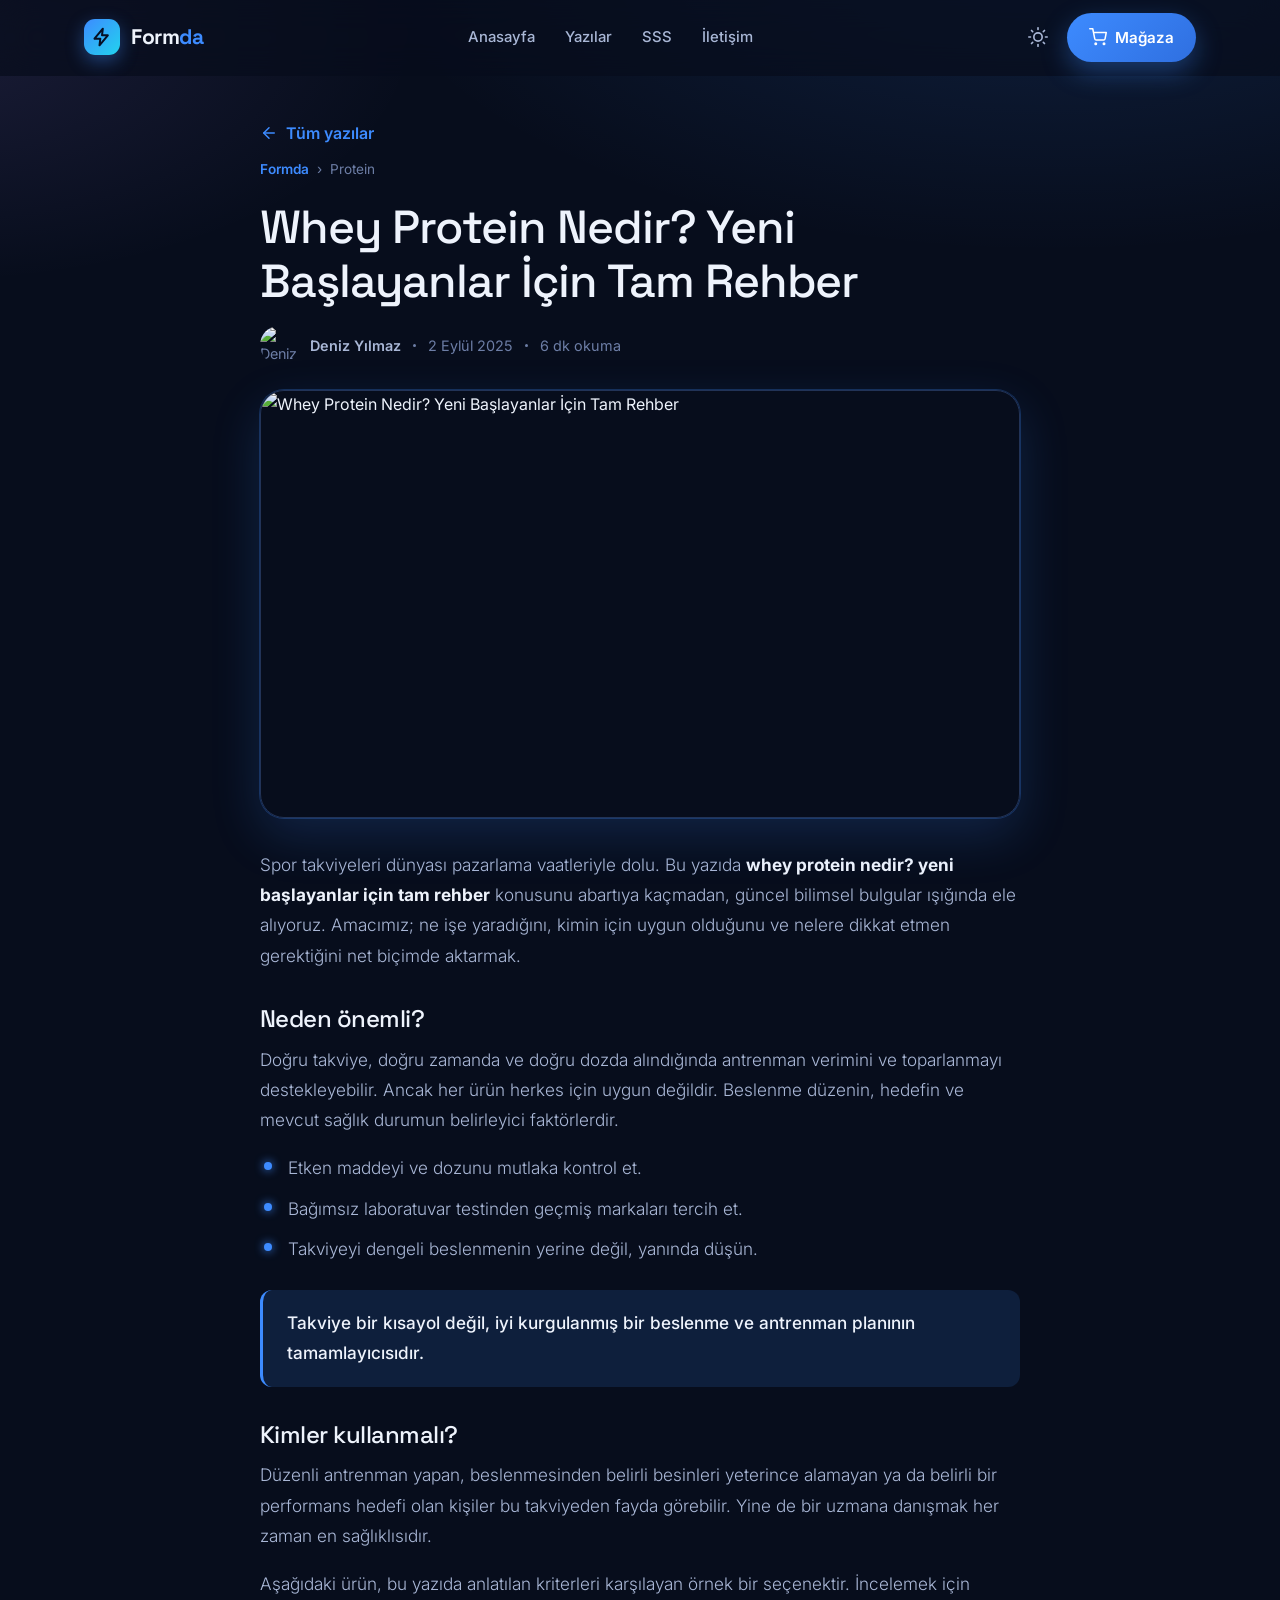
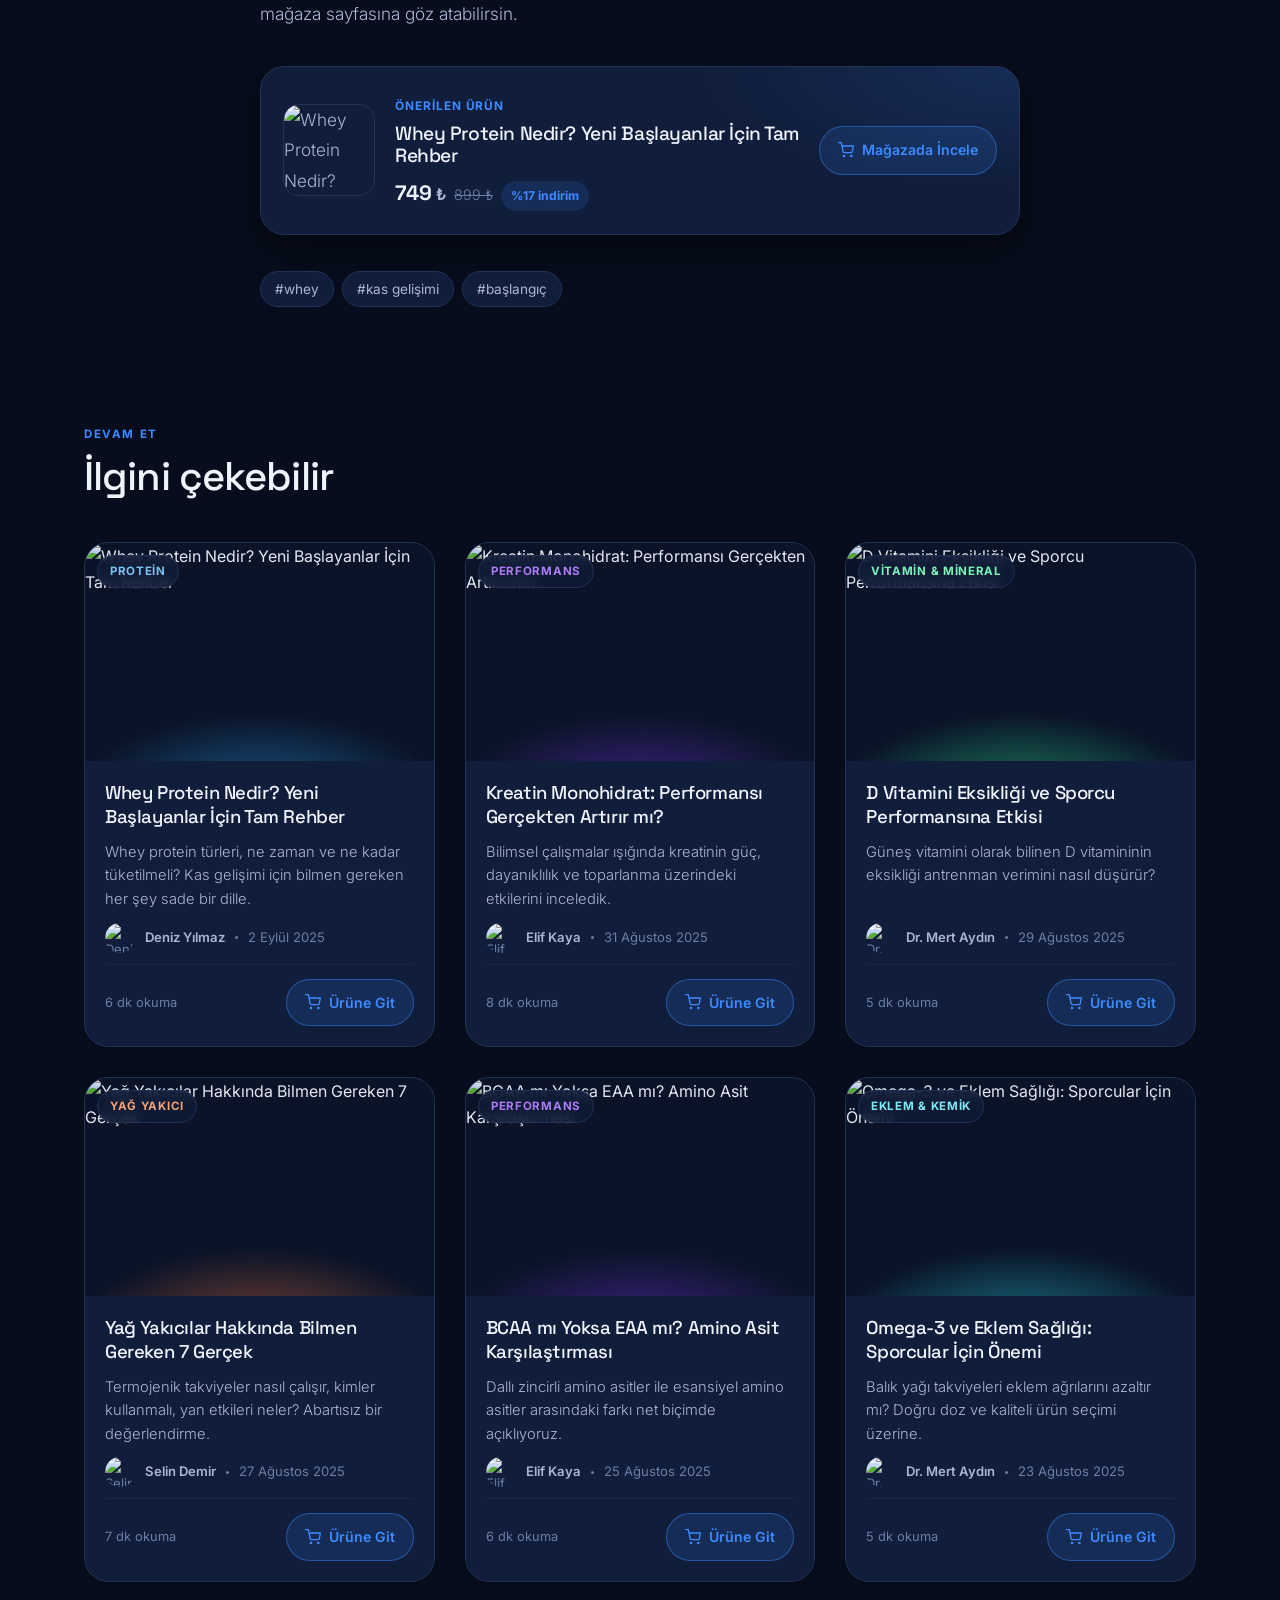
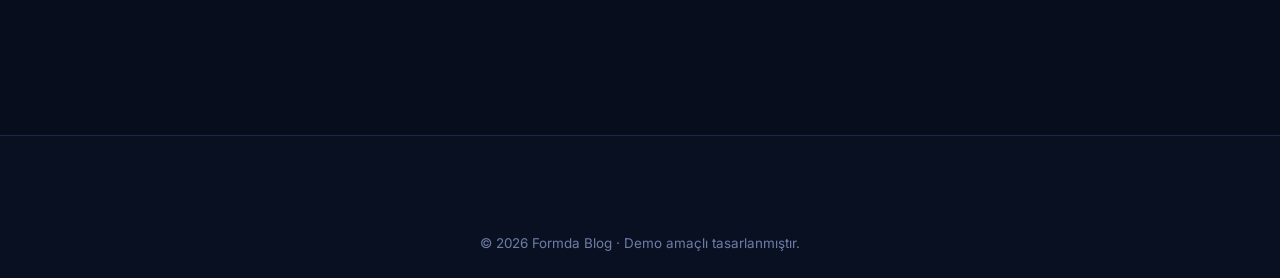
==== commit f27f3cb7: "Tipografiyi inceltip modernlestir - Baslik agirliklari 500'e dusuruldu (hero h1 daha ince, zarif) - " ====
--- a/post.html
+++ b/post.html
@@ -6,7 +6,7 @@
   <title>Yazı — Formda</title>
   <link rel="preconnect" href="https://fonts.googleapis.com">
   <link rel="preconnect" href="https://fonts.gstatic.com" crossorigin>
-  <link href="https://fonts.googleapis.com/css2?family=Inter:wght@400;500;600;700&family=Space+Grotesk:wght@500;600;700&display=swap" rel="stylesheet">
+  <link href="https://fonts.googleapis.com/css2?family=Inter:wght@300;400;500;600&family=Space+Grotesk:wght@400;500;600;700&display=swap" rel="stylesheet">
   <link rel="stylesheet" href="css/style.css">
   <link rel="icon" href="data:image/svg+xml,<svg xmlns='http://www.w3.org/2000/svg' viewBox='0 0 100 100'><text y='.9em' font-size='90'>⚡</text></svg>">
   <style>
@@ -22,7 +22,7 @@
     .article-meta .sep { width: 3px; height: 3px; border-radius: 50%; background: var(--text-mute); }
     .article-hero { position: relative; border-radius: var(--radius-lg); overflow: hidden; box-shadow: var(--glow); margin-bottom: 32px; aspect-ratio: 16/9; border: 1px solid var(--border); }
     .article-hero img { width: 100%; height: 100%; object-fit: cover; }
-    .prose { font-size: 1.06rem; color: var(--text-soft); }
+    .prose { font-size: 1.08rem; color: var(--text-soft); font-weight: 300; line-height: 1.75; }
     .prose h2 { font-size: 1.5rem; color: var(--text); margin: 34px 0 12px; }
     .prose p { margin-bottom: 18px; }
     .prose strong { color: var(--text); }
--- a/css/style.css
+++ b/css/style.css
@@ -88,7 +88,7 @@
   overflow-x: hidden;
 }
 
-h1, h2, h3, h4 { font-family: var(--font-head); line-height: 1.14; font-weight: 600; letter-spacing: -.02em; color: var(--text); }
+h1, h2, h3, h4 { font-family: var(--font-head); line-height: 1.16; font-weight: 500; letter-spacing: -.022em; color: var(--text); }
 img { max-width: 100%; display: block; }
 a { color: inherit; text-decoration: none; }
 button { font-family: inherit; cursor: pointer; border: none; background: none; color: inherit; }
@@ -162,9 +162,9 @@
 .hero-grid { display: grid; grid-template-columns: 1.1fr .9fr; gap: clamp(28px, 5vw, 60px); align-items: center; }
 .eyebrow { display: inline-flex; align-items: center; gap: 9px; padding: 7px 15px; border-radius: var(--radius-pill); background: var(--card); border: 1px solid var(--border); font-family: var(--font-body); font-weight: 600; font-size: .8rem; color: var(--text-soft); margin-bottom: 22px; }
 .eyebrow .dot { width: 8px; height: 8px; border-radius: 50%; background: var(--accent); box-shadow: 0 0 12px var(--accent); }
-.hero h1 { font-size: clamp(2.3rem, 5.4vw, 3.9rem); font-weight: 700; letter-spacing: -.03em; }
-.hero h1 .hl { background: linear-gradient(120deg, var(--brand), var(--accent)); -webkit-background-clip: text; background-clip: text; color: transparent; }
-.hero p.lead { color: var(--text-soft); max-width: 50ch; margin-top: 18px; font-size: clamp(1.02rem, 1.8vw, 1.18rem); }
+.hero h1 { font-size: clamp(2.4rem, 5.6vw, 4.1rem); font-weight: 500; letter-spacing: -.035em; line-height: 1.08; }
+.hero h1 .hl { font-weight: 600; background: linear-gradient(120deg, var(--brand), var(--accent)); -webkit-background-clip: text; background-clip: text; color: transparent; }
+.hero p.lead { color: var(--text-soft); max-width: 52ch; margin-top: 20px; font-size: clamp(1.02rem, 1.7vw, 1.16rem); font-weight: 300; }
 .hero-cta { display: flex; flex-wrap: wrap; gap: 12px; margin-top: 30px; }
 .trust { display: flex; gap: clamp(18px, 3vw, 40px); margin-top: 38px; flex-wrap: wrap; }
 .trust .t .v { font-family: var(--font-head); font-weight: 700; font-size: clamp(1.4rem, 3vw, 1.9rem); background: linear-gradient(120deg, var(--brand), var(--accent)); -webkit-background-clip: text; background-clip: text; color: transparent; }
@@ -189,7 +189,7 @@
 .section-head { display: flex; align-items: flex-end; justify-content: space-between; gap: 20px; margin-bottom: clamp(24px, 4vw, 42px); flex-wrap: wrap; }
 .section-head .st { max-width: 640px; }
 .section-head h2 { font-size: clamp(1.7rem, 3.6vw, 2.5rem); margin-top: 8px; }
-.section-head p { color: var(--text-soft); margin-top: 8px; }
+.section-head p { color: var(--text-soft); margin-top: 8px; font-weight: 300; }
 
 /* ---------- 7. Araç çubuğu ---------- */
 .toolbar { display: flex; gap: 14px; flex-wrap: wrap; align-items: center; justify-content: space-between; margin-bottom: 30px; }
@@ -213,10 +213,10 @@
 .card:hover .card-media img { transform: scale(1.06); }
 .card-cat { position: absolute; z-index: 2; top: 12px; left: 12px; padding: 6px 12px; border-radius: var(--radius-pill); background: color-mix(in srgb, var(--surface) 82%, transparent); backdrop-filter: blur(6px); font-family: var(--font-body); font-size: .72rem; font-weight: 700; letter-spacing: .06em; text-transform: uppercase; color: hsl(var(--hue, 210), 85%, 72%); border: 1px solid var(--border); }
 .card-body { padding: 20px; display: flex; flex-direction: column; gap: 11px; flex: 1; }
-.card h3 { font-size: 1.18rem; line-height: 1.3; }
+.card h3 { font-size: 1.16rem; line-height: 1.32; font-weight: 500; }
 .card:hover h3 a { color: var(--brand); }
 .card h3 a { transition: color .2s; }
-.card .excerpt { color: var(--text-soft); font-size: .92rem; flex: 1; }
+.card .excerpt { color: var(--text-soft); font-size: .92rem; font-weight: 300; line-height: 1.6; flex: 1; }
 .card-foot { display: flex; align-items: center; justify-content: space-between; gap: 12px; padding-top: 14px; border-top: 1px solid var(--border-soft); }
 .card-foot .rt { font-size: .8rem; color: var(--text-mute); }
 
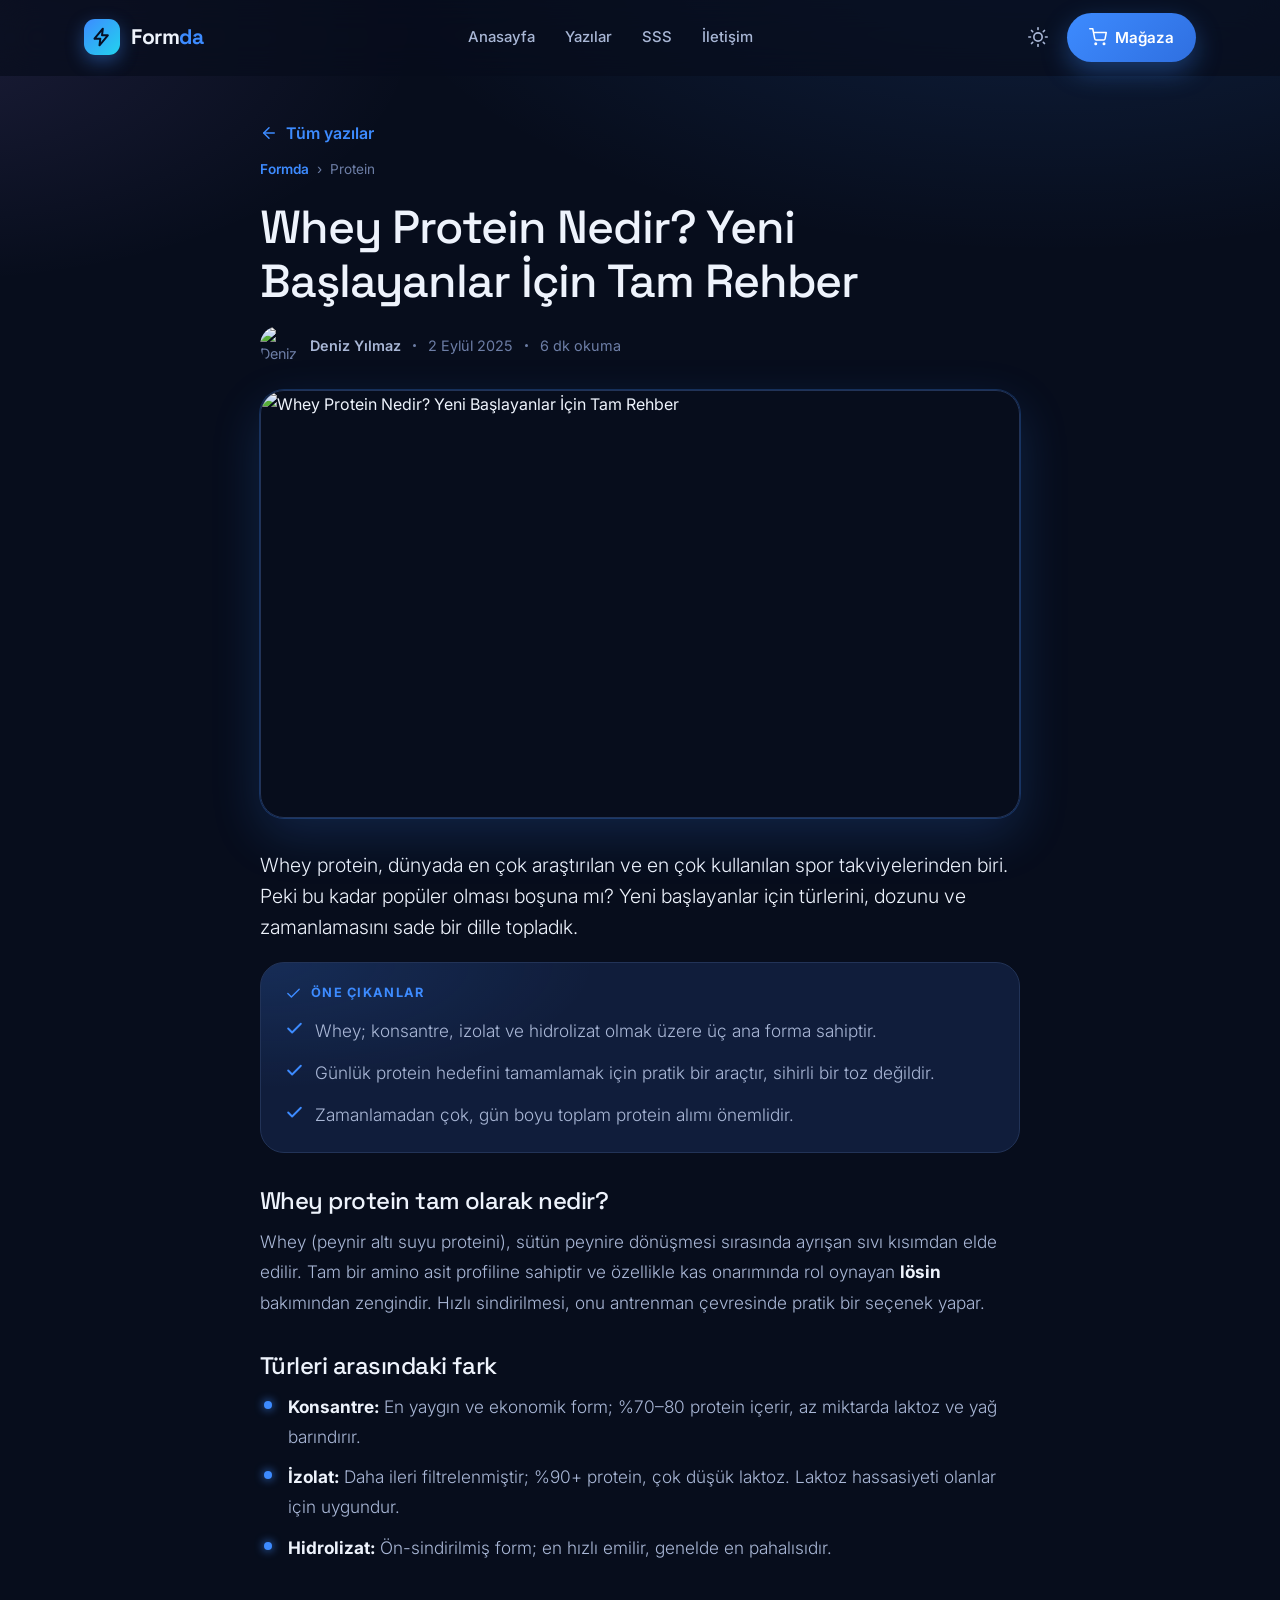
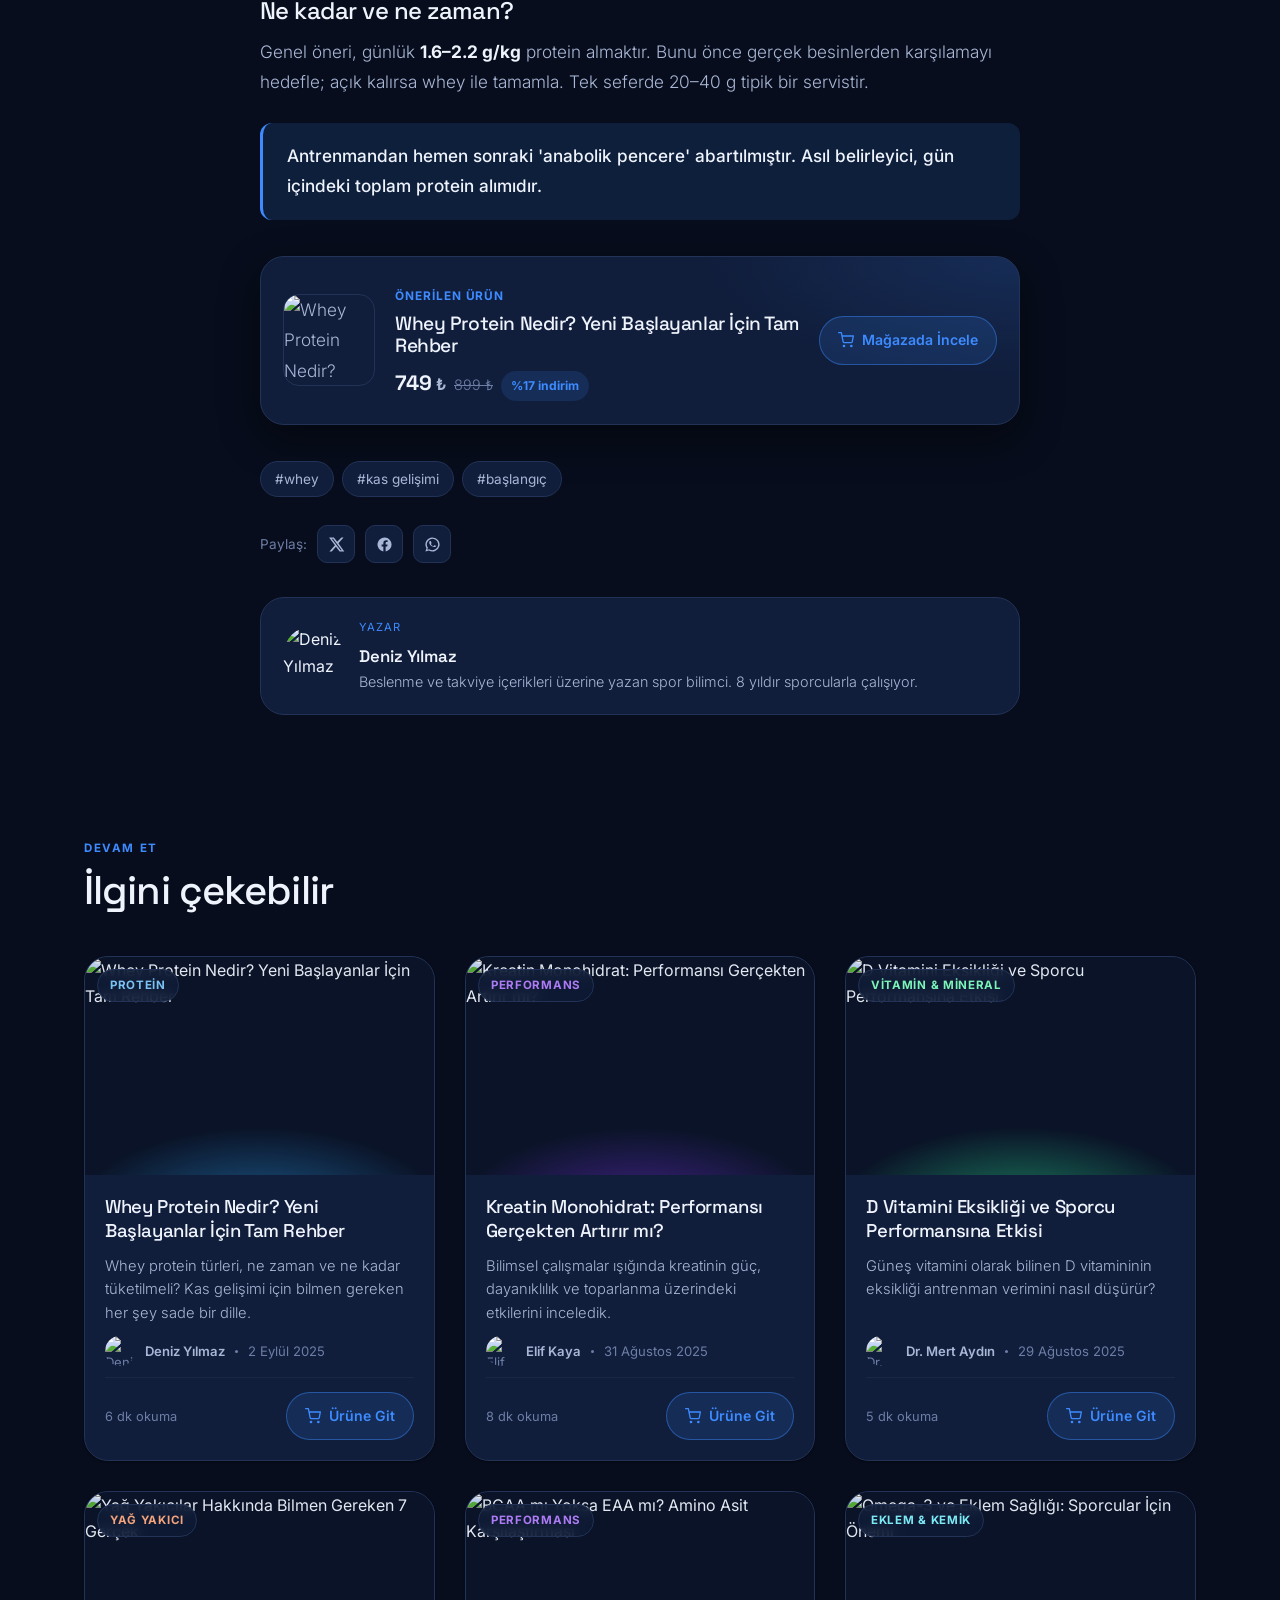
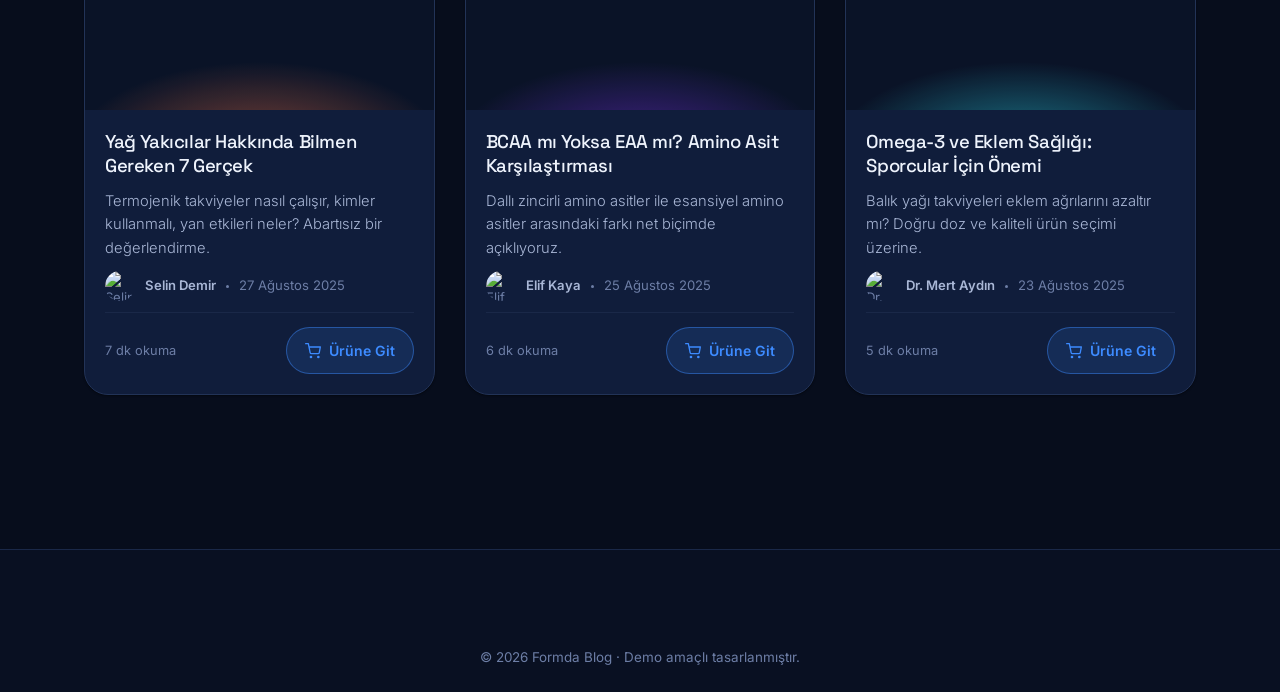
==== commit 7e30f392: "Yazilari zenginlestir: her yaziya ozgun icerik + okuma deneyimi - data.js: 12 yazinin her biri icin " ====
--- a/post.html
+++ b/post.html
@@ -43,9 +43,30 @@
     .tags { display: flex; gap: 8px; flex-wrap: wrap; margin: 28px 0; }
     .tags a { padding: 6px 14px; border-radius: var(--radius-pill); background: var(--card); border: 1px solid var(--border); font-size: .85rem; color: var(--text-soft); }
     .tags a:hover { border-color: var(--brand); color: var(--brand); }
+    /* Zengin içerik öğeleri */
+    .lede { font-size: 1.22rem; line-height: 1.6; color: var(--text); font-weight: 300; margin-bottom: 26px; }
+    .takeaways { border: 1px solid var(--border); border-radius: var(--radius-lg); background: radial-gradient(80% 120% at 0% 0%, var(--brand-soft), transparent 55%), var(--card); padding: 22px 24px; margin: 8px 0 30px; }
+    .takeaways h3 { display: flex; align-items: center; gap: 9px; font-size: .8rem; letter-spacing: .1em; text-transform: uppercase; color: var(--brand); margin-bottom: 14px; font-family: var(--font-body); font-weight: 700; }
+    .takeaways h3 svg { width: 17px; height: 17px; }
+    .takeaways ul { display: grid; gap: 12px; }
+    .takeaways li { position: relative; padding-left: 30px; color: var(--text-soft); font-weight: 300; }
+    .takeaways li svg { position: absolute; left: 0; top: 3px; width: 19px; height: 19px; color: var(--brand); }
+    .progress-bar { position: fixed; top: 0; left: 0; height: 3px; width: 0; z-index: 200; background: linear-gradient(90deg, var(--brand), var(--accent)); transition: width .1s linear; }
+    .author-box { display: flex; gap: 16px; align-items: center; padding: 20px 22px; margin: 34px 0; border: 1px solid var(--border); border-radius: var(--radius-lg); background: var(--card); }
+    .author-box img { width: 60px; height: 60px; border-radius: 50%; object-fit: cover; flex: 0 0 auto; }
+    .author-box .ab-name { font-family: var(--font-head); font-weight: 600; font-size: 1.05rem; }
+    .author-box .ab-role { font-size: .7rem; letter-spacing: .1em; text-transform: uppercase; color: var(--brand); margin-bottom: 6px; }
+    .author-box .ab-bio { font-size: .9rem; color: var(--text-soft); font-weight: 300; }
+    .share { display: flex; align-items: center; gap: 10px; margin: 26px 0 4px; flex-wrap: wrap; }
+    .share span { font-size: .85rem; color: var(--text-mute); }
+    .share a { width: 38px; height: 38px; border-radius: 10px; display: grid; place-items: center; background: var(--card); border: 1px solid var(--border); color: var(--text-soft); transition: all .2s; }
+    .share a:hover { border-color: var(--brand); color: var(--brand); transform: translateY(-2px); }
+    .share svg { width: 17px; height: 17px; }
   </style>
 </head>
 <body>
+
+  <div class="progress-bar" id="progress"></div>
 
   <header class="site-header">
     <div class="container header-inner">
@@ -113,22 +134,27 @@
       var id = Number(params.get("id")) || 1;
       var P = window.SITE_DATA.POSTS;
       var C = window.SITE_DATA.CATEGORIES;
+      var CONTENT = window.SITE_DATA.POST_CONTENT || {};
+      var AUTHORS = window.SITE_DATA.AUTHORS || {};
       var hueOf = function (cid) { var c = C.find(function (x) { return x.id === cid; }); return c ? c.hue : 210; };
       var post = P.find(function (p) { return p.id === id; }) || P[0];
       document.title = post.title + " — Formda";
 
-      var body = [
-        "<p>Spor takviyeleri dünyası pazarlama vaatleriyle dolu. Bu yazıda <strong>" + post.title.toLowerCase() + "</strong> konusunu abartıya kaçmadan, güncel bilimsel bulgular ışığında ele alıyoruz. Amacımız; ne işe yaradığını, kimin için uygun olduğunu ve nelere dikkat etmen gerektiğini net biçimde aktarmak.</p>",
-        "<h2>Neden önemli?</h2>",
-        "<p>Doğru takviye, doğru zamanda ve doğru dozda alındığında antrenman verimini ve toparlanmayı destekleyebilir. Ancak her ürün herkes için uygun değildir. Beslenme düzenin, hedefin ve mevcut sağlık durumun belirleyici faktörlerdir.</p>",
-        "<ul class='dots'><li>Etken maddeyi ve dozunu mutlaka kontrol et.</li><li>Bağımsız laboratuvar testinden geçmiş markaları tercih et.</li><li>Takviyeyi dengeli beslenmenin yerine değil, yanında düşün.</li></ul>",
-        "<blockquote>Takviye bir kısayol değil, iyi kurgulanmış bir beslenme ve antrenman planının tamamlayıcısıdır.</blockquote>",
-        "<h2>Kimler kullanmalı?</h2>",
-        "<p>Düzenli antrenman yapan, beslenmesinden belirli besinleri yeterince alamayan ya da belirli bir performans hedefi olan kişiler bu takviyeden fayda görebilir. Yine de bir uzmana danışmak her zaman en sağlıklısıdır.</p>",
-        "<p>Aşağıdaki ürün, bu yazıda anlatılan kriterleri karşılayan örnek bir seçenektir. İncelemek için mağaza sayfasına göz atabilirsin.</p>"
-      ].join("");
+      var rich = CONTENT[post.id] || {};
+      var intro = rich.intro || post.excerpt;
+      var checkSvg = '<svg viewBox="0 0 24 24" fill="none" stroke="currentColor" stroke-width="2.4" stroke-linecap="round" stroke-linejoin="round"><polyline points="20 6 9 17 4 12"/></svg>';
+
+      var takeaways = (rich.takeaways && rich.takeaways.length)
+        ? '<div class="takeaways"><h3>' + checkSvg.replace('stroke-width="2.4"', 'stroke-width="2"') + ' Öne çıkanlar</h3><ul>' +
+            rich.takeaways.map(function (t) { return '<li>' + checkSvg + t + '</li>'; }).join("") + '</ul></div>'
+        : "";
+
+      var body = '<p class="lede">' + intro + '</p>' + takeaways +
+        (rich.body ? rich.body.join("") :
+          "<p>Bu yazıda " + post.title.toLowerCase() + " konusunu güncel bilimsel bulgular ışığında ele alıyoruz.</p>");
 
       var discount = post.oldPrice ? Math.round((1 - Number(post.price) / Number(post.oldPrice)) * 100) : 0;
+      var authorBio = AUTHORS[post.author] || "";
 
       document.getElementById("article").innerHTML =
         '<a class="back-link" href="index.html#blog"><svg viewBox="0 0 24 24" fill="none" stroke="currentColor" stroke-width="2" stroke-linecap="round" stroke-linejoin="round"><line x1="19" y1="12" x2="5" y2="12"/><polyline points="12 19 5 12 12 5"/></svg> Tüm yazılar</a>' +
@@ -144,7 +170,25 @@
             '<a class="shop-btn" href="' + post.shopUrl + '" data-shop="' + post.title + '"><svg viewBox="0 0 24 24" fill="none" stroke="currentColor" stroke-width="2" stroke-linecap="round" stroke-linejoin="round"><circle cx="9" cy="21" r="1"/><circle cx="20" cy="21" r="1"/><path d="M1 1h4l2.7 13.4a2 2 0 0 0 2 1.6h9.7a2 2 0 0 0 2-1.6L23 6H6"/></svg> Mağazada İncele</a>' +
           "</div>" +
         "</div>" +
-        '<div class="tags">' + post.tags.map(function (t) { return '<a href="index.html#blog">#' + t + "</a>"; }).join("") + "</div>";
+        '<div class="tags">' + post.tags.map(function (t) { return '<a href="index.html#blog">#' + t + "</a>"; }).join("") + "</div>" +
+        '<div class="share"><span>Paylaş:</span>' +
+          '<a href="#" aria-label="X"><svg viewBox="0 0 24 24" fill="currentColor"><path d="M18.9 2H22l-7.3 8.3L23 22h-6.6l-5.2-6.8L5.3 22H2l7.8-8.9L1.5 2h6.8l4.7 6.2L18.9 2zm-1.2 18h1.7L7.1 3.8H5.3L17.7 20z"/></svg></a>' +
+          '<a href="#" aria-label="Facebook"><svg viewBox="0 0 24 24" fill="currentColor"><path d="M22 12a10 10 0 1 0-11.6 9.9v-7H7.9V12h2.5V9.8c0-2.5 1.5-3.9 3.8-3.9 1.1 0 2.2.2 2.2.2v2.5h-1.2c-1.2 0-1.6.75-1.6 1.5V12h2.7l-.4 2.9h-2.3v7A10 10 0 0 0 22 12z"/></svg></a>' +
+          '<a href="#" aria-label="WhatsApp"><svg viewBox="0 0 24 24" fill="currentColor"><path d="M12 2a10 10 0 0 0-8.5 15.2L2 22l4.9-1.4A10 10 0 1 0 12 2zm0 18a8 8 0 0 1-4.1-1.1l-.3-.2-2.9.8.8-2.8-.2-.3A8 8 0 1 1 12 20zm4.4-6c-.2-.1-1.4-.7-1.6-.8-.2-.1-.4-.1-.5.1l-.7.9c-.1.2-.3.2-.5.1a6.5 6.5 0 0 1-3.2-2.8c-.1-.2 0-.4.1-.5l.4-.5.2-.4v-.4L9.6 7.5c-.1-.3-.3-.3-.4-.3H8.7c-.2 0-.4.1-.6.3-.7.7-.9 1.6-.6 2.6.6 1.9 1.9 3.5 3.7 4.5 2.3 1.3 3.2 1.1 4.2.9.6-.1 1.4-.6 1.6-1.2.2-.6.2-1 .1-1.1l-.3-.2z"/></svg></a>' +
+        "</div>" +
+        (authorBio ? '<div class="author-box"><img src="' + post.authorAvatar + '" alt="' + post.author + '"><div><div class="ab-role">Yazar</div><div class="ab-name">' + post.author + '</div><div class="ab-bio">' + authorBio + "</div></div></div>" : "");
+
+      // Okuma ilerleme çubuğu
+      var bar = document.getElementById("progress");
+      var art = document.getElementById("article");
+      function updateProgress() {
+        var top = art.offsetTop;
+        var h = art.offsetHeight - window.innerHeight;
+        var p = h > 0 ? Math.min(1, Math.max(0, (window.scrollY - top) / h)) : 0;
+        bar.style.width = (p * 100) + "%";
+      }
+      window.addEventListener("scroll", updateProgress, { passive: true });
+      updateProgress();
 
       var related = P.filter(function (p) { return p.category === post.category && p.id !== post.id; }).slice(0, 3);
       if (related.length < 3) related = related.concat(P.filter(function (p) { return p.id !== post.id && related.indexOf(p) === -1; })).slice(0, 3);
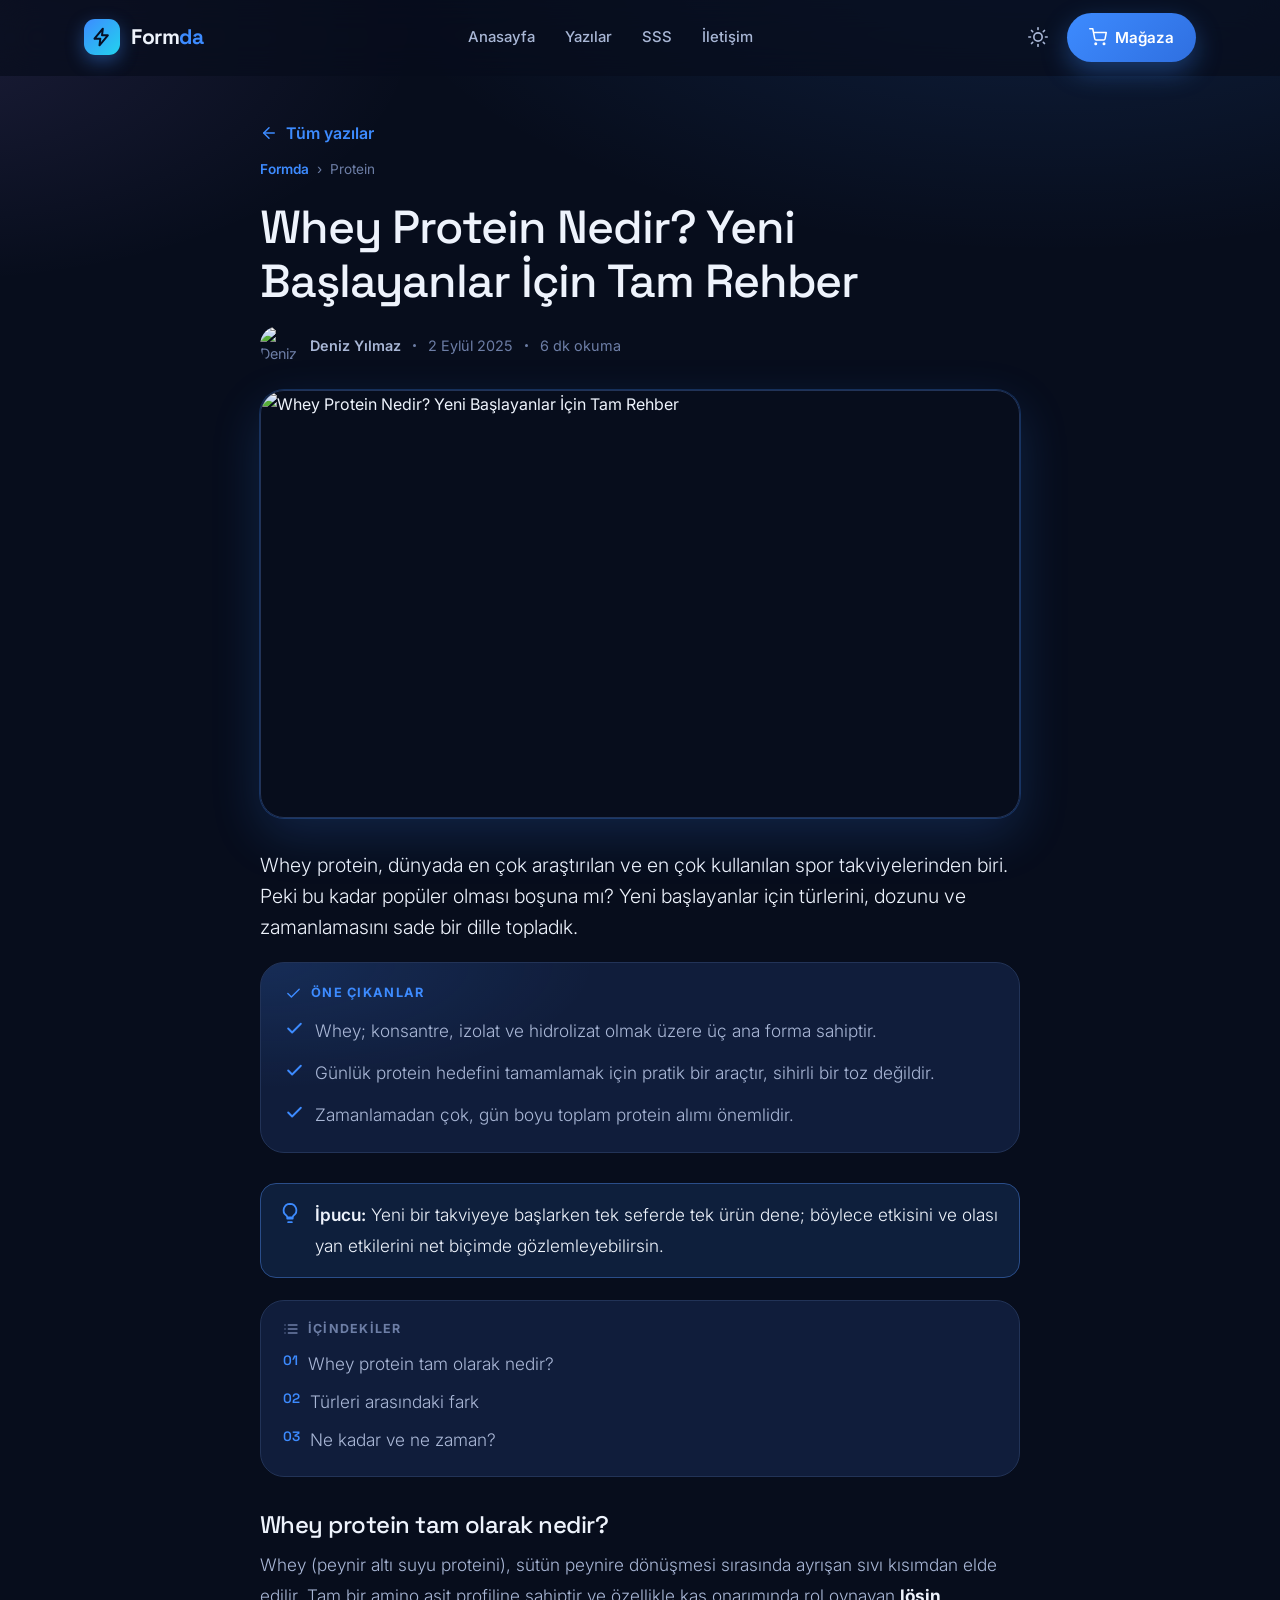
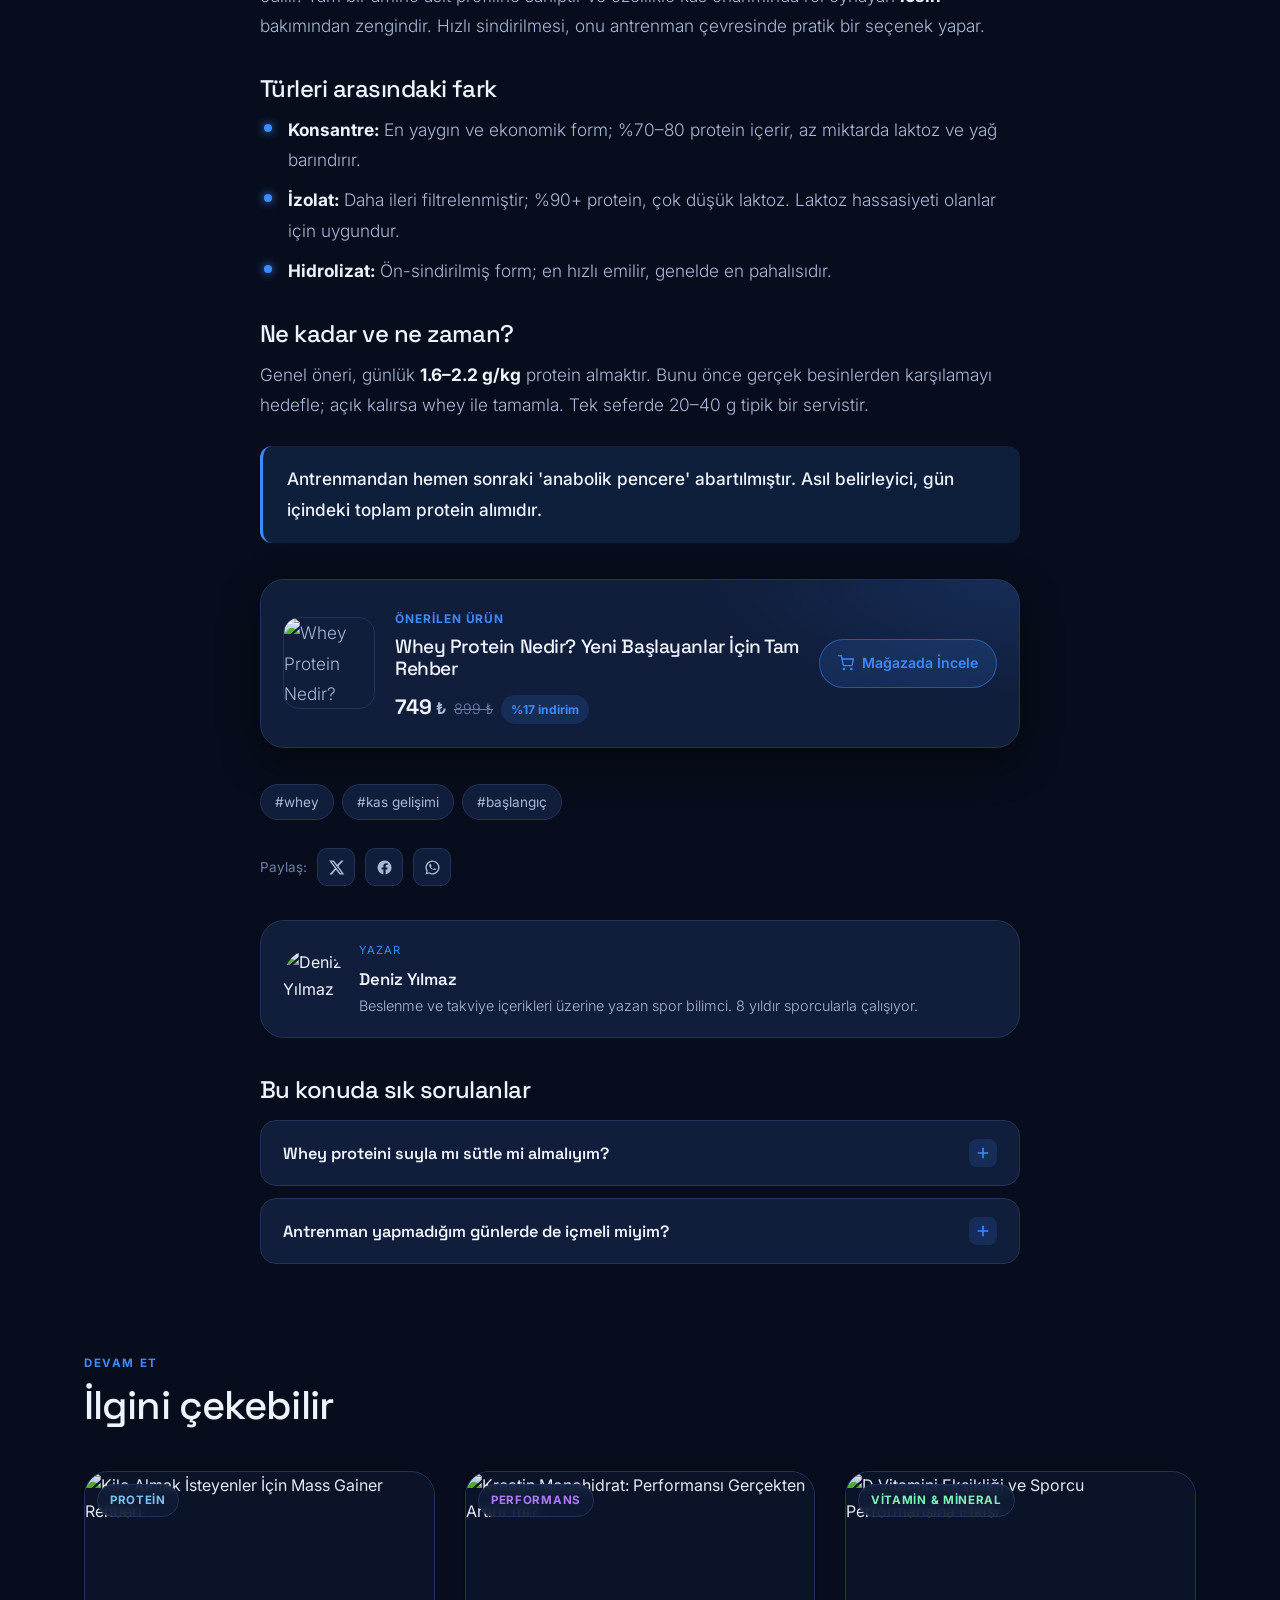
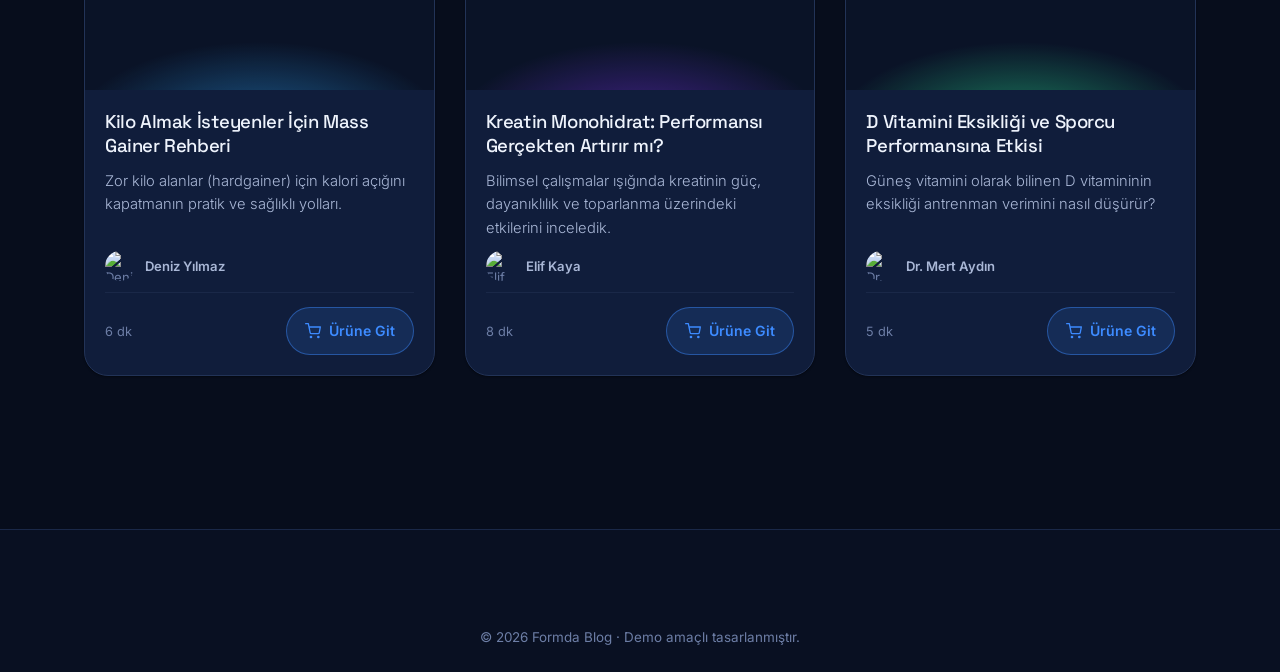
==== commit da0ae186: "Yazilari daha da zenginlestir: TOC, ipucu kutusu, yazi-ici SSS - Otomatik Icindekiler (TOC): bolum b" ====
--- a/post.html
+++ b/post.html
@@ -62,6 +62,23 @@
     .share a { width: 38px; height: 38px; border-radius: 10px; display: grid; place-items: center; background: var(--card); border: 1px solid var(--border); color: var(--text-soft); transition: all .2s; }
     .share a:hover { border-color: var(--brand); color: var(--brand); transform: translateY(-2px); }
     .share svg { width: 17px; height: 17px; }
+    /* İçindekiler */
+    .toc { border: 1px solid var(--border); border-radius: var(--radius-lg); background: var(--card); padding: 20px 22px; margin: 0 0 30px; }
+    .toc h3 { display: flex; align-items: center; gap: 9px; font-size: .78rem; letter-spacing: .1em; text-transform: uppercase; color: var(--text-mute); margin-bottom: 12px; font-family: var(--font-body); font-weight: 700; }
+    .toc h3 svg { width: 16px; height: 16px; }
+    .toc ol { counter-reset: toc; display: grid; gap: 8px; }
+    .toc li { counter-increment: toc; }
+    .toc a { display: flex; gap: 10px; color: var(--text-soft); font-weight: 300; transition: color .2s; }
+    .toc a::before { content: counter(toc, decimal-leading-zero); color: var(--brand); font-family: var(--font-head); font-weight: 600; font-size: .85rem; }
+    .toc a:hover { color: var(--brand); }
+    /* İpucu kutusu */
+    .callout { display: flex; gap: 14px; padding: 16px 18px; margin: 22px 0; border-radius: var(--radius); background: var(--brand-soft); border: 1px solid color-mix(in srgb, var(--brand) 30%, var(--border)); }
+    .callout svg { width: 22px; height: 22px; color: var(--brand); flex: 0 0 auto; margin-top: 2px; }
+    .callout p { margin: 0; color: var(--text); font-weight: 300; }
+    .callout b { font-weight: 600; }
+    /* Yazı içi SSS başlığı */
+    .post-faq-title { font-family: var(--font-head); font-weight: 500; font-size: 1.5rem; margin: 38px 0 16px; }
+    .prose h2 { scroll-margin-top: 90px; }
   </style>
 </head>
 <body>
@@ -110,7 +127,7 @@
         <div class="section-head">
           <div class="st"><span class="kicker">Devam et</span><h2>İlgini çekebilir</h2></div>
         </div>
-        <div class="posts-grid" id="posts"></div>
+        <div class="posts-grid" id="related"></div>
       </div>
     </section>
   </main>
@@ -149,7 +166,8 @@
             rich.takeaways.map(function (t) { return '<li>' + checkSvg + t + '</li>'; }).join("") + '</ul></div>'
         : "";
 
-      var body = '<p class="lede">' + intro + '</p>' + takeaways +
+      var callout = '<div class="callout"><svg viewBox="0 0 24 24" fill="none" stroke="currentColor" stroke-width="2" stroke-linecap="round" stroke-linejoin="round"><path d="M9 18h6M10 22h4M12 2a7 7 0 0 0-4 12.7c.6.5 1 1.3 1 2.1h6c0-.8.4-1.6 1-2.1A7 7 0 0 0 12 2z"/></svg><p><b>İpucu:</b> Yeni bir takviyeye başlarken tek seferde tek ürün dene; böylece etkisini ve olası yan etkilerini net biçimde gözlemleyebilirsin.</p></div>';
+      var body = '<p class="lede">' + intro + '</p>' + takeaways + callout +
         (rich.body ? rich.body.join("") :
           "<p>Bu yazıda " + post.title.toLowerCase() + " konusunu güncel bilimsel bulgular ışığında ele alıyoruz.</p>");
 
@@ -178,6 +196,38 @@
         "</div>" +
         (authorBio ? '<div class="author-box"><img src="' + post.authorAvatar + '" alt="' + post.author + '"><div><div class="ab-role">Yazar</div><div class="ab-name">' + post.author + '</div><div class="ab-bio">' + authorBio + "</div></div></div>" : "");
 
+      // İçindekiler (TOC) — bölüm başlıklarından otomatik üret
+      var prose = document.querySelector(".prose");
+      var heads = prose ? prose.querySelectorAll("h2") : [];
+      if (heads.length > 1) {
+        var toc = '<div class="toc"><h3><svg viewBox="0 0 24 24" fill="none" stroke="currentColor" stroke-width="2" stroke-linecap="round" stroke-linejoin="round"><line x1="8" y1="6" x2="21" y2="6"/><line x1="8" y1="12" x2="21" y2="12"/><line x1="8" y1="18" x2="21" y2="18"/><line x1="3" y1="6" x2="3.01" y2="6"/><line x1="3" y1="12" x2="3.01" y2="12"/><line x1="3" y1="18" x2="3.01" y2="18"/></svg> İçindekiler</h3><ol>';
+        heads.forEach(function (h, i) {
+          var slug = "bolum-" + (i + 1);
+          h.id = slug;
+          toc += '<li><a href="#' + slug + '">' + h.textContent + "</a></li>";
+        });
+        toc += "</ol></div>";
+        var firstH2 = heads[0];
+        firstH2.insertAdjacentHTML("beforebegin", toc);
+      }
+
+      // Yazı içi mini SSS
+      var pFaq = (window.SITE_DATA.POST_FAQ || {})[post.id];
+      if (pFaq && pFaq.length) {
+        var plus = '<span class="ic"><svg viewBox="0 0 24 24" fill="none" stroke="currentColor" stroke-width="2.4" stroke-linecap="round"><line x1="12" y1="5" x2="12" y2="19"/><line x1="5" y1="12" x2="19" y2="12"/></svg></span>';
+        var faqHTML = '<h2 class="post-faq-title">Bu konuda sık sorulanlar</h2><div class="faq" id="postFaq">' +
+          pFaq.map(function (f) { return '<div class="faq-item"><button class="faq-q">' + f.q + plus + '</button><div class="faq-a"><p>' + f.a + "</p></div></div>"; }).join("") + "</div>";
+        document.getElementById("article").insertAdjacentHTML("beforeend", faqHTML);
+        var pf = document.getElementById("postFaq");
+        pf.addEventListener("click", function (e) {
+          var q = e.target.closest(".faq-q");
+          if (!q) return;
+          var item = q.parentElement, ans = item.querySelector(".faq-a"), open = item.classList.contains("open");
+          pf.querySelectorAll(".faq-item.open").forEach(function (el) { el.classList.remove("open"); el.querySelector(".faq-a").style.maxHeight = null; });
+          if (!open) { item.classList.add("open"); ans.style.maxHeight = ans.scrollHeight + "px"; }
+        });
+      }
+
       // Okuma ilerleme çubuğu
       var bar = document.getElementById("progress");
       var art = document.getElementById("article");
@@ -193,7 +243,7 @@
       var related = P.filter(function (p) { return p.category === post.category && p.id !== post.id; }).slice(0, 3);
       if (related.length < 3) related = related.concat(P.filter(function (p) { return p.id !== post.id && related.indexOf(p) === -1; })).slice(0, 3);
 
-      document.getElementById("posts").innerHTML = related.map(function (p) {
+      document.getElementById("related").innerHTML = related.map(function (p) {
         return '<article class="card reveal in" style="--hue:' + hueOf(p.category) + '">' +
           '<a class="card-media" href="post.html?id=' + p.id + '"><span class="card-cat">' + p.categoryLabel + '</span><img src="' + p.image + '" alt="' + p.title + '" loading="lazy"></a>' +
           '<div class="card-body"><h3><a href="post.html?id=' + p.id + '">' + p.title + '</a></h3>' +
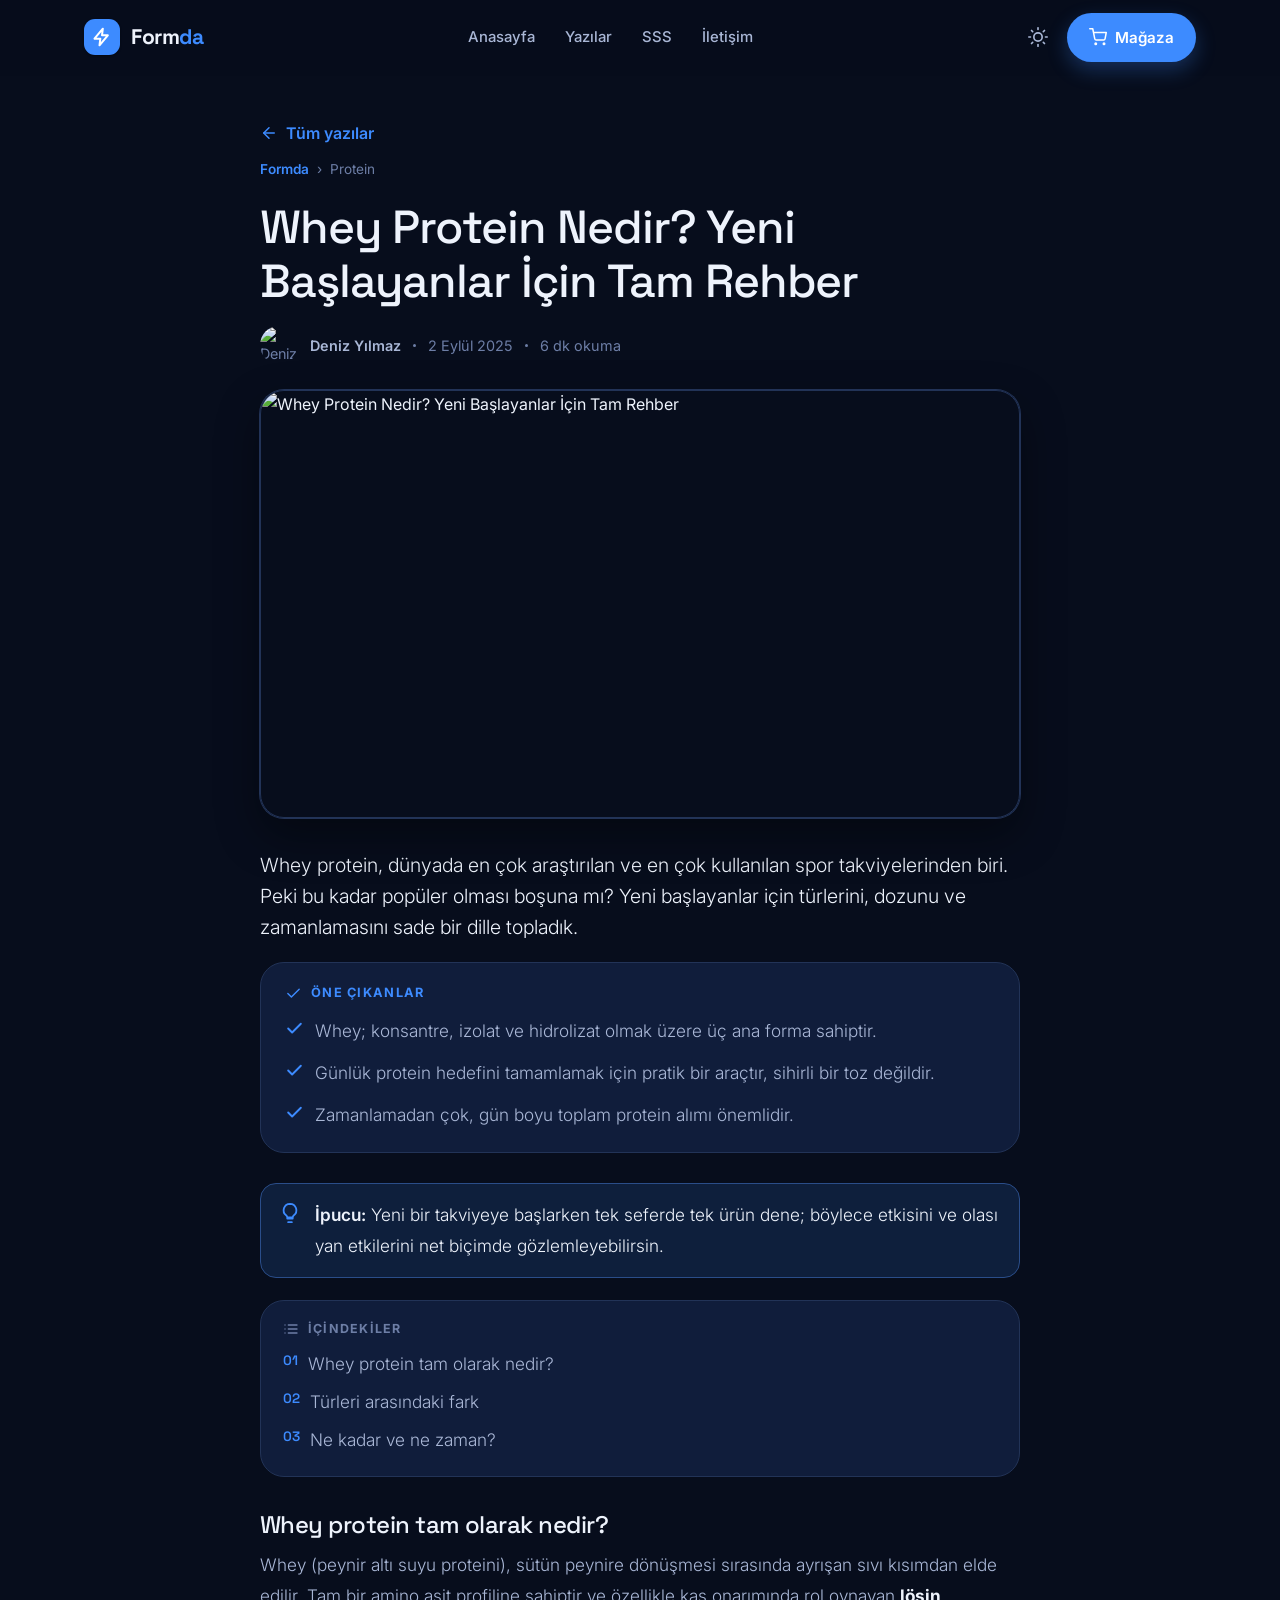
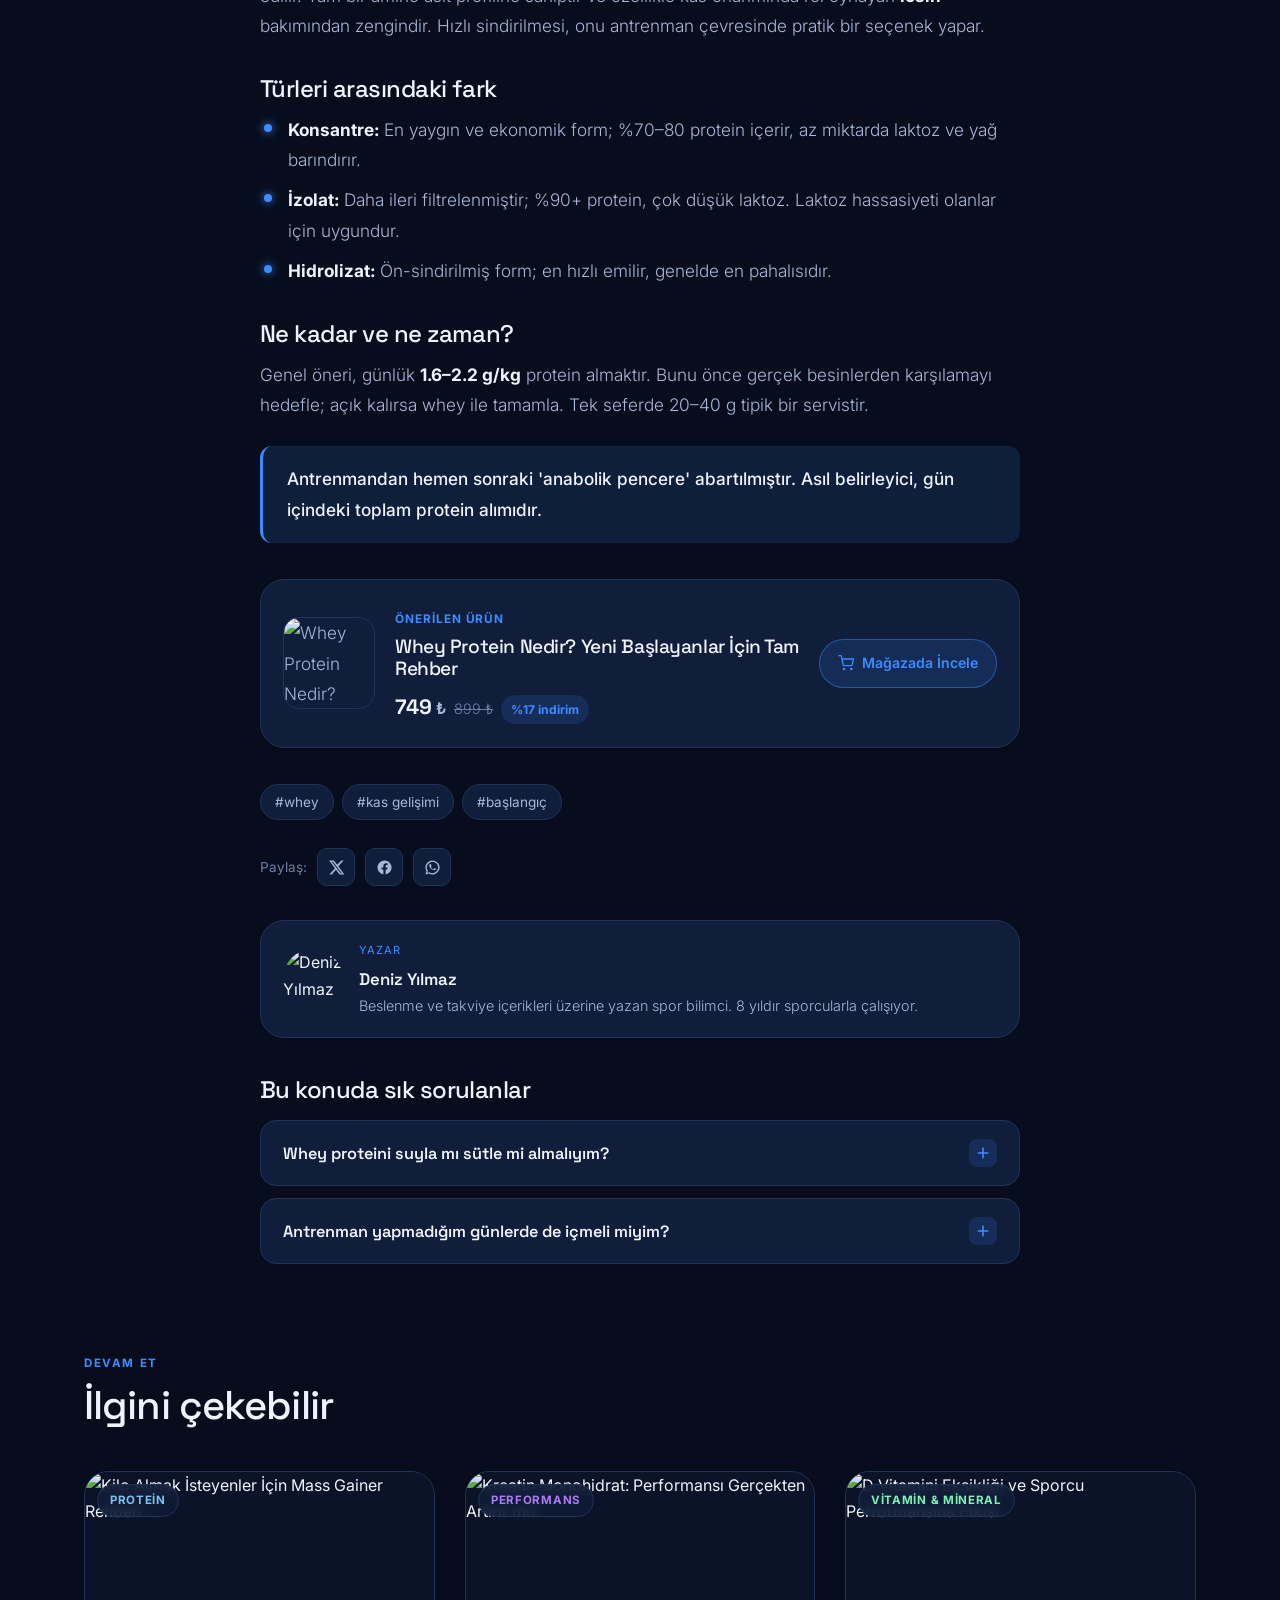
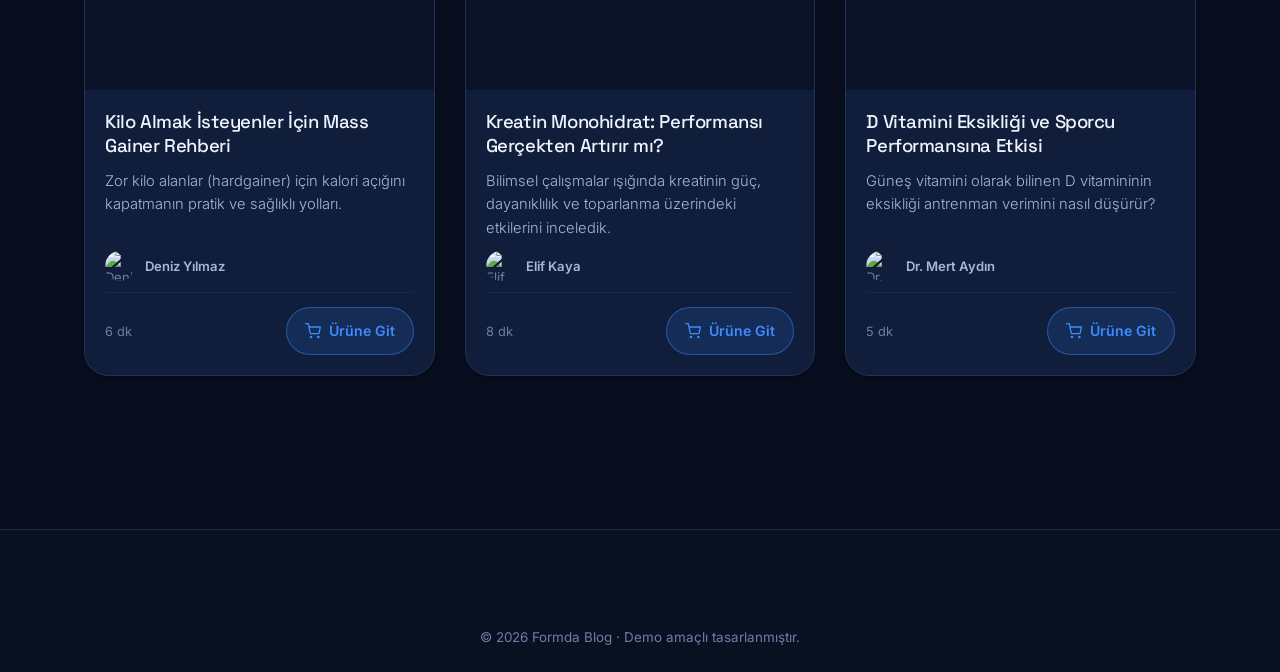
==== commit 37537123: "Mobil arama duzeltmesi, net renkler ve 3 stat - Mobil: arama kutusu kolon duzeninde flex-basis'i yuk" ====
--- a/post.html
+++ b/post.html
@@ -30,7 +30,7 @@
     .prose ul.dots li { position: relative; padding-left: 28px; }
     .prose ul.dots li::before { content: ""; position: absolute; left: 4px; top: 9px; width: 8px; height: 8px; border-radius: 50%; background: var(--brand); box-shadow: 0 0 10px var(--brand); }
     blockquote { margin: 26px 0; padding: 18px 24px; border-left: 3px solid var(--brand); background: var(--brand-soft); border-radius: 12px; color: var(--text); font-weight: 500; }
-    .product-cta { display: flex; gap: 20px; align-items: center; flex-wrap: wrap; padding: 22px; margin: 36px 0; border: 1px solid var(--border); border-radius: var(--radius-lg); background: radial-gradient(70% 120% at 100% 0%, var(--brand-soft), transparent 60%), var(--card); box-shadow: var(--shadow-md); }
+    .product-cta { display: flex; gap: 20px; align-items: center; flex-wrap: wrap; padding: 22px; margin: 36px 0; border: 1px solid var(--border); border-radius: var(--radius-lg); background: var(--card); box-shadow: var(--shadow-sm); }
     .product-cta img.pimg { width: 92px; height: 92px; border-radius: var(--radius); object-fit: cover; border: 1px solid var(--border); }
     .product-cta .pc-info { flex: 1 1 220px; }
     .product-cta .pc-info .k { font-size: .74rem; color: var(--brand); font-weight: 700; text-transform: uppercase; letter-spacing: .08em; }
@@ -45,13 +45,13 @@
     .tags a:hover { border-color: var(--brand); color: var(--brand); }
     /* Zengin içerik öğeleri */
     .lede { font-size: 1.22rem; line-height: 1.6; color: var(--text); font-weight: 300; margin-bottom: 26px; }
-    .takeaways { border: 1px solid var(--border); border-radius: var(--radius-lg); background: radial-gradient(80% 120% at 0% 0%, var(--brand-soft), transparent 55%), var(--card); padding: 22px 24px; margin: 8px 0 30px; }
+    .takeaways { border: 1px solid var(--border); border-radius: var(--radius-lg); background: var(--card); padding: 22px 24px; margin: 8px 0 30px; }
     .takeaways h3 { display: flex; align-items: center; gap: 9px; font-size: .8rem; letter-spacing: .1em; text-transform: uppercase; color: var(--brand); margin-bottom: 14px; font-family: var(--font-body); font-weight: 700; }
     .takeaways h3 svg { width: 17px; height: 17px; }
     .takeaways ul { display: grid; gap: 12px; }
     .takeaways li { position: relative; padding-left: 30px; color: var(--text-soft); font-weight: 300; }
     .takeaways li svg { position: absolute; left: 0; top: 3px; width: 19px; height: 19px; color: var(--brand); }
-    .progress-bar { position: fixed; top: 0; left: 0; height: 3px; width: 0; z-index: 200; background: linear-gradient(90deg, var(--brand), var(--accent)); transition: width .1s linear; }
+    .progress-bar { position: fixed; top: 0; left: 0; height: 3px; width: 0; z-index: 200; background: var(--brand); transition: width .1s linear; }
     .author-box { display: flex; gap: 16px; align-items: center; padding: 20px 22px; margin: 34px 0; border: 1px solid var(--border); border-radius: var(--radius-lg); background: var(--card); }
     .author-box img { width: 60px; height: 60px; border-radius: 50%; object-fit: cover; flex: 0 0 auto; }
     .author-box .ab-name { font-family: var(--font-head); font-weight: 600; font-size: 1.05rem; }
--- a/css/style.css
+++ b/css/style.css
@@ -28,7 +28,7 @@
   --shadow-sm: 0 1px 2px rgba(0, 0, 0, .4);
   --shadow-md: 0 14px 40px rgba(0, 0, 0, .45);
   --shadow-lg: 0 30px 80px rgba(0, 0, 0, .6);
-  --glow: 0 0 0 1px rgba(61, 139, 255, .25), 0 18px 50px rgba(61, 139, 255, .18);
+  --glow: 0 0 0 1px var(--border), 0 18px 44px rgba(0, 0, 0, .4);
 
   --radius-sm: 12px;
   --radius: 16px;
@@ -48,13 +48,13 @@
 
 /* Açık tema (opsiyonel toggle) */
 :root[data-theme="light"] {
-  --bg: #f4f7fc;
-  --bg-2: #eef3fb;
+  --bg: #f5f6f8;
+  --bg-2: #eef0f3;
   --surface: #ffffff;
   --card: #ffffff;
-  --card-hi: #f4f8ff;
-  --border: #dbe4f2;
-  --border-soft: #e6ecf6;
+  --card-hi: #f5f6f8;
+  --border: #e4e7ec;
+  --border-soft: #eceef2;
   --text: #0d1a33;
   --text-soft: #47597a;
   --text-mute: #8494b3;
@@ -64,7 +64,7 @@
   --shadow-sm: 0 1px 2px rgba(20, 35, 60, .06), 0 2px 8px rgba(20, 35, 60, .05);
   --shadow-md: 0 14px 40px rgba(20, 35, 60, .1);
   --shadow-lg: 0 30px 80px rgba(20, 35, 60, .14);
-  --glow: 0 0 0 1px rgba(47, 111, 224, .18), 0 18px 50px rgba(47, 111, 224, .12);
+  --glow: 0 0 0 1px var(--border), 0 18px 44px rgba(20, 35, 60, .12);
   color-scheme: light;
 }
 
@@ -75,11 +75,7 @@
 
 body {
   font-family: var(--font-body);
-  background:
-    radial-gradient(90% 60% at 82% -8%, rgba(61, 139, 255, .16), transparent 60%),
-    radial-gradient(70% 50% at -6% 4%, rgba(167, 139, 250, .12), transparent 55%),
-    var(--bg);
-  background-attachment: fixed;
+  background: var(--bg);
   color: var(--text);
   line-height: 1.65;
   -webkit-font-smoothing: antialiased;
@@ -107,8 +103,8 @@
 /* ---------- 3. Butonlar ---------- */
 .btn { display: inline-flex; align-items: center; justify-content: center; gap: 8px; padding: 12px 22px; border-radius: var(--radius-pill); font-family: var(--font-body); font-weight: 600; font-size: .95rem; transition: transform .2s var(--ease), box-shadow .2s, background .2s, filter .2s, border-color .2s; white-space: nowrap; }
 .btn svg { width: 18px; height: 18px; }
-.btn-primary { background: linear-gradient(135deg, var(--brand), var(--brand-strong)); color: #fff; box-shadow: 0 10px 26px rgba(61, 139, 255, .35); }
-.btn-primary:hover { filter: brightness(1.07); transform: translateY(-2px); box-shadow: 0 14px 34px rgba(61, 139, 255, .48); }
+.btn-primary { background: var(--brand); color: #fff; box-shadow: 0 8px 20px rgba(61, 139, 255, .28); }
+.btn-primary:hover { background: var(--brand-strong); transform: translateY(-2px); box-shadow: 0 12px 26px rgba(61, 139, 255, .35); }
 .btn-primary:active { transform: translateY(0); }
 .btn-ghost { background: var(--card); border: 1px solid var(--border); color: var(--text); }
 .btn-ghost:hover { border-color: var(--brand); background: var(--card-hi); }
@@ -127,7 +123,7 @@
 .header-inner { display: flex; align-items: center; justify-content: space-between; gap: 20px; width: 100%; }
 
 .logo { display: flex; align-items: center; gap: 11px; font-family: var(--font-head); font-weight: 700; font-size: 1.32rem; letter-spacing: -.02em; }
-.logo-mark { width: 36px; height: 36px; border-radius: 11px; display: grid; place-items: center; background: linear-gradient(135deg, var(--brand), var(--accent)); color: #061024; box-shadow: 0 6px 18px rgba(61, 139, 255, .4); }
+.logo-mark { width: 36px; height: 36px; border-radius: 11px; display: grid; place-items: center; background: var(--brand); color: #fff; box-shadow: var(--shadow-sm); }
 .logo-mark svg { width: 20px; height: 20px; }
 .logo span b { color: var(--brand); }
 
@@ -160,21 +156,21 @@
 main { padding-top: var(--header-h); }
 .hero { position: relative; overflow: hidden; padding: clamp(48px, 7vw, 100px) 0 clamp(40px, 5vw, 72px); }
 .hero-grid { display: grid; grid-template-columns: 1.1fr .9fr; gap: clamp(28px, 5vw, 60px); align-items: center; }
+.eyebrow .dot { box-shadow: none; }
 .eyebrow { display: inline-flex; align-items: center; gap: 9px; padding: 7px 15px; border-radius: var(--radius-pill); background: var(--card); border: 1px solid var(--border); font-family: var(--font-body); font-weight: 600; font-size: .8rem; color: var(--text-soft); margin-bottom: 22px; }
 .eyebrow .dot { width: 8px; height: 8px; border-radius: 50%; background: var(--accent); box-shadow: 0 0 12px var(--accent); }
 .hero h1 { font-size: clamp(2.4rem, 5.6vw, 4.1rem); font-weight: 500; letter-spacing: -.035em; line-height: 1.08; }
-.hero h1 .hl { font-weight: 600; background: linear-gradient(120deg, var(--brand), var(--accent)); -webkit-background-clip: text; background-clip: text; color: transparent; }
+.hero h1 .hl { font-weight: 600; color: var(--brand); }
 .hero p.lead { color: var(--text-soft); max-width: 52ch; margin-top: 20px; font-size: clamp(1.02rem, 1.7vw, 1.16rem); font-weight: 300; }
 .hero-cta { display: flex; flex-wrap: wrap; gap: 12px; margin-top: 30px; }
 .trust { display: flex; gap: clamp(18px, 3vw, 40px); margin-top: 38px; flex-wrap: wrap; }
-.trust .t .v { font-family: var(--font-head); font-weight: 700; font-size: clamp(1.4rem, 3vw, 1.9rem); background: linear-gradient(120deg, var(--brand), var(--accent)); -webkit-background-clip: text; background-clip: text; color: transparent; }
+.trust .t .v { font-family: var(--font-head); font-weight: 700; font-size: clamp(1.4rem, 3vw, 1.9rem); color: var(--brand); }
 .trust .t .l { font-size: .8rem; color: var(--text-mute); }
 
 /* Hero görsel — parıltılı ürün kartı */
 .hero-visual { position: relative; }
-.hero-orb { position: relative; border-radius: var(--radius-lg); overflow: hidden; aspect-ratio: 4/5; background: radial-gradient(120% 90% at 50% 10%, rgba(61,139,255,.35), transparent 60%), linear-gradient(160deg, var(--surface), var(--bg-2)); border: 1px solid var(--border); box-shadow: var(--glow); }
-.hero-orb img { width: 100%; height: 100%; object-fit: cover; mix-blend-mode: luminosity; opacity: .92; }
-.hero-orb::after { content: ""; position: absolute; inset: 0; background: radial-gradient(70% 50% at 50% 100%, rgba(34,211,238,.28), transparent 60%); }
+.hero-orb { position: relative; border-radius: var(--radius-lg); overflow: hidden; aspect-ratio: 4/5; background: var(--card); border: 1px solid var(--border); box-shadow: var(--shadow-md); }
+.hero-orb img { width: 100%; height: 100%; object-fit: cover; }
 .hero-chip { position: absolute; z-index: 2; display: flex; align-items: center; gap: 11px; padding: 12px 15px; border-radius: 14px; background: color-mix(in srgb, var(--surface) 82%, transparent); backdrop-filter: blur(10px); border: 1px solid var(--border); box-shadow: var(--shadow-md); }
 .hero-chip .ic { width: 38px; height: 38px; border-radius: 10px; display: grid; place-items: center; background: var(--brand-soft); color: var(--brand); }
 .hero-chip .ic svg { width: 20px; height: 20px; }
@@ -201,15 +197,14 @@
 .chips { display: flex; gap: 8px; flex-wrap: wrap; }
 .chip { padding: 9px 16px; border-radius: var(--radius-pill); font-size: .9rem; font-weight: 500; background: var(--card); border: 1px solid var(--border); color: var(--text-soft); transition: all .2s var(--ease); }
 .chip:hover { border-color: var(--brand); color: var(--text); }
-.chip.active { background: linear-gradient(135deg, var(--brand), var(--brand-strong)); border-color: transparent; color: #fff; box-shadow: 0 8px 20px rgba(61,139,255,.35); }
+.chip.active { background: var(--brand); border-color: var(--brand); color: #fff; }
 
 /* ---------- 8. Kart grid (parıltılı) ---------- */
 .posts-grid { display: grid; grid-template-columns: repeat(auto-fill, minmax(300px, 1fr)); gap: var(--gap); }
 .card { display: flex; flex-direction: column; background: var(--card); border: 1px solid var(--border); border-radius: var(--radius-lg); overflow: hidden; box-shadow: var(--shadow-sm); transition: transform .35s var(--ease), box-shadow .35s, border-color .35s; }
 .card:hover { transform: translateY(-6px); border-color: color-mix(in srgb, var(--brand) 45%, var(--border)); box-shadow: var(--glow); }
 .card-media { position: relative; aspect-ratio: 16/10; overflow: hidden; background: var(--bg-2); }
-.card-media::before { content: ""; position: absolute; inset: 0; z-index: 1; background: radial-gradient(90% 70% at 50% 120%, hsla(var(--hue, 210), 90%, 55%, .5), transparent 60%); mix-blend-mode: screen; transition: opacity .4s; }
-.card-media img { width: 100%; height: 100%; object-fit: cover; transition: transform .6s var(--ease); opacity: .95; }
+.card-media img { width: 100%; height: 100%; object-fit: cover; transition: transform .6s var(--ease); }
 .card:hover .card-media img { transform: scale(1.06); }
 .card-cat { position: absolute; z-index: 2; top: 12px; left: 12px; padding: 6px 12px; border-radius: var(--radius-pill); background: color-mix(in srgb, var(--surface) 82%, transparent); backdrop-filter: blur(6px); font-family: var(--font-body); font-size: .72rem; font-weight: 700; letter-spacing: .06em; text-transform: uppercase; color: hsl(var(--hue, 210), 85%, 72%); border: 1px solid var(--border); }
 .card-body { padding: 20px; display: flex; flex-direction: column; gap: 11px; flex: 1; }
@@ -225,7 +220,7 @@
 .load-more-wrap { display: flex; justify-content: center; margin-top: 44px; }
 
 /* ---------- 9. Mağaza CTA bandı ---------- */
-.shop-cta { position: relative; overflow: hidden; border-radius: var(--radius-lg); border: 1px solid var(--border); background: radial-gradient(80% 120% at 100% 0%, rgba(61,139,255,.22), transparent 55%), radial-gradient(70% 120% at 0% 100%, rgba(34,211,238,.16), transparent 55%), var(--surface); box-shadow: var(--shadow-md); padding: clamp(28px, 4vw, 52px); display: flex; align-items: center; justify-content: space-between; gap: 24px; flex-wrap: wrap; }
+.shop-cta { position: relative; overflow: hidden; border-radius: var(--radius-lg); border: 1px solid var(--border); background: var(--surface); box-shadow: var(--shadow-sm); padding: clamp(28px, 4vw, 52px); display: flex; align-items: center; justify-content: space-between; gap: 24px; flex-wrap: wrap; }
 .shop-cta h2 { font-size: clamp(1.5rem, 3vw, 2.2rem); }
 .shop-cta p { color: var(--text-soft); margin-top: 8px; max-width: 46ch; }
 .shop-cta .sc-ic { display: inline-grid; place-items: center; width: 30px; height: 30px; border-radius: 8px; background: var(--brand-soft); color: var(--brand); margin-bottom: 12px; }
@@ -243,7 +238,7 @@
 .faq-a p { padding: 0 22px 20px; color: var(--text-soft); font-size: .95rem; }
 
 /* ---------- 11. Bülten ---------- */
-.newsletter-inner { position: relative; overflow: hidden; border-radius: var(--radius-lg); border: 1px solid var(--border); background: radial-gradient(60% 120% at 50% 0%, rgba(61,139,255,.25), transparent 60%), var(--surface); box-shadow: var(--shadow-md); padding: clamp(34px, 6vw, 64px); text-align: center; }
+.newsletter-inner { position: relative; overflow: hidden; border-radius: var(--radius-lg); border: 1px solid var(--border); background: var(--surface); box-shadow: var(--shadow-sm); padding: clamp(34px, 6vw, 64px); text-align: center; }
 .newsletter-inner .kicker { justify-content: center; margin-bottom: 12px; }
 .newsletter-inner h2 { font-size: clamp(1.7rem, 4vw, 2.5rem); margin-bottom: 12px; }
 .newsletter-inner p { color: var(--text-soft); max-width: 48ch; margin: 0 auto 28px; }
@@ -269,9 +264,9 @@
 .footer-bottom { display: flex; align-items: center; justify-content: space-between; gap: 16px; flex-wrap: wrap; padding-top: 24px; border-top: 1px solid var(--border-soft); color: var(--text-mute); font-size: .84rem; }
 
 /* ---------- 13. Back to top ---------- */
-.to-top { position: fixed; right: 24px; bottom: 24px; z-index: 90; width: 48px; height: 48px; border-radius: 14px; background: linear-gradient(135deg, var(--brand), var(--brand-strong)); color: #fff; display: grid; place-items: center; box-shadow: 0 10px 26px rgba(61,139,255,.4); opacity: 0; transform: translateY(20px) scale(.8); pointer-events: none; transition: opacity .3s var(--ease), transform .3s var(--ease); }
+.to-top { position: fixed; right: 24px; bottom: 24px; z-index: 90; width: 48px; height: 48px; border-radius: 14px; background: var(--brand); color: #fff; display: grid; place-items: center; box-shadow: 0 8px 20px rgba(61,139,255,.3); opacity: 0; transform: translateY(20px) scale(.8); pointer-events: none; transition: opacity .3s var(--ease), transform .3s var(--ease); }
 .to-top.show { opacity: 1; transform: translateY(0) scale(1); pointer-events: auto; }
-.to-top:hover { filter: brightness(1.1); transform: translateY(-3px); }
+.to-top:hover { background: var(--brand-strong); transform: translateY(-3px); }
 .to-top svg { width: 22px; height: 22px; }
 
 /* ---------- 14. Scroll reveal ---------- */
@@ -301,7 +296,7 @@
 @media (max-width: 480px) {
   .footer-grid { grid-template-columns: 1fr; }
   .toolbar { flex-direction: column; align-items: stretch; }
-  .search { max-width: none; }
+  .search { flex: 0 0 auto; width: 100%; max-width: none; }
   .hero-chip { display: none; }
 }
 @media (prefers-reduced-motion: reduce) {
